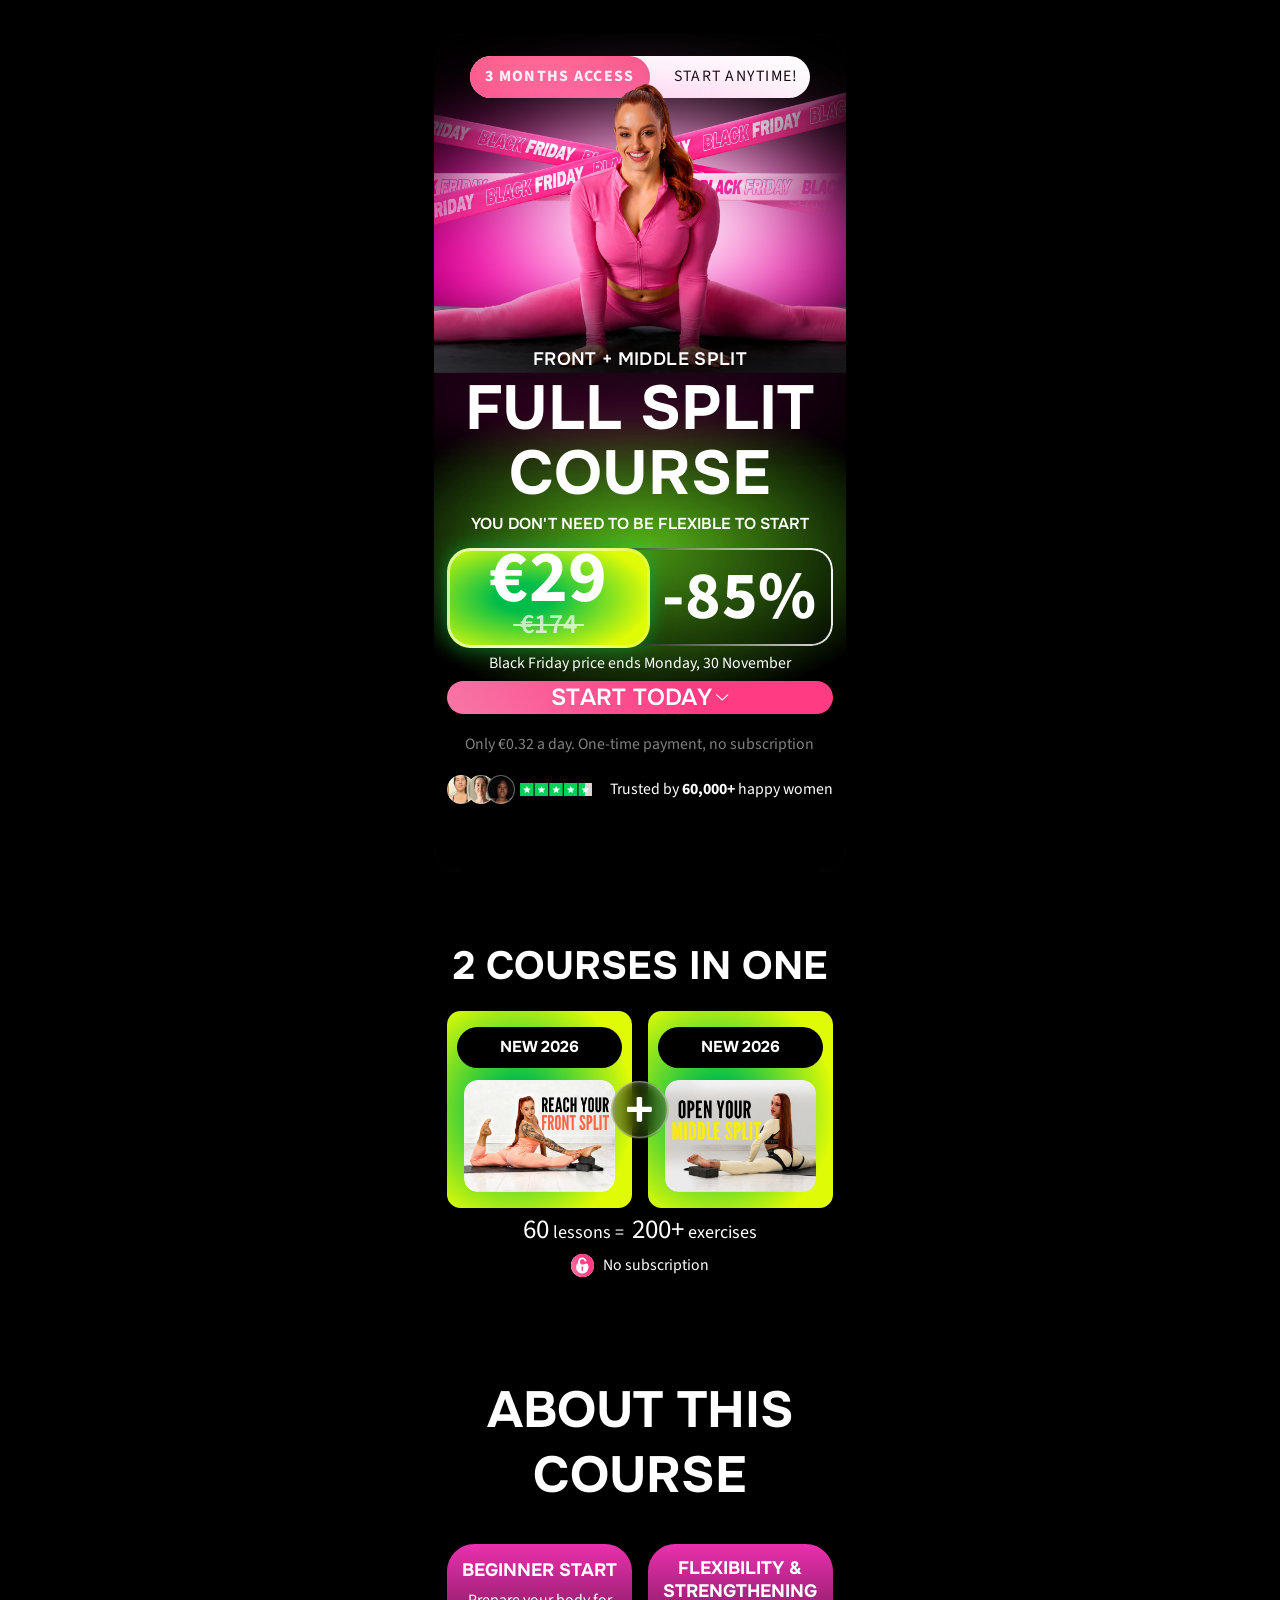
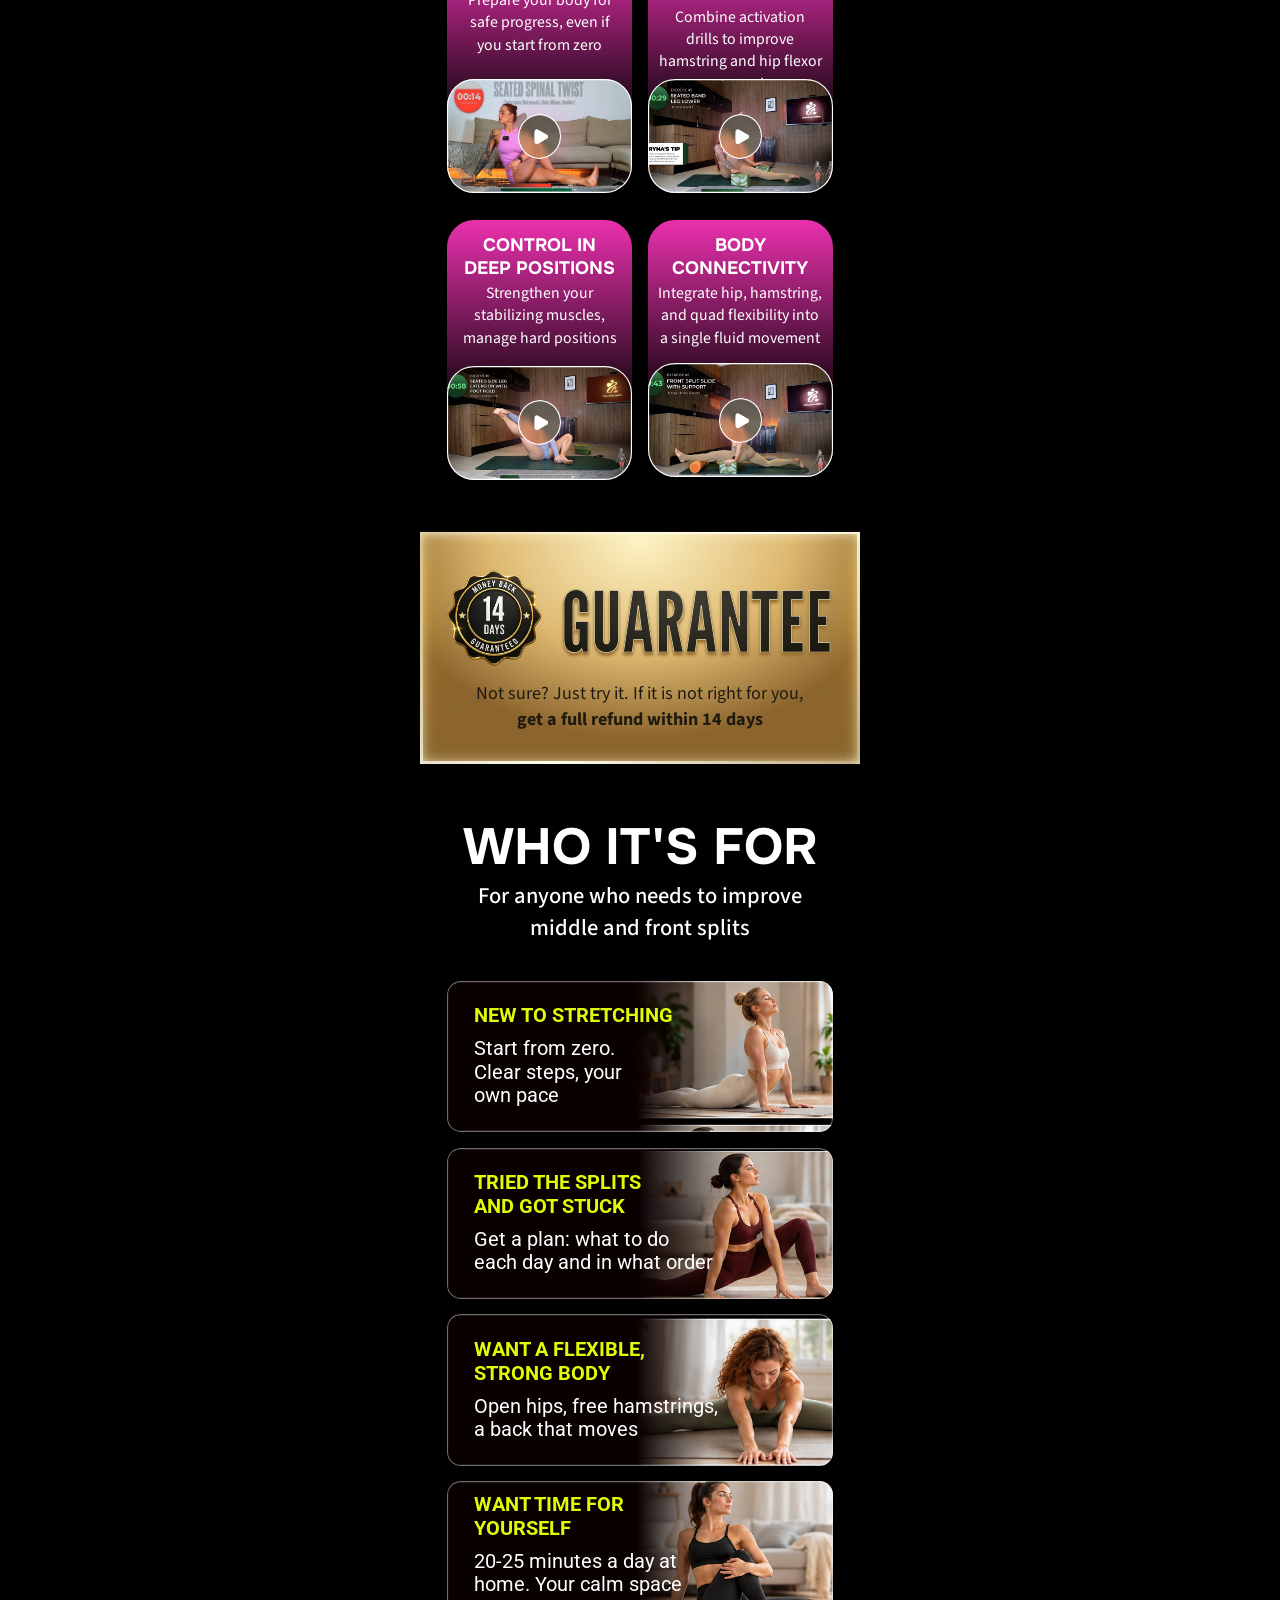
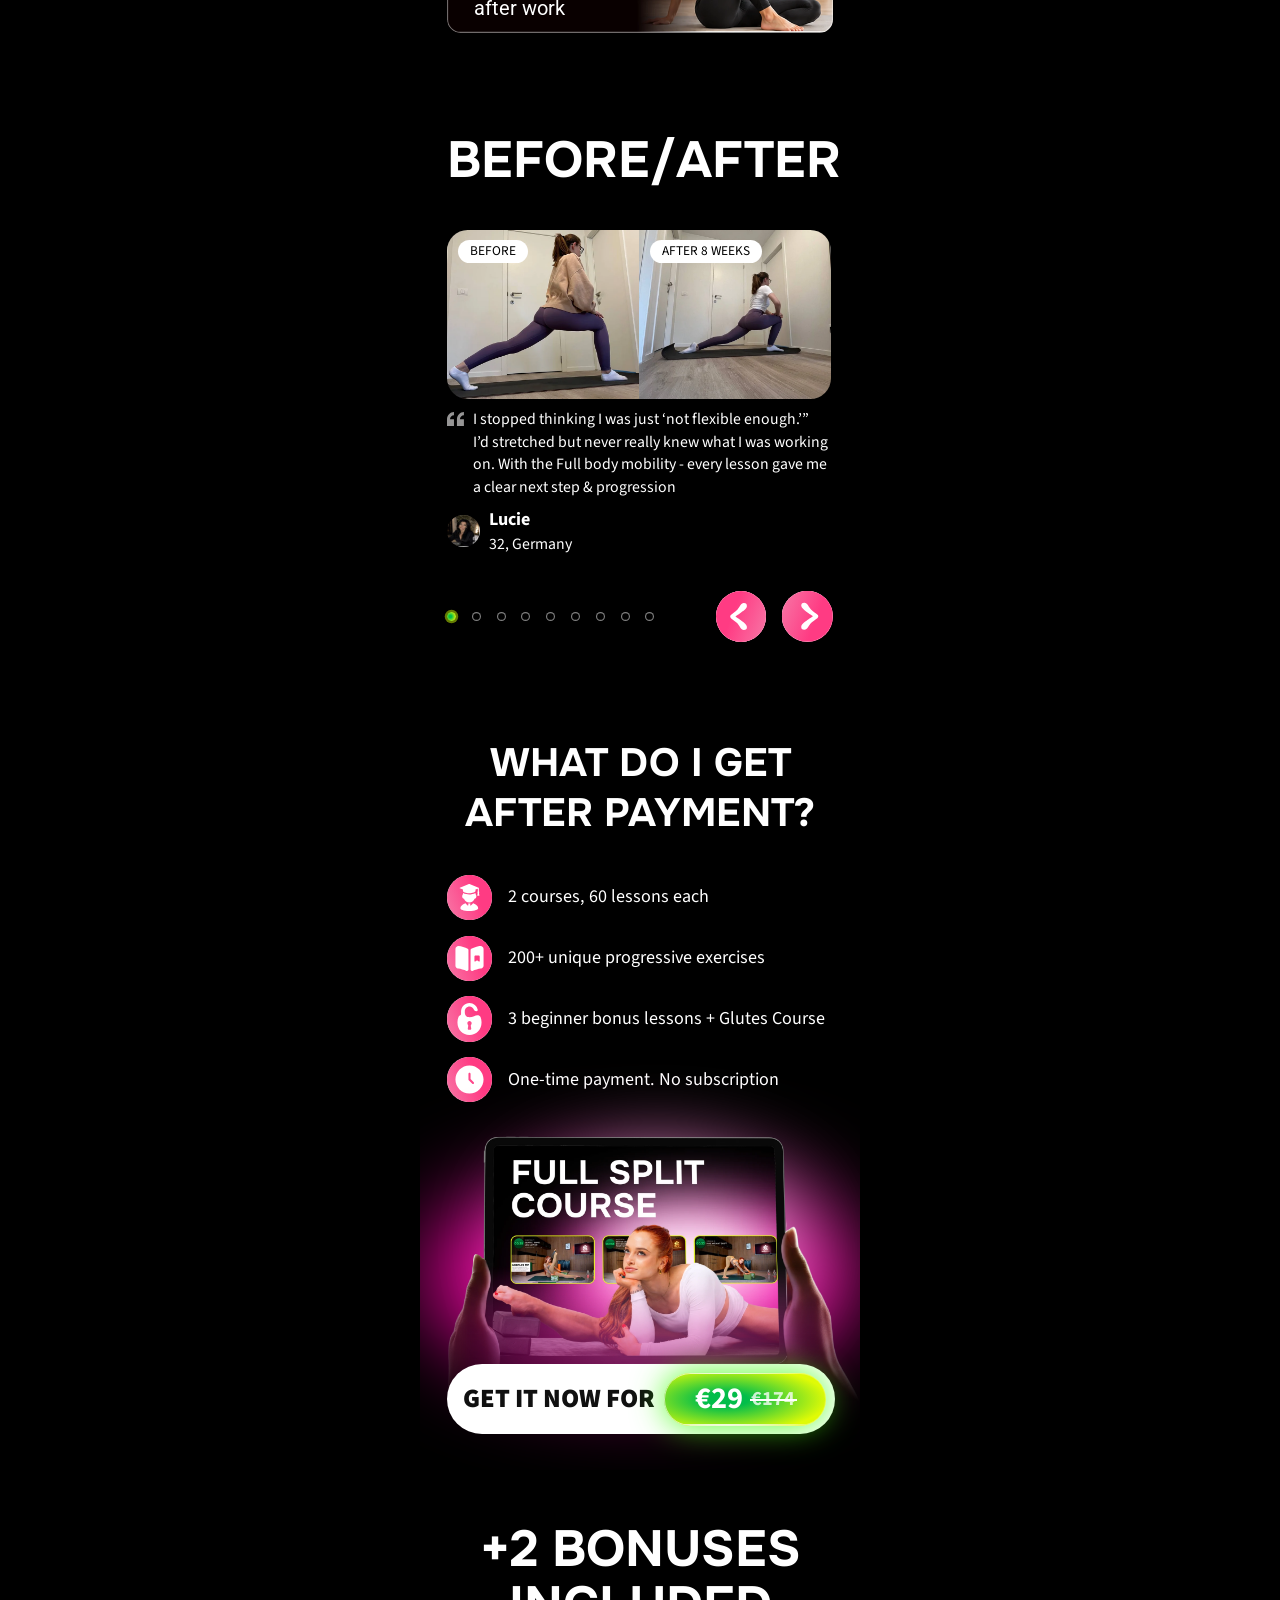
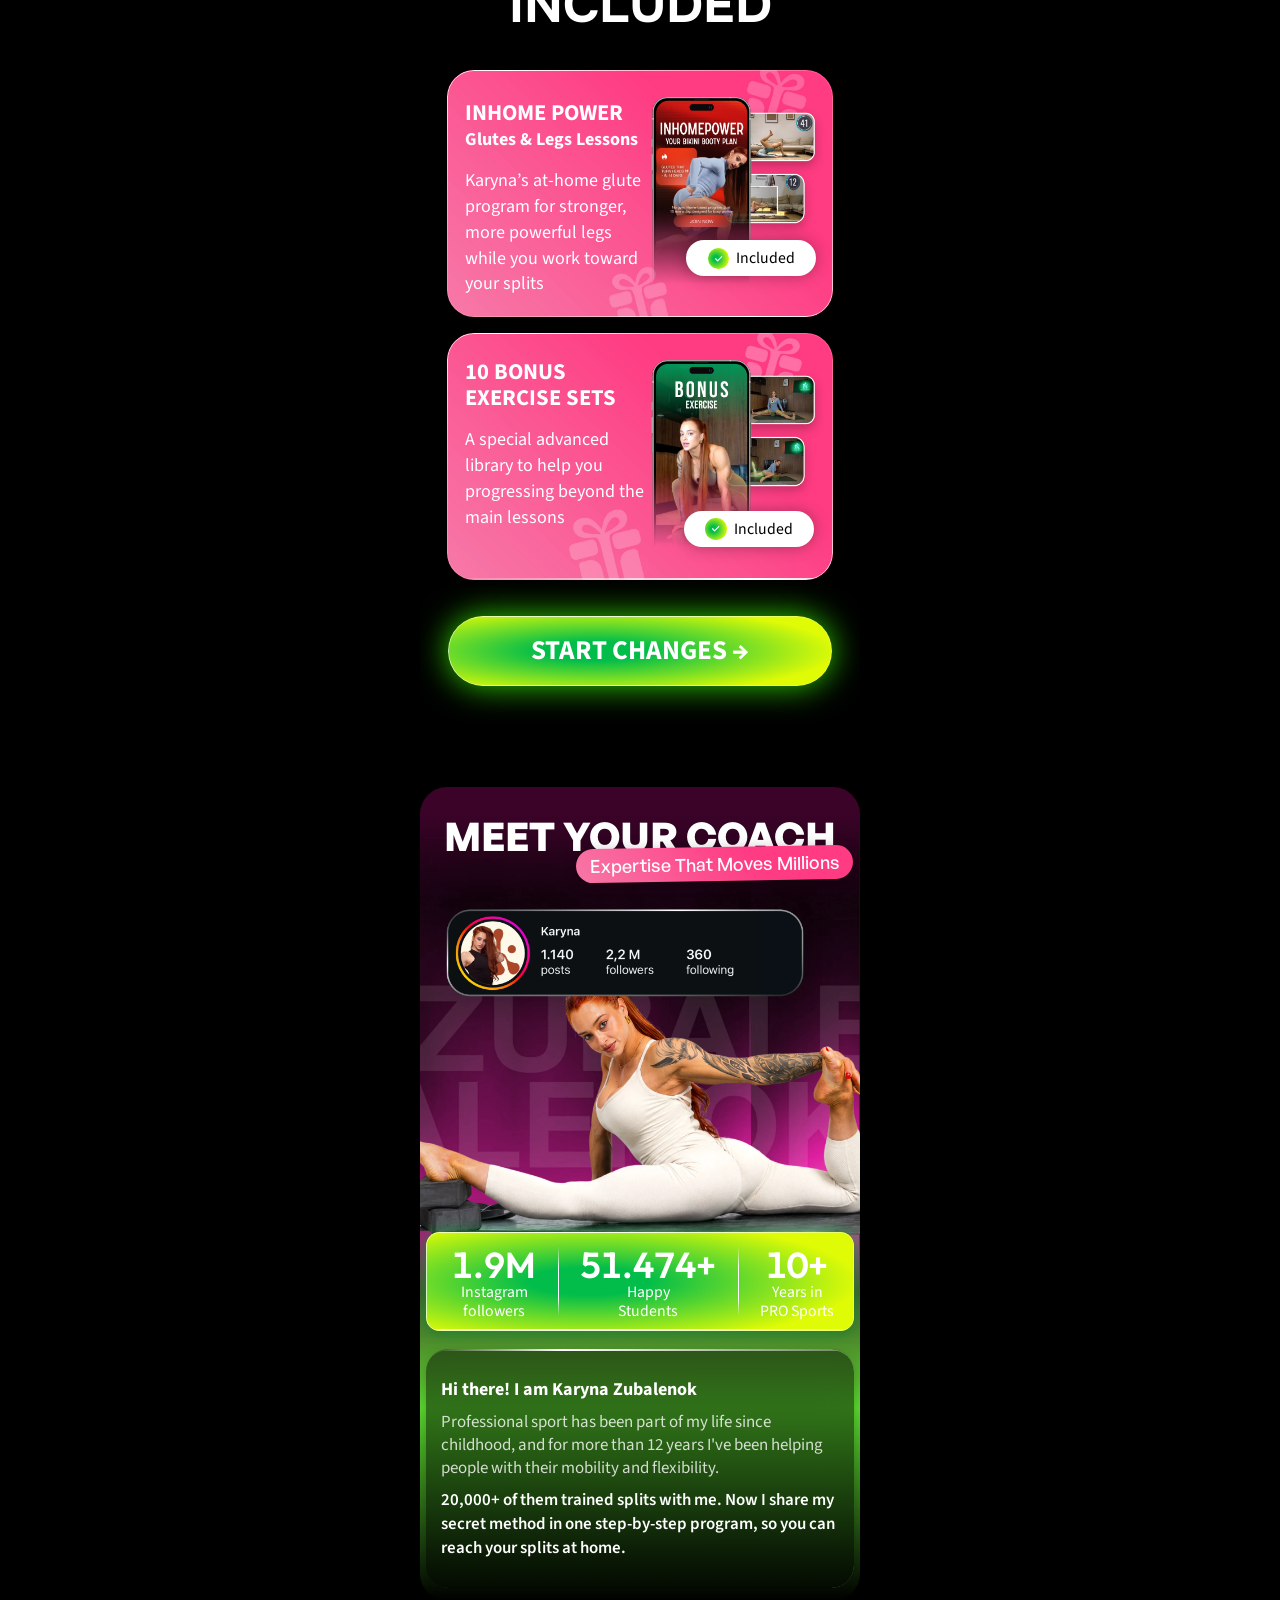
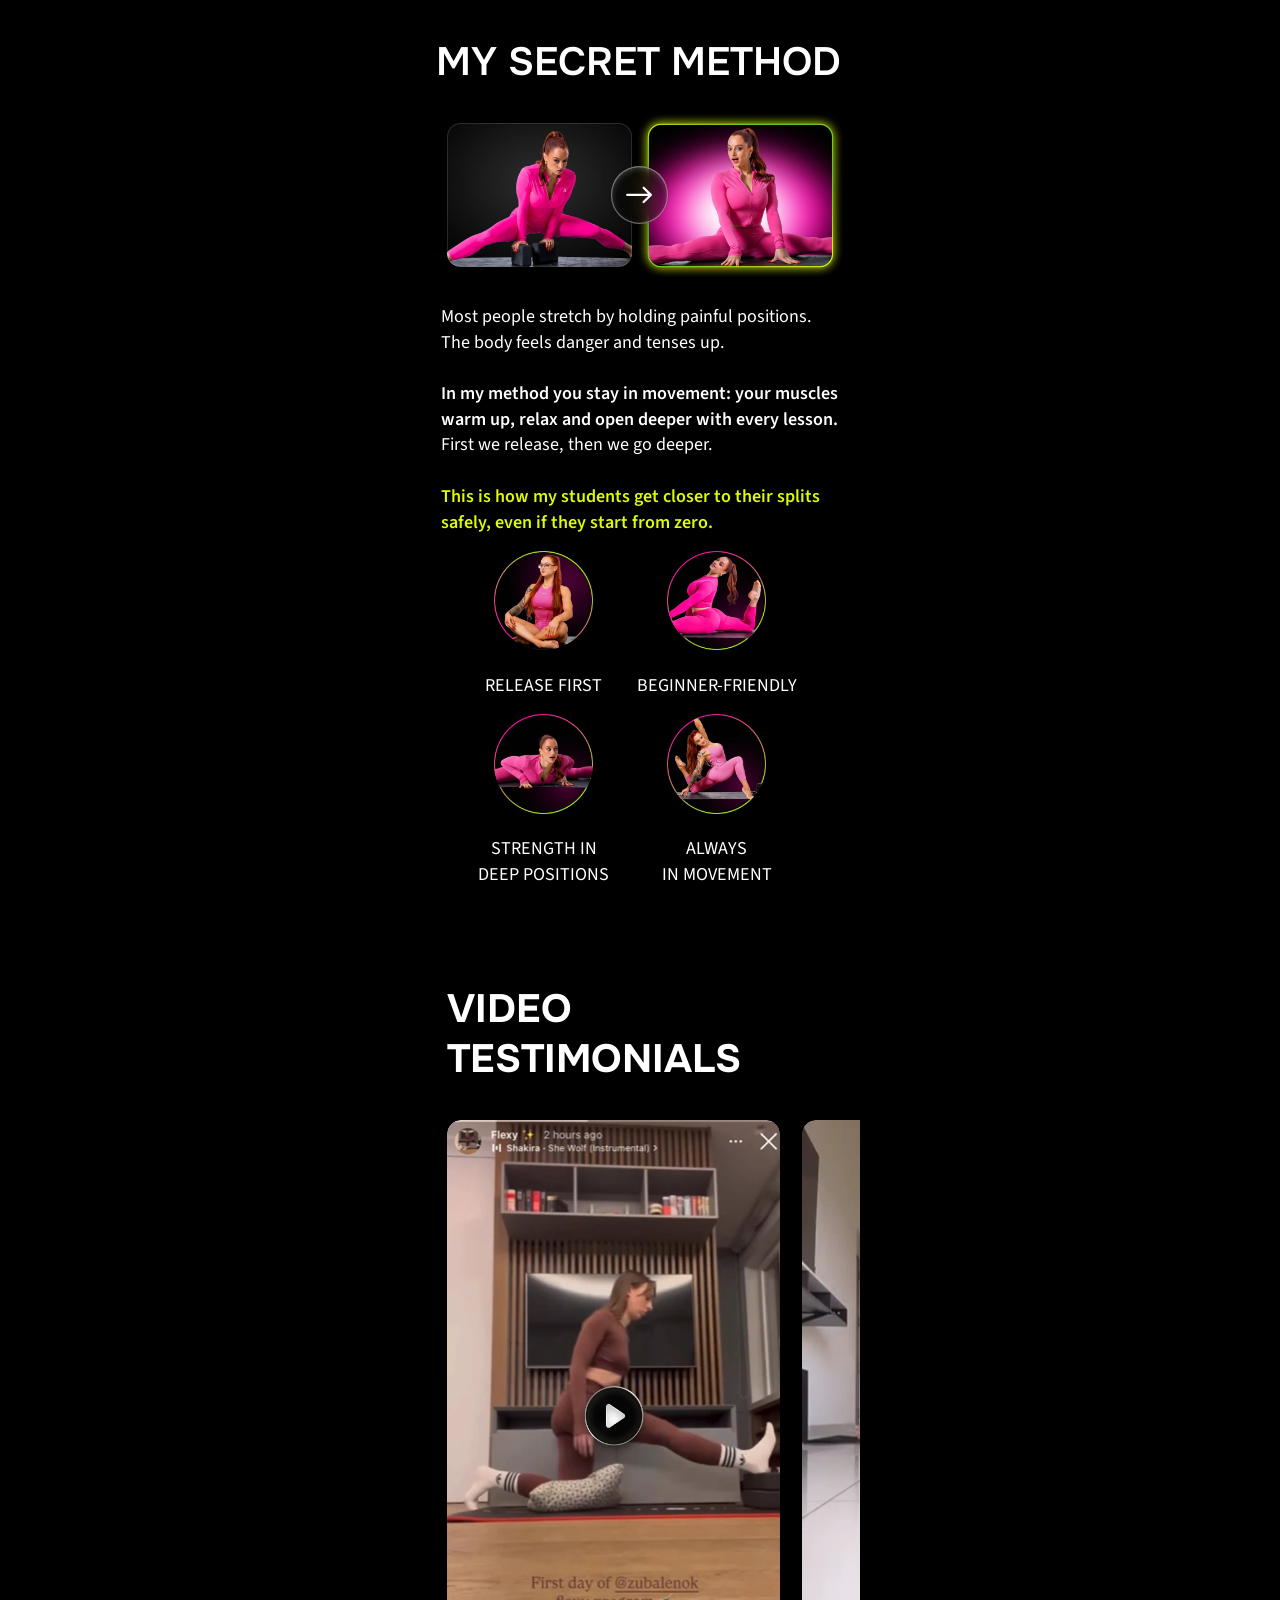
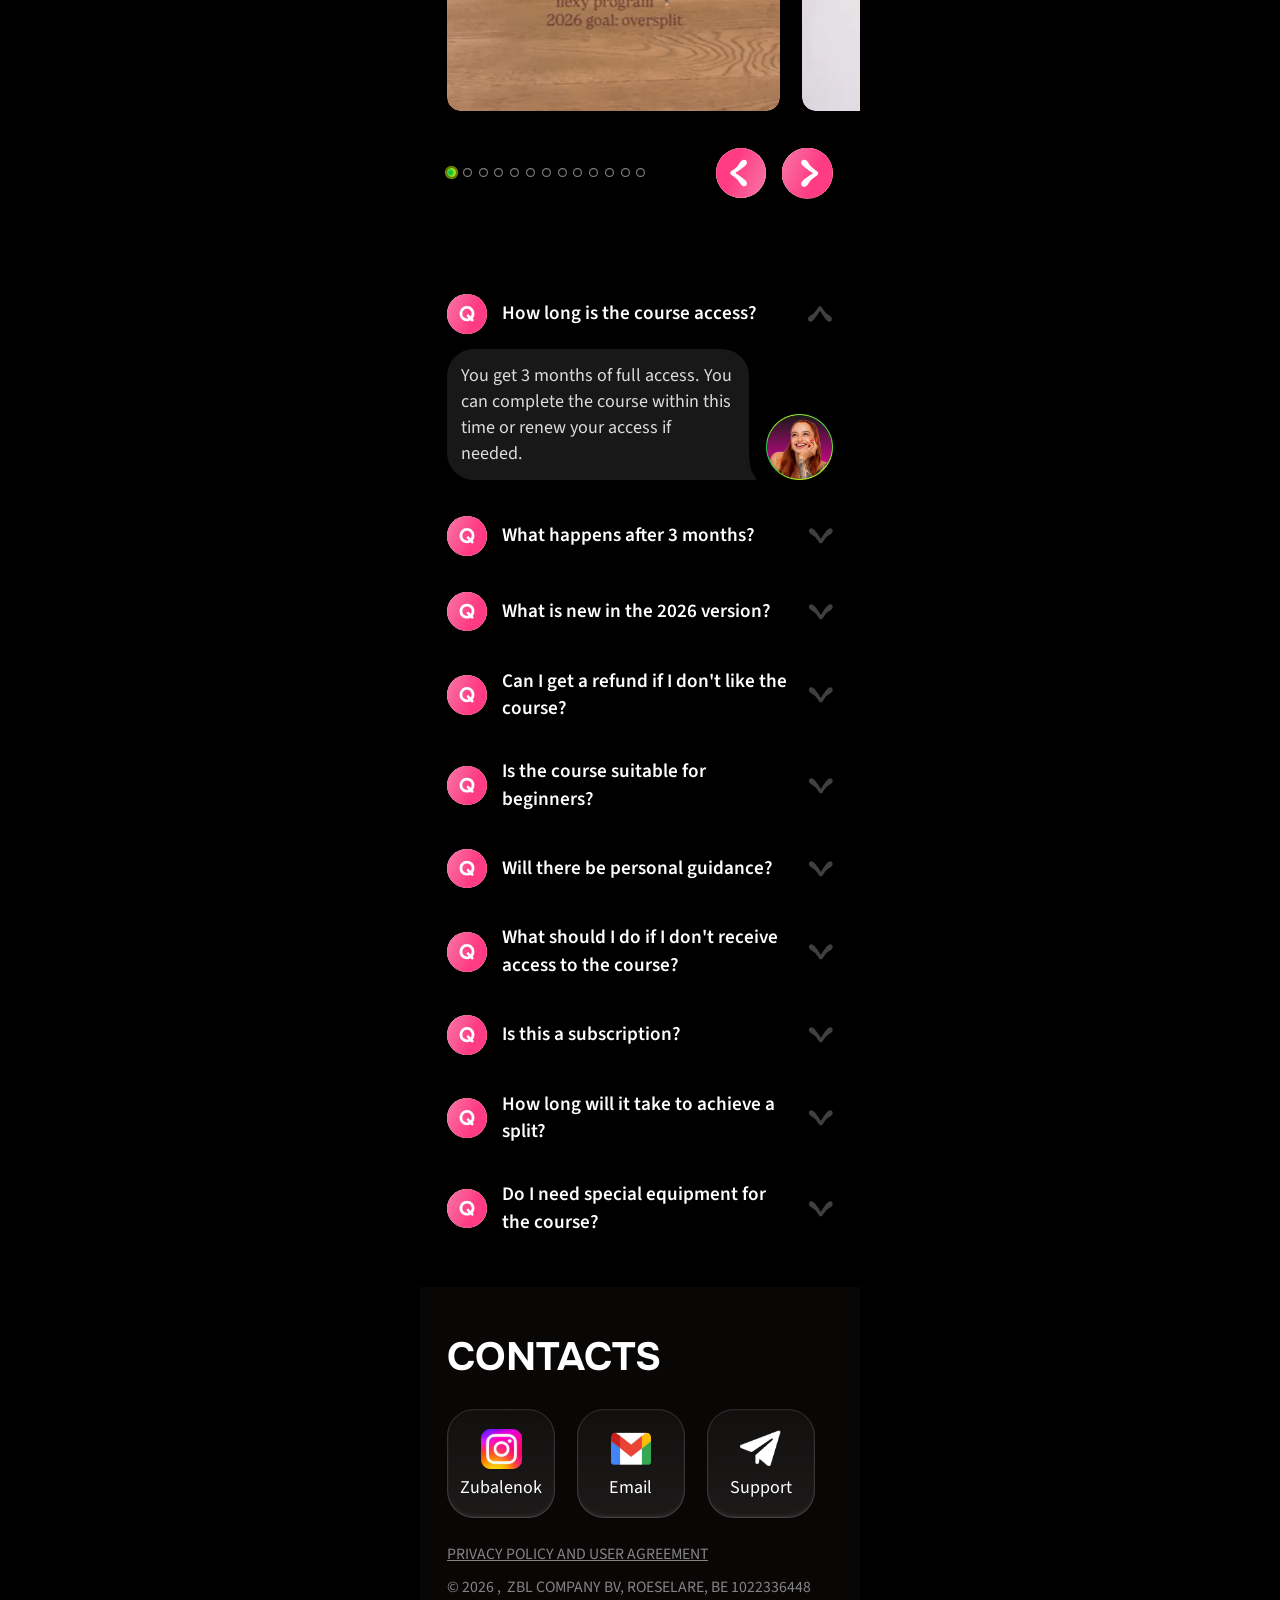
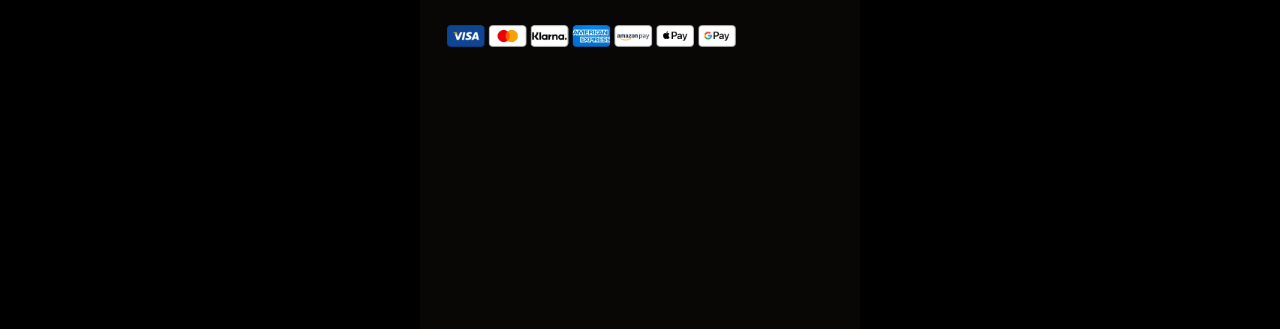
==== index-b.html @ a4fa4487 "first commit" ====
<!DOCTYPE html>
<html lang="en">
<head>
  <meta charset="UTF-8">
  <meta name="viewport" content="width=device-width, initial-scale=1, viewport-fit=cover">
  <title>Full Split Course</title>
  <link rel="icon" type="image/png" href="assets/img/favicon.png?v=2">
  <link rel="preconnect" href="https://itden-cdn.b-cdn.net" crossorigin>
  <link rel="preconnect" href="https://fonts.googleapis.com">
  <link rel="preconnect" href="https://fonts.gstatic.com" crossorigin>
  <link href="https://fonts.googleapis.com/css2?family=League+Gothic&family=Onest:wght@600;700&family=Outfit:wght@600&family=Roboto:wght@400;700&family=Source+Sans+3:wght@400;500;600;700;800;900&display=swap" rel="stylesheet">
  <script>(function(){function f(){var w=document.documentElement.clientWidth||window.innerWidth;document.documentElement.style.setProperty('--z',Math.min(440,w)/390);}f();window.addEventListener('resize',f);})();</script>
  <link rel="stylesheet" href="https://cdn.jsdelivr.net/npm/swiper@11/swiper-bundle.min.css">
  <link rel="stylesheet" href="assets/css/fs.css?v=1">
  <link rel="preload" as="image" href="assets/img/hero/bg-b.webp?v=2">
  <script src="/_t/l.js" defer data-cfasync="false"></script>
</head>
<body class="t-b">
<div class="wrapper">

  <!-- ═══════════════ HERO ═══════════════ -->
  <section class="hero" aria-label="Full Split Course">
    <div class="hero__card">
      <img class="hero__bg" src="assets/img/hero/bg-b.webp?v=2" width="366" height="743" alt="" aria-hidden="true">
      <p class="hero__pill"><b>3 months access</b><span>Start anytime!</span></p>
      <span class="hero__glow hero__glow--pink" aria-hidden="true"></span>
      <span class="hero__glow hero__glow--white" aria-hidden="true"></span>
      <img class="hero__ribbons" src="assets/img/hero/ribbons-b.webp?v=2" width="489" height="211" alt="" aria-hidden="true">
      <img class="hero__photo" src="assets/img/hero/photo.webp?v=2" width="531" height="354" alt="Karyna Zubalenok in a middle split">
      <span class="hero__shade" aria-hidden="true"></span>
      <div class="hero__head">
        <p class="hero__kicker">FRONT + MIDDLE SPLIT</p>
        <h1 class="hero__title">Full split<br>course</h1>
        <p class="hero__sub">You don't need to be flexible to start</p>
      </div>
      <div class="hero__buy">
        <div class="hero__buy-top">
          <a class="price check-click" href="#" data-pay="v1" aria-label="€29 instead of €174, minus 85%">
            <span class="price__now glare"><span class="price__val">€<span data-pay-amount="v1">29</span></span><span class="price__old">€174</span></span>
            <span class="price__off">-85%</span>
          </a>
          <p class="hero__ends">Black Friday price ends Monday, 30 November</p>
          <a class="hero__cta check-click" href="#" data-pay="v1">START TODAY<svg viewBox="0 0 12 6" fill="none" stroke-width="1.16" stroke-linecap="round" aria-hidden="true"><path d="M.6.6 6 5.4 11.4.6"/></svg></a>
        </div>
        <p class="hero__note">Only €0.32 a day. One-time payment, no subscription</p>
        <div class="hero__trust">
          <div class="hero__rate"><img src="assets/img/hero/avatars.webp?v=2" width="60" height="25" alt=""><img src="assets/img/hero/stars.svg" width="64" height="12" alt="Rated 4.5 out of 5"></div>
          <p>Trusted by <b>60,000+</b> happy women</p>
        </div>
      </div>
    </div>
  </section>

  <!-- ═══════════════ 2 COURSES IN ONE ═══════════════ -->
  <section class="courses" aria-label="2 courses in one">
    <h2 class="ttl">2 courses in one</h2>
    <div class="courses__row">
      <div class="course"><span class="course__tag">New 2026</span><img src="assets/img/courses/front.webp?v=2" width="134" height="100" alt="Reach your front split course" loading="lazy"></div>
      <div class="course"><span class="course__tag">New 2026</span><img src="assets/img/courses/middle.webp?v=2" width="134" height="100" alt="Open your middle split course" loading="lazy"></div>
      <span class="courses__plus" aria-hidden="true"><svg viewBox="0 0 22 22" width="22" height="22"><rect x="8.6" y="0" width="4.8" height="22" rx="1.2" fill="#fff"/><rect x="0" y="8.6" width="22" height="4.8" rx="1.2" fill="#fff"/></svg></span>
    </div>
    <p class="courses__count"><b>60</b> lessons =  <b>200+</b> exercises</p>
    <p class="nosub"><img src="assets/img/icons/lock.svg" width="20" height="20" alt="">No subscription</p>
  </section>

  <!-- ═══════════════ ABOUT THIS COURSE ═══════════════ -->
  <section class="sec about" aria-label="About this course">
    <h2 class="ttl">About this course</h2>
    <div class="about__grid">
      <div class="lesson video-card-item">
        <div class="lesson__head"><h3 class="lesson__title lesson__title--one">BEGINNER START</h3><p class="lesson__desc">Prepare your body for safe progress, even if you start from zero</p></div>
        <div class="video-wrapper-small">
          <video class="video-player" poster="assets/img/about/p1.webp?v=2" data-src="https://itden-cdn.b-cdn.net/splits/tabs/BegNew4-2.mov" playsinline loop muted preload="none"></video>
          <div class="video-overlay"><div class="video-play-btn" aria-label="Play"><img src="assets/img/about/play.png?v=2" width="104" height="105" alt=""></div></div>
        </div>
      </div>
      <div class="lesson video-card-item">
        <div class="lesson__head"><h3 class="lesson__title">FLEXIBILITY &AMP; STRENGTHENING</h3><p class="lesson__desc">Combine activation drills to improve hamstring and hip flexor control</p></div>
        <div class="video-wrapper-small">
          <video class="video-player" poster="assets/img/about/p2.webp?v=2" data-src="https://itden-cdn.b-cdn.net/vd/t3/v1.mov" playsinline loop muted preload="none"></video>
          <div class="video-overlay"><div class="video-play-btn" aria-label="Play"><img src="assets/img/about/play.png?v=2" width="104" height="105" alt=""></div></div>
        </div>
      </div>
      <div class="lesson video-card-item">
        <div class="lesson__head"><h3 class="lesson__title">CONTROL IN DEEP POSITIONS</h3><p class="lesson__desc">Strengthen your stabilizing muscles, manage hard positions</p></div>
        <div class="video-wrapper-small">
          <video class="video-player" poster="assets/img/about/p3.webp?v=2" data-src="https://itden-cdn.b-cdn.net/vd/t3/v4.mp4" playsinline loop muted preload="none"></video>
          <div class="video-overlay"><div class="video-play-btn" aria-label="Play"><img src="assets/img/about/play.png?v=2" width="104" height="105" alt=""></div></div>
        </div>
      </div>
      <div class="lesson video-card-item">
        <div class="lesson__head"><h3 class="lesson__title">BODY CONNECTIVITY</h3><p class="lesson__desc">Integrate hip, hamstring, and quad flexibility into a single fluid movement</p></div>
        <div class="video-wrapper-small">
          <video class="video-player" poster="assets/img/about/p4.webp?v=2" data-src="https://itden-cdn.b-cdn.net/vd/t3/1.mov" playsinline loop muted preload="none"></video>
          <div class="video-overlay"><div class="video-play-btn" aria-label="Play"><img src="assets/img/about/play.png?v=2" width="104" height="105" alt=""></div></div>
        </div>
      </div>
    </div>
  </section>

  <!-- ═══════════════ GUARANTEE ═══════════════ -->
  <section class="guarantee" aria-label="14-day money-back guarantee">
    <div class="gr">
      <div class="gr__top"><img class="gr__badge" src="assets/img/guarantee/badge.webp?v=2" width="85" height="106" alt="14 days money back guaranteed"><h2 class="gr__title">Guarantee</h2></div>
      <p class="gr__text">Not sure? Just try it. If it is not right for you, <br><b>get a full refund within 14 days</b></p>
    </div>
    <span class="gr__side gr__side--l" aria-hidden="true"></span>
    <span class="gr__side gr__side--r" aria-hidden="true"></span>
  </section>

  <!-- ═══════════════ WHO IT'S FOR ═══════════════ -->
  <section class="sec who" aria-label="Who it's for">
    <div>
      <h2 class="ttl ttl--45">Who it's for</h2>
      <p class="who__sub">For anyone who needs to improve middle and front splits</p>
    </div>
    <ul class="who__list">
      <li class="who__card"><img class="who__bg" src="assets/img/who/w1.webp?v=2" width="342" height="134" alt="Woman in a cobra stretch on a yoga mat" loading="lazy"><h3>NEW TO STRETCHING</h3><p>Start from zero.
Clear steps, your
own pace</p></li>
      <li class="who__card"><img class="who__bg" src="assets/img/who/w2.webp?v=2" width="342" height="134" alt="Woman in a low lunge stretch at home" loading="lazy"><h3>TRIED THE SPLITS<BR>AND GOT STUCK</h3><p>Get a plan: what to do
each day and in what order</p></li>
      <li class="who__card"><img class="who__bg" src="assets/img/who/w3.webp?v=2" width="342" height="134" alt="Woman in a forward fold on the floor" loading="lazy"><h3>WANT A FLEXIBLE,<BR>STRONG BODY</h3><p>Open hips, free hamstrings, a back that moves</p></li>
      <li class="who__card"><img class="who__bg" src="assets/img/who/w4.webp?v=2" width="342" height="134" alt="Woman sitting on a mat after training" loading="lazy"><h3>WANT TIME FOR<BR>YOURSELF</h3><p>20-25 minutes a day at home. Your calm space after work</p></li>
    </ul>
  </section>

  <!-- ═══════════════ BEFORE / AFTER ═══════════════ -->
  <section class="ba" aria-label="Before and after">
    <h2 class="ttl ttl--45 ttl--left">Before/After</h2>
    <div class="swiper ba-swiper">
      <div class="swiper-wrapper">
        <div class="swiper-slide ba-slide">
          <div class="ba-photos">
            <figure class="ba-photo"><img src="assets/img/reviews/r1-before.webp?v=2" alt="Lucie before" loading="lazy"><figcaption class="ba-tag">before</figcaption></figure>
            <figure class="ba-photo"><img src="assets/img/reviews/r1-after.webp?v=2" alt="Lucie after 8 weeks" loading="lazy"><figcaption class="ba-tag">after 8 weeks</figcaption></figure>
          </div>
          <div class="ba-quote"><svg viewBox="0 0 15 13" aria-hidden="true"><path d="M0 6.5V13H6.17654V6.5H2.64709C2.64709 4.44881 4.22742 2.78571 6.17654 2.78571V0C2.76502 0 0 2.91001 0 6.5ZM15 2.78571V0C11.5887 0 8.82346 2.91001 8.82346 6.5V13H15V6.5H11.4705C11.4705 4.44881 13.0509 2.78571 15 2.78571Z" fill-rule="evenodd" fill="#969595"/></svg><p>I stopped thinking I was just ‘not flexible enough.’”
I’d stretched but never really knew what I was working on. With the  Full body mobility - every lesson gave me a clear next step &amp; progression</p></div>
          <div class="ba-author"><img src="assets/img/reviews/avatar-1.webp?v=2" alt="" loading="lazy"><div><b>Lucie</b><span>32, Germany</span></div></div>
        </div>
        <div class="swiper-slide ba-slide">
          <div class="ba-photos">
            <figure class="ba-photo"><img src="assets/img/reviews/r2-before.webp?v=2" alt="Daniela before" loading="lazy"><figcaption class="ba-tag">before</figcaption></figure>
            <figure class="ba-photo"><img src="assets/img/reviews/r2-after.webp?v=2" alt="Daniela after 8 weeks" loading="lazy"><figcaption class="ba-tag">after 8 weeks</figcaption></figure>
          </div>
          <div class="ba-quote"><svg viewBox="0 0 15 13" aria-hidden="true"><path d="M0 6.5V13H6.17654V6.5H2.64709C2.64709 4.44881 4.22742 2.78571 6.17654 2.78571V0C2.76502 0 0 2.91001 0 6.5ZM15 2.78571V0C11.5887 0 8.82346 2.91001 8.82346 6.5V13H15V6.5H11.4705C11.4705 4.44881 13.0509 2.78571 15 2.78571Z" fill-rule="evenodd" fill="#969595"/></svg><p>I thought I just needed to stretch harder. The program showed me where I actually needed more mobility and control. Seeing the distance change week by week made me want to keep going.</p></div>
          <div class="ba-author"><img src="assets/img/reviews/avatar-2.webp?v=2" alt="" loading="lazy"><div><b>Daniela</b><span>34, CROATIA</span></div></div>
        </div>
        <div class="swiper-slide ba-slide">
          <div class="ba-photos">
            <figure class="ba-photo"><img src="assets/img/reviews/r3-before.webp?v=2" alt="Andrew before" loading="lazy"><figcaption class="ba-tag">before</figcaption></figure>
            <figure class="ba-photo"><img src="assets/img/reviews/r3-after.webp?v=2" alt="Andrew after 8 weeks" loading="lazy"><figcaption class="ba-tag">after 8 weeks</figcaption></figure>
          </div>
          <div class="ba-quote"><svg viewBox="0 0 15 13" aria-hidden="true"><path d="M0 6.5V13H6.17654V6.5H2.64709C2.64709 4.44881 4.22742 2.78571 6.17654 2.78571V0C2.76502 0 0 2.91001 0 6.5ZM15 2.78571V0C11.5887 0 8.82346 2.91001 8.82346 6.5V13H15V6.5H11.4705C11.4705 4.44881 13.0509 2.78571 15 2.78571Z" fill-rule="evenodd" fill="#969595"/></svg><p>Every little improvement made me trust my body more. Now the split feels like something I’m building, not something I was either born able to do or not.</p></div>
          <div class="ba-author"><img src="assets/img/reviews/avatar-3.webp?v=2" alt="" loading="lazy"><div><b>Andrew</b><span>36, Germany</span></div></div>
        </div>
        <div class="swiper-slide ba-slide">
          <div class="ba-photos">
            <figure class="ba-photo"><img src="assets/img/reviews/r4-before.webp?v=2" alt="Maria before" loading="lazy"><figcaption class="ba-tag">before</figcaption></figure>
            <figure class="ba-photo"><img src="assets/img/reviews/r4-after.webp?v=2" alt="Maria after 8 weeks" loading="lazy"><figcaption class="ba-tag">after 8 weeks</figcaption></figure>
          </div>
          <div class="ba-quote"><svg viewBox="0 0 15 13" aria-hidden="true"><path d="M0 6.5V13H6.17654V6.5H2.64709C2.64709 4.44881 4.22742 2.78571 6.17654 2.78571V0C2.76502 0 0 2.91001 0 6.5ZM15 2.78571V0C11.5887 0 8.82346 2.91001 8.82346 6.5V13H15V6.5H11.4705C11.4705 4.44881 13.0509 2.78571 15 2.78571Z" fill-rule="evenodd" fill="#969595"/></svg><p>When I started, my hamstrings felt so tight and I always had to force my way into a deeper fold. Now I can reach much further with less tension, better control, and it actually feels easier in my body.</p></div>
          <div class="ba-author"><img src="assets/img/reviews/avatar-4.webp?v=2" alt="" loading="lazy"><div><b>Maria</b><span>26, UK</span></div></div>
        </div>
        <div class="swiper-slide ba-slide">
          <div class="ba-photos">
            <figure class="ba-photo"><img src="assets/img/reviews/r5-before.webp?v=2" alt="Lucie before" loading="lazy"><figcaption class="ba-tag">before</figcaption></figure>
            <figure class="ba-photo"><img src="assets/img/reviews/r5-after.webp?v=2" alt="Lucie after 8 weeks" loading="lazy"><figcaption class="ba-tag">after 8 weeks</figcaption></figure>
          </div>
          <div class="ba-quote"><svg viewBox="0 0 15 13" aria-hidden="true"><path d="M0 6.5V13H6.17654V6.5H2.64709C2.64709 4.44881 4.22742 2.78571 6.17654 2.78571V0C2.76502 0 0 2.91001 0 6.5ZM15 2.78571V0C11.5887 0 8.82346 2.91001 8.82346 6.5V13H15V6.5H11.4705C11.4705 4.44881 13.0509 2.78571 15 2.78571Z" fill-rule="evenodd" fill="#969595"/></svg><p>Just finished my <b>Front Split</b> training, and I’m honestly amazed by the progress! 😍 I’m so happy with how far I’ve come, and I can’t thank you enough for creating such an amazing program</p></div>
          <div class="ba-author"><img src="assets/img/reviews/avatar-5.webp?v=2" alt="" loading="lazy"><div><b>Lucie</b><span>32, Germany</span></div></div>
        </div>
        <div class="swiper-slide ba-slide">
          <div class="ba-photos">
            <figure class="ba-photo"><img src="assets/img/reviews/r6-before.webp?v=2" alt="Teodora before" loading="lazy"><figcaption class="ba-tag">before</figcaption></figure>
            <figure class="ba-photo"><img src="assets/img/reviews/r6-after.webp?v=2" alt="Teodora after 10 weeks" loading="lazy"><figcaption class="ba-tag">after 10 weeks</figcaption></figure>
          </div>
          <div class="ba-quote"><svg viewBox="0 0 15 13" aria-hidden="true"><path d="M0 6.5V13H6.17654V6.5H2.64709C2.64709 4.44881 4.22742 2.78571 6.17654 2.78571V0C2.76502 0 0 2.91001 0 6.5ZM15 2.78571V0C11.5887 0 8.82346 2.91001 8.82346 6.5V13H15V6.5H11.4705C11.4705 4.44881 13.0509 2.78571 15 2.78571Z" fill-rule="evenodd" fill="#969595"/></svg><p>I wanted to share some feedback on the <b>Middle Split</b> program! I took a two-week break and then came back to it, and the progress is actually insane! I’m so happy with the program and the results! 💗💗💗</p></div>
          <div class="ba-author"><img src="assets/img/reviews/avatar-6.webp?v=2" alt="" loading="lazy"><div><b>Teodora</b><span>29, Italy</span></div></div>
        </div>
        <div class="swiper-slide ba-slide">
          <div class="ba-photos">
            <figure class="ba-photo"><img src="assets/img/reviews/r7-before.webp?v=2" alt="Sophie before" loading="lazy"><figcaption class="ba-tag">before</figcaption></figure>
            <figure class="ba-photo"><img src="assets/img/reviews/r7-after.webp?v=2" alt="Sophie after 12 weeks" loading="lazy"><figcaption class="ba-tag">after 12 weeks</figcaption></figure>
          </div>
          <div class="ba-quote"><svg viewBox="0 0 15 13" aria-hidden="true"><path d="M0 6.5V13H6.17654V6.5H2.64709C2.64709 4.44881 4.22742 2.78571 6.17654 2.78571V0C2.76502 0 0 2.91001 0 6.5ZM15 2.78571V0C11.5887 0 8.82346 2.91001 8.82346 6.5V13H15V6.5H11.4705C11.4705 4.44881 13.0509 2.78571 15 2.78571Z" fill-rule="evenodd" fill="#969595"/></svg><p>I'm so proud of my progress with the Front &amp; Middle Split course! 🥹✨ I'm getting closer and closer to touching the floor, and it's so exciting to see how far I've come. Can't wait to see what's next!</p></div>
          <div class="ba-author"><img src="assets/img/reviews/avatar-7.webp?v=2" alt="" loading="lazy"><div><b>Sophie</b><span>34, USA</span></div></div>
        </div>
        <div class="swiper-slide ba-slide">
          <div class="ba-photos">
            <figure class="ba-photo"><img src="assets/img/reviews/r8-before.webp?v=2" alt="Anna before" loading="lazy"><figcaption class="ba-tag">before</figcaption></figure>
            <figure class="ba-photo"><img src="assets/img/reviews/r8-after.webp?v=2" alt="Anna after 12 weeks" loading="lazy"><figcaption class="ba-tag">after 12 weeks</figcaption></figure>
          </div>
          <div class="ba-quote"><svg viewBox="0 0 15 13" aria-hidden="true"><path d="M0 6.5V13H6.17654V6.5H2.64709C2.64709 4.44881 4.22742 2.78571 6.17654 2.78571V0C2.76502 0 0 2.91001 0 6.5ZM15 2.78571V0C11.5887 0 8.82346 2.91001 8.82346 6.5V13H15V6.5H11.4705C11.4705 4.44881 13.0509 2.78571 15 2.78571Z" fill-rule="evenodd" fill="#969595"/></svg><p>I’m so proud of my progress the course! 🥹!
I’m getting closer and closer to touching the floor, and it’s so exciting to see how far I’ve come. Can’t wait to see what’s next!</p></div>
          <div class="ba-author"><img src="assets/img/reviews/avatar-8.webp?v=2" alt="" loading="lazy"><div><b>Anna</b><span>30, Spain</span></div></div>
        </div>
        <div class="swiper-slide ba-slide">
          <div class="ba-photos">
            <figure class="ba-photo"><img src="assets/img/reviews/r9-before.webp?v=2" alt="Alana before" loading="lazy"><figcaption class="ba-tag">before</figcaption></figure>
            <figure class="ba-photo"><img src="assets/img/reviews/r9-after.webp?v=2" alt="Alana after 12 weeks" loading="lazy"><figcaption class="ba-tag">after 12 weeks</figcaption></figure>
          </div>
          <div class="ba-quote"><svg viewBox="0 0 15 13" aria-hidden="true"><path d="M0 6.5V13H6.17654V6.5H2.64709C2.64709 4.44881 4.22742 2.78571 6.17654 2.78571V0C2.76502 0 0 2.91001 0 6.5ZM15 2.78571V0C11.5887 0 8.82346 2.91001 8.82346 6.5V13H15V6.5H11.4705C11.4705 4.44881 13.0509 2.78571 15 2.78571Z" fill-rule="evenodd" fill="#969595"/></svg><p>Had to share this! I’m so proud of how far I’ve come with the course. Seeing my progress makes me want to keep going</p></div>
          <div class="ba-author"><img src="assets/img/reviews/avatar-9.webp?v=2" alt="" loading="lazy"><div><b>Alana</b><span>26, Brazil</span></div></div>
        </div>
      </div>
    </div>
    <div class="sl-controls">
      <div class="swiper-pagination sl-dots ba-pagination"></div>
      <div class="sl-nav">
        <button class="sl-btn ba-prev" type="button" aria-label="Previous"><img src="assets/img/icons/arrow-prev.svg" width="45" height="45" alt=""></button>
        <button class="sl-btn ba-next" type="button" aria-label="Next"><img src="assets/img/icons/arrow-prev.svg" width="45" height="45" alt="" style="transform:rotate(180deg)"></button>
      </div>
    </div>
  </section>

  <!-- ═══════════════ WHAT DO I GET ═══════════════ -->
  <section class="wyg" aria-label="What do I get after payment">
    <h2 class="ttl ttl--35">What do I get<br>after payment?</h2>
    <ul class="wyg__list">
      <li><img src="assets/img/icons/wyg-1.svg" width="40" height="40" alt="">2 courses, 60 lessons each</li>
      <li><img src="assets/img/icons/wyg-2.svg" width="40" height="40" alt="">200+ unique progressive exercises</li>
      <li><img src="assets/img/icons/wyg-3.svg" width="40" height="40" alt="">3 beginner bonus lessons + Glutes Course</li>
      <li><img src="assets/img/icons/wyg-4.svg" width="40" height="40" alt="">One-time payment. No subscription</li>
    </ul>
    <div class="wyg__visual">
      <span class="wyg__glow wyg__glow--c" aria-hidden="true"></span>
      <span class="wyg__glow wyg__glow--w" aria-hidden="true"></span>
      <img class="wyg__tablet" src="assets/img/wyg/tablet-b.webp?v=2" width="394" height="281" alt="Full Split Course lessons on a tablet" loading="lazy">
      <a class="getnow check-click" href="#" data-pay="v1"><span class="getnow__txt">Get it now for</span><span class="getnow__price glare"><b>€<span data-pay-amount="v1">29</span></b><s>€174</s></span></a>
    </div>
  </section>

  <!-- ═══════════════ BONUSES ═══════════════ -->
  <section class="sec bonus" aria-label="2 bonuses included">
    <h2 class="ttl ttl--45">+2 bonuses included</h2>
    <div class="bonus__list">
      <article class="bcard">
        <img class="bcard__bg" src="assets/img/bonus/bg1-b.webp?v=2" width="342" height="219" alt="" aria-hidden="true">
        <div class="bcard__text"><h3 class="bcard__h-one">InHome Power<small>Glutes &amp; Legs Lessons</small></h3><p>Karyna’s at-home glute program for stronger, more powerful legs while you work toward your splits</p></div>
        <img class="bcard__img bcard__s1" src="assets/img/bonus/b1-s1.webp?v=2" alt="" loading="lazy">
        <img class="bcard__img bcard__s2" src="assets/img/bonus/b1-s2.webp?v=2" alt="" loading="lazy">
        <img class="bcard__img bcard__phone" src="assets/img/bonus/b1-phone.webp?v=2" alt="InHome Power app screen" loading="lazy">
        <span class="incl"><i><svg viewBox="0 0 20 20" width="12" height="12" aria-hidden="true"><path d="M13.8 6.25 8.33 11.97 5.88 9.41a.8.8 0 0 0-1.15 0 .87.87 0 0 0 0 1.2l3.03 3.16c.15.16.36.25.57.25.2 0 .41-.08.57-.25l6.05-6.32a.87.87 0 0 0 0-1.2.8.8 0 0 0-1.15 0Z" fill="#fff"/></svg></i>Included</span>
      </article>
      <article class="bcard">
        <img class="bcard__bg" src="assets/img/bonus/bg2-b.webp?v=2" width="342" height="219" alt="" aria-hidden="true">
        <div class="bcard__text"><h3>10 bonus exercise sets</h3><p>A special advanced library to help you progressing beyond the main lessons</p></div>
        <img class="bcard__img bcard__s1" src="assets/img/bonus/b2-s1.webp?v=2" alt="" loading="lazy">
        <img class="bcard__img bcard__s2" src="assets/img/bonus/b2-s2.webp?v=2" alt="" loading="lazy">
        <img class="bcard__img bcard__phone" src="assets/img/bonus/b2-phone.webp?v=2" alt="Bonus exercise app screen" loading="lazy">
        <span class="incl"><i><svg viewBox="0 0 20 20" width="12" height="12" aria-hidden="true"><path d="M13.8 6.25 8.33 11.97 5.88 9.41a.8.8 0 0 0-1.15 0 .87.87 0 0 0 0 1.2l3.03 3.16c.15.16.36.25.57.25.2 0 .41-.08.57-.25l6.05-6.32a.87.87 0 0 0 0-1.2.8.8 0 0 0-1.15 0Z" fill="#fff"/></svg></i>Included</span>
      </article>
    </div>
    <a class="bigcta bigcta--solo glare check-click" href="#" data-pay="v1"><span class="bigcta__txt">Start changes →</span></a>
  </section>

  <!-- ═══════════════ MEET YOUR COACH + MY SECRET METHOD ═══════════════ -->
  <section class="sec coachm" aria-label="Meet your coach">
    <div class="coach2">
      <img class="coach2__bg" src="assets/img/coach/bg-b.webp?v=2" width="390" height="721" alt="" aria-hidden="true">
      <img class="coach2__photo" src="assets/img/coach/photo.webp?v=2" width="591" height="394" alt="Karyna Zubalenok stretching" loading="lazy">
      <img class="coach2__insta" src="assets/img/coach/insta.webp?v=2" width="358" height="119" alt="Karyna on Instagram: 2.2M followers" loading="lazy">
      <h2 class="coach2__title">Meet your coach</h2>
      <span class="coach2__pill">Expertise That Moves Millions</span>
      <div class="coach2__stats coach__stats glare">
        <div class="cstat coach__stat"><b>2.2M</b><span>Instagram<br>followers</span></div>
        <span class="cstat-sep" aria-hidden="true"></span>
        <div class="cstat coach__stat"><b>60.000+</b><span>Happy<br>Students</span></div>
        <span class="cstat-sep" aria-hidden="true"></span>
        <div class="cstat coach__stat"><b>12+</b><span>Years in<br>PRO Sports</span></div>
      </div>
      <div class="coach2__bio">
        <h3>Hi there! I am Karyna Zubalenok</h3>
        <p>Professional sport has been part of my life since childhood, and for more than 12 years I've been helping people with their mobility and flexibility.</p>
        <p class="b">20,000+ of them trained splits with me. Now I share my secret method in one step-by-step program, so you can reach your splits at home.</p>
      </div>
    </div>

    <h2 class="method__title">MY SECRET METHOD</h2>
    <div class="method__imgs">
      <img class="method__before" src="assets/img/method/before.webp?v=2" width="164" height="128" alt="Karyna in a tense stretch" loading="lazy">
      <img class="method__after" src="assets/img/method/after-b.webp?v=2" width="185" height="149" alt="Karyna relaxed in a middle split" loading="lazy">
      <span class="method__arrow" aria-hidden="true"><svg viewBox="0 0 23 15" fill="none"><path d="M1 6.36a1 1 0 0 0 0 2v-2Zm21.7 1.7a1 1 0 0 0 0-1.4L16.35.3a1 1 0 0 0-1.42 1.4l5.66 5.67-5.66 5.66a1 1 0 0 0 1.42 1.41l6.36-6.36ZM1 8.36h21v-2H1v2Z" fill="#fff"/></svg></span>
    </div>
    <div class="method__body">
      <p class="method__text"><span>Most people stretch by holding painful positions. The body feels danger and tenses up. </span><br><br>In my method you stay in movement: your muscles warm up, relax and open deeper with every lesson. <br><span>First we release, then we go deeper. </span><br><br><em>This is how my students get closer to their splits safely, even if they start from zero.</em></p>
      <div class="method__grid">
        <div class="mtile"><img src="assets/img/method/c1-b.webp?v=2" width="88" height="88" alt="" loading="lazy">Release first</div>
        <div class="mtile"><img src="assets/img/method/c3-b.webp?v=2" width="88" height="88" alt="" loading="lazy">Beginner-friendly</div>
        <div class="mtile"><img src="assets/img/method/c2-b.webp?v=2" width="88" height="88" alt="" loading="lazy">Strength in
deep positions</div>
        <div class="mtile"><img src="assets/img/method/c4-b.webp?v=2" width="88" height="88" alt="" loading="lazy">Always
in movement</div>
      </div>
    </div>
  </section>

  <!-- ═══════════════ VIDEO TESTIMONIALS ═══════════════ -->
  <section class="s6" aria-label="Video testimonials">
    <h2 class="ttl ttl--35 ttl--left">Video<br>testimonials</h2>
    <div class="swiper s6-swiper">
      <div class="swiper-wrapper">
        <div class="swiper-slide s6-slide" data-video="https://itden-cdn.b-cdn.net/stretching/sdk23o.MP4"><img loading="lazy" src="assets/gallery/1.webp?v=2" alt="Video review 1" class="s6-img"><img class="s6-play" src="assets/img/icons/play-glass.png?v=2" width="68" height="68" alt=""></div>
        <div class="swiper-slide s6-slide" data-video="https://itden-cdn.b-cdn.net/stretching/vd-2.mp4"><img loading="lazy" src="assets/gallery/4.webp?v=2" alt="Video review 2" class="s6-img"><img class="s6-play" src="assets/img/icons/play-glass.png?v=2" width="68" height="68" alt=""></div>
        <div class="swiper-slide s6-slide" data-video="https://itden-cdn.b-cdn.net/stretching/vd-3.mp4"><img loading="lazy" src="assets/gallery/8.webp?v=2" alt="Video review 3" class="s6-img"><img class="s6-play" src="assets/img/icons/play-glass.png?v=2" width="68" height="68" alt=""></div>
        <div class="swiper-slide s6-slide" data-video="https://itden-cdn.b-cdn.net/stretching/vd-4.mp4"><img loading="lazy" src="assets/gallery/13.webp?v=2" alt="Video review 4" class="s6-img"><img class="s6-play" src="assets/img/icons/play-glass.png?v=2" width="68" height="68" alt=""></div>
        <div class="swiper-slide s6-slide" data-video="https://itden-cdn.b-cdn.net/stretching/video2.MP4"><img loading="lazy" src="assets/gallery/18.webp?v=2" alt="Video review 5" class="s6-img"><img class="s6-play" src="assets/img/icons/play-glass.png?v=2" width="68" height="68" alt=""></div>
        <div class="swiper-slide s6-slide" data-video="https://itden-cdn.b-cdn.net/stretching/video4.MP4"><img loading="lazy" src="assets/gallery/21.webp?v=2" alt="Video review 6" class="s6-img"><img class="s6-play" src="assets/img/icons/play-glass.png?v=2" width="68" height="68" alt=""></div>
        <div class="swiper-slide s6-slide" data-video="https://itden-cdn.b-cdn.net/stretching/Instagram_15.04.2026_MiddleSplit_Video.mp4"><img loading="lazy" src="assets/gallery/24.webp?v=2" alt="Video review 7" class="s6-img"><img class="s6-play" src="assets/img/icons/play-glass.png?v=2" width="68" height="68" alt=""></div>
        <div class="swiper-slide s6-slide" data-video="https://itden-cdn.b-cdn.net/stretching/video5.MP4"><img loading="lazy" src="assets/gallery/25.webp?v=2" alt="Video review 8" class="s6-img"><img class="s6-play" src="assets/img/icons/play-glass.png?v=2" width="68" height="68" alt=""></div>
        <div class="swiper-slide s6-slide" data-video="https://itden-cdn.b-cdn.net/stretching/Instagram_15.04.2026_FullSplit_Video.MP4"><img loading="lazy" src="assets/gallery/27.webp?v=2" alt="Video review 9" class="s6-img"><img class="s6-play" src="assets/img/icons/play-glass.png?v=2" width="68" height="68" alt=""></div>
        <div class="swiper-slide s6-slide" data-video="https://itden-cdn.b-cdn.net/stretching/vd-10.mp4"><img loading="lazy" src="assets/gallery/29.webp?v=2" alt="Video review 10" class="s6-img"><img class="s6-play" src="assets/img/icons/play-glass.png?v=2" width="68" height="68" alt=""></div>
        <div class="swiper-slide s6-slide" data-video="https://itden-cdn.b-cdn.net/stretching/feur289aew.mp4"><img loading="lazy" src="assets/gallery/31.webp?v=2" alt="Video review 11" class="s6-img"><img class="s6-play" src="assets/img/icons/play-glass.png?v=2" width="68" height="68" alt=""></div>
        <div class="swiper-slide s6-slide" data-video="https://itden-cdn.b-cdn.net/stretching/vd-11.MP4"><img loading="lazy" src="assets/gallery/32.webp?v=2" alt="Video review 12" class="s6-img"><img class="s6-play" src="assets/img/icons/play-glass.png?v=2" width="68" height="68" alt=""></div>
        <div class="swiper-slide s6-slide" data-video="https://itden-cdn.b-cdn.net/stretching/Splits%20Course%20from%20Zubalenok%20on%20IG.mp4"><img loading="lazy" src="assets/gallery/34.webp?v=2" alt="Video review 13" class="s6-img"><img class="s6-play" src="assets/img/icons/play-glass.png?v=2" width="68" height="68" alt=""></div>
      </div>
    </div>
    <div class="sl-controls">
      <div class="swiper-pagination sl-dots sl-dots--tight s6-pagination"></div>
      <div class="sl-nav">
        <button class="sl-btn s6-prev" type="button" aria-label="Previous"><img src="assets/img/icons/arrow-prev.svg" width="45" height="45" alt=""></button>
        <button class="sl-btn s6-next" type="button" aria-label="Next"><img src="assets/img/icons/arrow-prev.svg" width="45" height="45" alt="" style="transform:rotate(180deg)"></button>
      </div>
    </div>
  </section>

  <!-- ═══════════════ FAQ ═══════════════ -->
  <section class="sec faq" aria-label="FAQ">
    <h2 class="sr-only">FAQ</h2>
      <div class="s7__item active">
        <div class="s7__question">
          <div class="s7__q-icon"><img src="assets/img/icons/q.svg" width="35" height="35" alt="Q"></div>
          <span class="s7__q-text">How long is the course access?</span>
          <div class="s7__arrow"><img src="assets/img/icons/chevron.svg" width="22" height="14" alt=""></div>
        </div>
        <div class="s7__answer"><div class="s7__answer-inner"><div class="s7__bubble-wrap"><div class="s7__answer-bubble">You get 3 months of full access. You can complete the course within this time or renew your access if needed.</div><img class="s7__tail" src="assets/img/icons/tail.svg" width="36" height="26" alt=""></div><img class="s7__avatar" src="assets/img/faq/avatar-b.webp?v=2" width="59" height="59" alt="Karyna"></div></div>
      </div>
      <div class="s7__item">
        <div class="s7__question">
          <div class="s7__q-icon"><img src="assets/img/icons/q.svg" width="35" height="35" alt="Q"></div>
          <span class="s7__q-text">What happens after 3 months?</span>
          <div class="s7__arrow"><img src="assets/img/icons/chevron.svg" width="22" height="14" alt=""></div>
        </div>
        <div class="s7__answer"><div class="s7__answer-inner"><div class="s7__bubble-wrap"><div class="s7__answer-bubble">Your access ends after 3 months. If you want more time, you can renew
it for.</div><img class="s7__tail" src="assets/img/icons/tail.svg" width="36" height="26" alt=""></div><img class="s7__avatar" src="assets/img/faq/avatar-b.webp?v=2" width="59" height="59" alt="Karyna"></div></div>
      </div>
      <div class="s7__item">
        <div class="s7__question">
          <div class="s7__q-icon"><img src="assets/img/icons/q.svg" width="35" height="35" alt="Q"></div>
          <span class="s7__q-text">What is new in the 2026 version?</span>
          <div class="s7__arrow"><img src="assets/img/icons/chevron.svg" width="22" height="14" alt=""></div>
        </div>
        <div class="s7__answer"><div class="s7__answer-inner"><div class="s7__bubble-wrap"><div class="s7__answer-bubble">Both courses were filmed again in 2026, based on feedback from 20,000+ students. Every lesson has an on-screen timer, a description of each exercise, Karyna's tips and 
a muscle map.</div><img class="s7__tail" src="assets/img/icons/tail.svg" width="36" height="26" alt=""></div><img class="s7__avatar" src="assets/img/faq/avatar-b.webp?v=2" width="59" height="59" alt="Karyna"></div></div>
      </div>
      <div class="s7__item">
        <div class="s7__question">
          <div class="s7__q-icon"><img src="assets/img/icons/q.svg" width="35" height="35" alt="Q"></div>
          <span class="s7__q-text">Can I get a refund if I don't like the course?</span>
          <div class="s7__arrow"><img src="assets/img/icons/chevron.svg" width="22" height="14" alt=""></div>
        </div>
        <div class="s7__answer"><div class="s7__answer-inner"><div class="s7__bubble-wrap"><div class="s7__answer-bubble">Yes. You have a 14-day money-back guarantee: if the course isn't right for you, contact our support team within 14 days and we'll refund your payment.</div><img class="s7__tail" src="assets/img/icons/tail.svg" width="36" height="26" alt=""></div><img class="s7__avatar" src="assets/img/faq/avatar-b.webp?v=2" width="59" height="59" alt="Karyna"></div></div>
      </div>
      <div class="s7__item">
        <div class="s7__question">
          <div class="s7__q-icon"><img src="assets/img/icons/q.svg" width="35" height="35" alt="Q"></div>
          <span class="s7__q-text">Is the course suitable for beginners?</span>
          <div class="s7__arrow"><img src="assets/img/icons/chevron.svg" width="22" height="14" alt=""></div>
        </div>
        <div class="s7__answer"><div class="s7__answer-inner"><div class="s7__bubble-wrap"><div class="s7__answer-bubble">Absolutely! Whether you're just starting or have been working on flexibility for a while, this course is designed for all levels. You'll get step-by-step guidance, so you'll feel confident every step of the way, even if you're new to flexibility training.</div><img class="s7__tail" src="assets/img/icons/tail.svg" width="36" height="26" alt=""></div><img class="s7__avatar" src="assets/img/faq/avatar-b.webp?v=2" width="59" height="59" alt="Karyna"></div></div>
      </div>
      <div class="s7__item">
        <div class="s7__question">
          <div class="s7__q-icon"><img src="assets/img/icons/q.svg" width="35" height="35" alt="Q"></div>
          <span class="s7__q-text">Will there be personal guidance?</span>
          <div class="s7__arrow"><img src="assets/img/icons/chevron.svg" width="22" height="14" alt=""></div>
        </div>
        <div class="s7__answer"><div class="s7__answer-inner"><div class="s7__bubble-wrap"><div class="s7__answer-bubble">The course is pre-recorded. If you have questions, our support team answers them on Instagram: @zubalenok.team.</div><img class="s7__tail" src="assets/img/icons/tail.svg" width="36" height="26" alt=""></div><img class="s7__avatar" src="assets/img/faq/avatar-b.webp?v=2" width="59" height="59" alt="Karyna"></div></div>
      </div>
      <div class="s7__item">
        <div class="s7__question">
          <div class="s7__q-icon"><img src="assets/img/icons/q.svg" width="35" height="35" alt="Q"></div>
          <span class="s7__q-text">What should I do if I don't receive access to the course?</span>
          <div class="s7__arrow"><img src="assets/img/icons/chevron.svg" width="22" height="14" alt=""></div>
        </div>
        <div class="s7__answer"><div class="s7__answer-inner"><div class="s7__bubble-wrap"><div class="s7__answer-bubble">If there's any issue, we'll fix it immediately! Simply reach out to our support team, and we'll ensure you get access within 24 hours. We're here to make sure you can start training right away!</div><img class="s7__tail" src="assets/img/icons/tail.svg" width="36" height="26" alt=""></div><img class="s7__avatar" src="assets/img/faq/avatar-b.webp?v=2" width="59" height="59" alt="Karyna"></div></div>
      </div>
      <div class="s7__item">
        <div class="s7__question">
          <div class="s7__q-icon"><img src="assets/img/icons/q.svg" width="35" height="35" alt="Q"></div>
          <span class="s7__q-text">Is this a subscription?</span>
          <div class="s7__arrow"><img src="assets/img/icons/chevron.svg" width="22" height="14" alt=""></div>
        </div>
        <div class="s7__answer"><div class="s7__answer-inner"><div class="s7__bubble-wrap"><div class="s7__answer-bubble">No. It is a one-time payment for 3 months of full access. No recurring charges. If you want to keep training after that, you can renew your access.</div><img class="s7__tail" src="assets/img/icons/tail.svg" width="36" height="26" alt=""></div><img class="s7__avatar" src="assets/img/faq/avatar-b.webp?v=2" width="59" height="59" alt="Karyna"></div></div>
      </div>
      <div class="s7__item">
        <div class="s7__question">
          <div class="s7__q-icon"><img src="assets/img/icons/q.svg" width="35" height="35" alt="Q"></div>
          <span class="s7__q-text">How long will it take to achieve a split?</span>
          <div class="s7__arrow"><img src="assets/img/icons/chevron.svg" width="22" height="14" alt=""></div>
        </div>
        <div class="s7__answer"><div class="s7__answer-inner"><div class="s7__bubble-wrap"><div class="s7__answer-bubble">It depends on your starting point and how often you practice. With regular practice, you will notice first changes in 2-4 weeks.</div><img class="s7__tail" src="assets/img/icons/tail.svg" width="36" height="26" alt=""></div><img class="s7__avatar" src="assets/img/faq/avatar-b.webp?v=2" width="59" height="59" alt="Karyna"></div></div>
      </div>
      <div class="s7__item">
        <div class="s7__question">
          <div class="s7__q-icon"><img src="assets/img/icons/q.svg" width="35" height="35" alt="Q"></div>
          <span class="s7__q-text">Do I need special equipment for the course?</span>
          <div class="s7__arrow"><img src="assets/img/icons/chevron.svg" width="22" height="14" alt=""></div>
        </div>
        <div class="s7__answer"><div class="s7__answer-inner"><div class="s7__bubble-wrap"><div class="s7__answer-bubble">You only need a yoga mat and yoga blocks. The course is made for home, so you can practice in your own space.</div><img class="s7__tail" src="assets/img/icons/tail.svg" width="36" height="26" alt=""></div><img class="s7__avatar" src="assets/img/faq/avatar-b.webp?v=2" width="59" height="59" alt="Karyna"></div></div>
      </div>
  </section>

  <!-- ═══════════════ CONTACTS ═══════════════ -->
  <section class="contacts">
    <h2 class="contacts__title">Contacts</h2>
    <div class="contacts__grid">
      <a href="https://www.instagram.com/zubalenok" class="contacts__card"><img src="assets/img/inst.webp?v=2" alt="" class="contacts__icon">Zubalenok</a>
      <a href="mailto:support_zubalenok@zbl.agency" class="contacts__card"><img src="assets/img/email.webp?v=2" alt="" class="contacts__icon">Email</a>
      <a href="https://www.instagram.com/zubalenok.team" class="contacts__card"><img src="assets/img/images-support.webp?v=2" alt="" class="contacts__icon">Support</a>
    </div>
    <div class="contacts__legal">
      <a href="/policy">Privacy policy and user agreement</a>
      <p>© 2026 ,&nbsp; ZBL COMPANY BV, Roeselare, BE 1022336448</p>
    </div>
    <img src="assets/img/payments.webp?v=2" width="256" height="20" alt="Payment methods" class="contacts__payments">
  </section>

  <!-- ═══════════════ FIXED BUY BAR ═══════════════ -->
  <div class="footer-bg" id="footer-bg">
    <div class="footer">
      <div class="footer-top-row">
        <h3 class="footer-title">Black Friday<br>price ends in</h3>
        <div class="footer-timer">
          <div class="footer-date"><b>30</b><span>November</span></div>
          <div class="timer-box" aria-label="hours">23</div>
          <span class="timer-divider">:</span>
          <div class="timer-box" aria-label="minutes">59</div>
          <div class="timer-box timer-box--s" aria-hidden="true">59</div>
        </div>
      </div>
      <a class="bigcta glare check-click" href="#" data-pay="v1"><span class="bigcta__txt">Get both courses</span><span class="bigcta__price">€<span data-pay-amount="v1">29</span></span></a>
    </div>
  </div>

</div>

<script>
document.addEventListener('DOMContentLoaded', function () {
  var footer = document.getElementById('footer-bg');
  if (!footer) return;
  window.addEventListener('scroll', function () {
    if (window.scrollY >= 600) footer.classList.add('active'); else footer.classList.remove('active');
  });
});
</script>
<script src="assets/js/video-optimize.js?v=5"></script>
<script src="assets/js/faq.js"></script>
<script>document.querySelectorAll('.s7__item.active .s7__answer').forEach(function (a) { a.style.maxHeight = a.scrollHeight + 'px'; });</script>
<script src="assets/js/timer.js"></script>
<script src="assets/js/coach.js"></script>
<script src="https://cdn.jsdelivr.net/npm/swiper@11/swiper-bundle.min.js"></script>
<script src="assets/js/video-slides.js"></script>
<script>
document.addEventListener('DOMContentLoaded', function () {
  var el = document.querySelector('.ba-swiper');
  if (!el || typeof Swiper === 'undefined') return;
  new Swiper(el, {
    slidesPerView: 'auto',
    spaceBetween: 52,
    grabCursor: true,
    pagination: { el: '.ba-pagination', clickable: true },
    navigation: { nextEl: '.ba-next', prevEl: '.ba-prev' }
  });
});
</script>
</body>
</html>
---- assets/css/fs.css ----
/* Full Split Course — 19.11 (Figma 390 px). Вся сторінка — один макет 390 px, масштаб задає --z у <head>. */

@font-face { font-family: 'General Sans'; src: url('../fonts/GeneralSans-Medium.otf') format('opentype'); font-weight: 500; font-display: swap; }
@font-face { font-family: 'General Sans'; src: url('../fonts/GeneralSans-Semibold.woff') format('woff'); font-weight: 600; font-display: swap; }
@font-face { font-family: 'General Sans'; src: url('../fonts/GeneralSans-Bold.otf') format('opentype'); font-weight: 700; font-display: swap; }

/* ── Теми ─────────────────────────────────────────────────────────────── */
:root {
  --pink: linear-gradient(231.8deg, #ff3b83 36.06%, #f67fab 108.26%);
  --pink-solid: #ff3b83;
  --lime: radial-gradient(63% 63% at 38% 50%, #02bd4a 22%, #dffb06 100%);
}
.t-a {                                   /* бірюза + рожевий */
  --acc: #02fae5;
  --acc-ring: #289797;
  --about-1: #289797; --about-2: #d23e74; --about-3: #d23e74; --about-4: #289797;
  --price-bg: var(--pink);
  --hot: var(--pink);                    /* кнопки CTA, пігулки ціни */
  --hot-glow: none;
  --stats-bg: var(--pink);
  --date-bg: linear-gradient(90deg, #046259 0%, #07c8b6 100%);
  --glow: #02fae5;
  --dot: #02fae5; --dot-ring: rgba(0, 116, 102, .73);
  --hero-shade: #064644;
  --cta-price: #f90860;
}
.t-b {                                   /* зелений + рожевий */
  --acc: #dffb06;
  --acc-ring: rgba(223, 251, 6, .51);
  --about-1: #eb30ae; --about-2: #eb30ae; --about-3: #eb30ae; --about-4: #eb30ae;
  --price-bg: var(--lime);
  --hot: var(--lime);
  --hot-glow: 0 0 29px rgba(55, 255, 0, .82);
  --stats-bg: var(--lime);
  --date-bg: var(--pink);
  --glow: #fb02aa;
  --dot: var(--lime); --dot-ring: rgba(206, 251, 6, .49);
  --hero-shade: #000;
  --cta-price: #ff53b4;
}

/* ── Каркас ───────────────────────────────────────────────────────────── */
*, *::before, *::after { box-sizing: border-box; }
* { margin: 0; padding: 0; }
img, video, svg { display: block; }
button { font: inherit; color: inherit; background: none; border: 0; }
html { background: #000; -webkit-text-size-adjust: 100%; }
body {
  width: 390px; margin: 0 auto !important; zoom: var(--z, 1);
  background: #000; color: #fff;
  font-family: 'Source Sans 3', sans-serif; font-weight: 400;
  -webkit-font-smoothing: antialiased;
}
.wrapper { width: 390px; max-width: none; overflow: hidden; }
img { max-width: none; }
a { color: inherit; text-decoration: none; }
.sr-only { position: absolute; width: 1px; height: 1px; overflow: hidden; clip: rect(0 0 0 0); white-space: nowrap; }
.sec { position: relative; padding: 45px 24px; background: #000; }
.ttl {
  font-family: 'Onest', sans-serif; font-weight: 700; text-transform: uppercase;
  text-align: center; color: #fff; margin: 0;
}
.ttl--45 { font-size: 45px; line-height: 58px; }
.ttl--35 { font-size: 35px; line-height: 44.6px; }
.ttl--left { text-align: left; }

/* ── 1. HERO ──────────────────────────────────────────────────────────── */
.hero { padding: 30px 12px 10px; background: #000; }
.hero__card { position: relative; width: 366px; height: 743px; border-radius: 24px; overflow: hidden; background: #141318; }
.hero__bg { position: absolute; inset: 0; width: 100%; height: 100%; object-fit: cover; }
.hero__glow { position: absolute; border-radius: 50%; pointer-events: none; }
.hero__glow--pink { left: -46px; top: 96px; width: 444px; height: 207px; background: #fb02aa; filter: blur(48px); }
.hero__glow--white { left: 65px; top: 96px; width: 261px; height: 149px; background: #fff; filter: blur(48px); }
.hero__ribbons { position: absolute; left: -52.69px; top: 38.14px; width: 489.2px; height: 211.4px; }
.hero__photo { position: absolute; left: -157px; top: -52.74px; width: 530.69px; height: 353.79px; }
.t-b .hero__ribbons { left: -84px; top: 6px; width: 494.5px; height: 214px; }
.t-b .hero__glow--pink { left: -67px; top: 97px; width: 460px; height: 214px; }
.hero__shade { position: absolute; left: -116px; top: 266px; width: 600px; height: 62px; border-radius: 50%; background: var(--hero-shade); filter: blur(25px); }
.hero__pill {
  position: absolute; left: 32px; top: 20px; width: 302px; height: 37px;
  display: flex; align-items: center; gap: 21px; background: #fff; border-radius: 100px;
  filter: drop-shadow(0 6px 4.5px rgba(0,0,0,.25));
  font-size: 14px; line-height: 15.74px; letter-spacing: 1.12px; text-transform: uppercase; white-space: nowrap;
}
.hero__pill b {
  display: flex; align-items: center; height: 37px; padding: 0 14px; border-radius: 1000px;
  background: radial-gradient(70% 160% at 38% 50%, #ff6a93 21.5%, #f65383 100%);
  color: #fff; font-weight: 800;
}
.hero__pill span { color: #000; }
.hero__head { position: absolute; left: 12px; top: 283px; width: 342px; display: flex; flex-direction: column; align-items: center; gap: 8px; text-align: center; }
.hero__kicker { font-family: 'Onest', sans-serif; font-weight: 600; font-size: 16px; line-height: 12px; letter-spacing: .32px; height: 12px; margin: 0; }
.hero__title { font-family: 'Onest', sans-serif; font-weight: 700; font-size: 55px; line-height: 58px; text-transform: uppercase; margin: 0; }
.hero__sub { font-family: 'Onest', sans-serif; font-weight: 600; font-size: 14px; line-height: 14.7px; text-transform: uppercase; margin: 0; }
.hero__buy { position: absolute; left: 12px; top: 456px; width: 342px; display: flex; flex-direction: column; align-items: center; gap: 20px; }
.hero__buy-top { width: 342px; display: flex; flex-direction: column; align-items: center; gap: 8px; }
.price { position: relative; display: block; width: 342px; height: 87px; }
.price__now {
  position: absolute; left: 0; top: 0; z-index: 2; width: 177px; height: 87px; border-radius: 19px;
  background: var(--price-bg); display: flex; flex-direction: column; align-items: center; justify-content: flex-end; padding-bottom: 8px;
}
.t-b .price__now { width: 180px; height: 88px; border-radius: 21px; box-shadow: 0 0 18px rgba(2,189,74,.55); padding-bottom: 9px; }
.t-b .price__now.glare::after { padding: 2.4px; }
.price__val { font-weight: 700; font-size: 65.25px; line-height: 50px; letter-spacing: .65px; margin-bottom: 4px; }
.price__old { position: relative; font-size: 24.77px; line-height: 23.5px; letter-spacing: .25px; opacity: .7; padding: 0 6px; }
.t-b .price__old { font-weight: 600; }
.price__old::after { content: ""; position: absolute; left: 0; right: 0; top: 11.5px; height: 2px; background: #fff; }
.price__off {
  position: absolute; left: 131px; top: 0; width: 211px; height: 87px; border-radius: 19px; padding-left: 46px;
  display: flex; align-items: center; justify-content: center;
  background: rgba(0,0,0,.2); backdrop-filter: blur(6px); -webkit-backdrop-filter: blur(6px);
  font-weight: 700; font-size: 60px; line-height: 57px; letter-spacing: .6px;
}
.price__off::before {
  content: ""; position: absolute; inset: 0; border-radius: inherit; padding: 1.5px;
  background: linear-gradient(255deg, #fff 0%, rgba(255,255,255,.55) 40%, #000 100%);
  -webkit-mask: linear-gradient(#000 0 0) content-box, linear-gradient(#000 0 0); -webkit-mask-composite: xor; mask-composite: exclude;
}
.hero__ends { font-size: 14px; line-height: 14.7px; margin: 0; text-align: center; }
.hero__cta {
  width: 342px; height: 29px; border-radius: 38.7px; background: #fff;
  display: flex; align-items: center; justify-content: center; gap: 4px;
  font-family: 'Onest', sans-serif; font-weight: 600; font-size: 20.64px; line-height: 19.6px; letter-spacing: .21px; color: #000;
  animation: fs-pulse 2s ease-in-out infinite;
}
.hero__cta svg { width: 11px; height: 6px; stroke: #fe3b82; }
.t-b .hero__cta { background: var(--pink); color: #fff; }
.t-b .hero__cta svg { stroke: #fff; }
.hero__note { font-size: 14px; line-height: 14.7px; color: rgba(255,255,255,.5); margin: 0; text-align: center; }
.hero__trust { width: 342px; display: flex; align-items: center; justify-content: space-between; }
.hero__rate { display: flex; align-items: center; gap: 4px; }
.hero__rate img:first-child { width: 60.3px; height: 25.1px; }
.hero__rate img:last-child { width: 64px; height: 12px; }
.hero__trust p { margin: 0; font-size: 14px; line-height: 20px; white-space: nowrap; }

@keyframes fs-pulse { 0%, 100% { transform: scale(1); } 50% { transform: scale(1.03); } }

/* ── 2. 2 COURSES IN ONE ──────────────────────────────────────────────── */
.courses { padding: 45px 24px 45px; display: flex; flex-direction: column; align-items: center; gap: 10px; }
.courses .ttl { font-size: 35px; line-height: 58px; }
.courses__row { position: relative; display: flex; gap: 14px; }
.course { width: 164px; height: 175px; border-radius: 12px; background: var(--hot); padding: 14px 9px; display: flex; flex-direction: column; align-items: center; gap: 10px; }
.course__tag { width: 146px; height: 37px; border-radius: 100px; background: #000; display: flex; align-items: center; justify-content: center; font-family: 'Onest', sans-serif; font-weight: 700; font-size: 14px; text-transform: uppercase; }
.course img { width: 134px; height: 100px; border-radius: 12px; display: block; }
.courses__plus {
  position: absolute; left: 145px; top: 62px; width: 51px; height: 51px; border-radius: 50%;
  display: flex; align-items: center; justify-content: center;
  background: rgba(0,0,0,.35); backdrop-filter: blur(8px); -webkit-backdrop-filter: blur(8px);
  box-shadow: inset 0 0 0 1px rgba(255,255,255,.35), inset 0 2px 6px rgba(255,255,255,.25);
}
.courses__plus svg { width: 22px; height: 22px; }
.courses__count { margin: 0; font-size: 16px; line-height: 18px; text-align: center; white-space: pre; }
.courses__count b { font-weight: 400; font-size: 24px; }
.nosub { display: flex; align-items: center; gap: 8px; font-size: 14px; line-height: 15px; }
.nosub img { width: 20px; height: 20px; }

/* ── 3. ABOUT THIS COURSE ─────────────────────────────────────────────── */
.about { display: flex; flex-direction: column; gap: 32px; }
.about .ttl { font-size: 45px; line-height: 57.4px; }
.about__grid { display: grid; grid-template-columns: 164px 164px; gap: 24px 14px; }
.lesson { display: flex; flex-direction: column; }
.lesson__head {
  height: 163px; border-radius: 24px 24px 0 0; padding: 12px 12px 0; text-align: center;
  display: flex; flex-direction: column; gap: 2px;
}
.lesson:nth-child(1) .lesson__head { background: linear-gradient(180deg, var(--about-1) 0%, rgba(13,13,13,.2) 100%); }
.lesson:nth-child(2) .lesson__head { background: linear-gradient(180deg, var(--about-2) 0%, rgba(13,13,13,.2) 100%); }
.lesson:nth-child(3) .lesson__head { background: linear-gradient(180deg, var(--about-3) 0%, rgba(13,13,13,.2) 100%); }
.lesson:nth-child(4) .lesson__head { background: linear-gradient(180deg, var(--about-4) 0%, rgba(13,13,13,.2) 100%); }
.lesson__title { margin: 0; font-family: 'Onest', sans-serif; font-weight: 700; font-size: 16px; line-height: 20.4px; }
.lesson__title--one { line-height: 24px; padding: 0 0 2px; }
.lesson__desc { margin: 0; font-size: 14px; line-height: 19.9px; }
.lesson:nth-child(3) .lesson__head { height: 172px; }
.lesson:nth-child(4) .lesson__head { height: 170px; }
.lesson:nth-child(2) .lesson__desc, .lesson:nth-child(4) .lesson__desc { margin: 0 -3.5px; }
.lesson:nth-child(3) .lesson__desc { margin: 0 -7px; }
.lesson .video-wrapper-small {
  position: relative; width: 164px; height: 101px; margin-top: -43px; border-radius: 24px; overflow: hidden;
  background: #1b1b1b; box-shadow: inset 0 0 0 1px #fff;
}
.lesson video { position: absolute; inset: 0; width: 100%; height: 100%; object-fit: cover; display: block; border-radius: 24px; }
.lesson .video-wrapper-small::after { content: ""; position: absolute; inset: 0; border-radius: 24px; box-shadow: inset 0 0 0 1px #fff; pointer-events: none; z-index: 3; }
.video-overlay { position: absolute; inset: 0; z-index: 2; display: flex; align-items: center; justify-content: center; cursor: pointer; }
.video-play-btn { width: 104px; height: 105px; display: flex; align-items: center; justify-content: center; transition: opacity .2s; }
.video-play-btn img { width: 104.2px; height: 105.4px; }
.video-overlay.is-playing .video-play-btn { opacity: 0; }

/* ── 4. GUARANTEE ─────────────────────────────────────────────────────── */
.guarantee { position: relative; width: 390px; height: 207px; overflow: hidden; background: #090606; }
.gr {
  position: absolute; left: 0; top: 1px; width: 390px; height: 206px; padding: 26.87px 26.87px 0;
  background: radial-gradient(60% 85% at 50% 4%, #fdf3c3 0%, #deb870 57%, #8b652d 100%);
  box-shadow: inset 0 0 12px #fef8d1;
}
.gr::before {
  content: ""; position: absolute; inset: 0; padding: 2.24px; pointer-events: none;
  background: linear-gradient(135deg, rgba(255,255,255,.1) 0%, #fefdf0 54%, rgba(255,255,255,.1) 100%);
  -webkit-mask: linear-gradient(#000 0 0) content-box, linear-gradient(#000 0 0); -webkit-mask-composite: xor; mask-composite: exclude;
}
.gr__top { display: flex; align-items: center; gap: 15.67px; height: 106px; margin-left: -3px; }
.gr__badge { width: 85.1px; height: 106.3px; }
.gr__title {
  margin: 0; width: 242px; text-align: center;
  font-family: 'League Gothic', sans-serif; font-weight: 400; font-size: 74.39px; line-height: 91.73px; text-transform: uppercase;
  background: radial-gradient(60% 75% at 46% 25%, #413e34 0%, #1b1810 100%); -webkit-background-clip: text; background-clip: text; color: transparent;
  -webkit-text-stroke: .66px #f3e3b4;
  filter: drop-shadow(0 3px 1.5px #9a6e2f);
}
.gr__text { margin: 0; width: 336px; text-align: center; font-size: 16px; line-height: 22.8px; color: #1f1a0f; }
.gr__text b { font-weight: 700; }
.gr__side { position: absolute; top: 11px; width: 12px; height: 199px; border-radius: 50%; background: linear-gradient(180deg, #cd9b4c 0%, rgba(205,155,76,0) 100%); filter: blur(11px); mix-blend-mode: hard-light; }
.gr__side--l { left: -4px; }
.gr__side--r { right: -4px; }

/* ── 5. WHO IT'S FOR ──────────────────────────────────────────────────── */
.who { display: flex; flex-direction: column; gap: 32px; }
.who__sub { margin: 0; font-weight: 500; font-size: 20px; line-height: 28.5px; text-align: center; }
.who__list { list-style: none; margin: 0; padding: 0; display: flex; flex-direction: column; gap: 14px; }
.who__card {
  position: relative; height: 134px; border-radius: 12px; overflow: hidden; padding: 0 24px;
  display: flex; flex-direction: column; justify-content: center; gap: 8px;
  font-family: 'Roboto', sans-serif; font-size: 18px; line-height: 21.1px;
}
.who__card::after { content: ""; position: absolute; inset: 0; border-radius: inherit; box-shadow: inset 0 0 0 1px rgba(255,255,255,.42); pointer-events: none; }
.who__bg { position: absolute; inset: 0; width: 100%; height: 100%; z-index: 0; }
.who__card h3, .who__card p { position: relative; z-index: 1; margin: 0; width: 220px; }
.who__card h3 { font-weight: 700; font-size: 18px; line-height: 21.1px; color: var(--acc); }
.who__card p { font-weight: 400; white-space: pre-line; }

/* ── 6. BEFORE / AFTER ────────────────────────────────────────────────── */
.ba { padding: 40px 24px; display: flex; flex-direction: column; gap: 32px; }
.ba .ttl { white-space: nowrap; }
.ba-swiper { width: 342px; overflow: hidden; }
.ba-slide { width: 340px !important; }
.ba-photos { display: flex; margin: 0; }
.ba-photo { position: relative; width: 170px; height: 150px; margin: 0; overflow: hidden; background: #000; }
.ba-photo:first-child { border-radius: 18.34px 0 0 18.34px; }
.ba-photo:last-child { border-radius: 0 18.34px 18.34px 0; }
.ba-photo img { width: 100%; height: 100%; object-fit: cover; display: block; }
.ba-tag {
  position: absolute; left: 10px; top: 9px; height: 20px; padding: 0 10.36px; border-radius: 74px; background: #fff;
  display: flex; align-items: center; font-size: 11.84px; line-height: 14.8px; text-transform: uppercase; color: #000; white-space: nowrap;
}
.ba-quote { display: flex; gap: 8px; margin: 8px 0 0; }
.ba-quote svg { flex: 0 0 15px; width: 15px; height: 13px; margin-top: 3px; }
.ba-quote p { margin: 0; width: 317px; font-size: 14px; line-height: 19.9px; white-space: pre-line; }
.ba-author { display: flex; align-items: center; gap: 8px; margin-top: 8px; }
.ba-author img { width: 29px; height: 29px; border-radius: 50%; object-fit: cover; background: #fff; }
.ba-author b { display: block; font-weight: 700; font-size: 16px; line-height: 22.8px; }
.ba-author span { display: block; font-size: 14px; line-height: 19.9px; }

/* слайдерні контролі (спільні) */
.sl-controls { display: flex; align-items: center; justify-content: space-between; height: 45px; }
.sl-dots { display: flex !important; align-items: center; gap: 14px; position: static !important; width: auto !important; transform: none !important; }
.sl-dots .swiper-pagination-bullet { width: 8px; height: 8px; margin: 0 !important; background: transparent; opacity: .5; box-shadow: inset 0 0 0 1px #fff; border-radius: 50%; }
.sl-dots .swiper-pagination-bullet-active { opacity: 1; background: var(--dot); box-shadow: 0 0 0 2px var(--dot-ring); }
.sl-dots--tight { gap: 6px; }
.sl-nav { display: flex; gap: 14px; }
.sl-btn {
  position: static !important; width: 45px !important; height: 45px !important; margin: 0 !important; padding: 0; border: 0; cursor: pointer;
  border-radius: 50%; background: var(--pink); display: flex; align-items: center; justify-content: center;
}
.sl-btn::after { display: none; }
.sl-btn svg { width: 24px; height: 24px; }
.sl-btn.swiper-button-disabled { opacity: 1; }

/* ── 7. WHAT DO I GET ─────────────────────────────────────────────────── */
.wyg { padding: 45px 24px 0; display: flex; flex-direction: column; gap: 32px; }
.wyg__list { list-style: none; margin: 0; padding: 0; display: flex; flex-direction: column; gap: 14px; }
.wyg__list li { display: flex; align-items: center; gap: 14px; font-size: 16px; line-height: 22.8px; }
.wyg__list img { width: 40px; height: 40px; flex: 0 0 40px; }
.wyg__visual { position: relative; width: 391px; height: 294px; margin-left: -24px; }
.wyg__glow { position: absolute; border-radius: 50%; filter: blur(42px); }
.wyg__glow--c { left: 3px; top: 32px; width: 385px; height: 179px; background: var(--glow); }
.wyg__glow--w { left: 99px; top: 32px; width: 226px; height: 129px; background: #fff; }
.wyg__tablet { position: absolute; left: -1.5px; top: -8px; width: 394px; height: 281px; }
.getnow {
  position: absolute; left: 24px; top: 200px; width: 344px; height: 62px; border-radius: 100px; background: #fff;
  display: flex; align-items: center; justify-content: space-between; padding: 3px 8px 3px 14px;
}
.getnow__txt { font-weight: 900; font-size: 23.4px; line-height: 24px; text-transform: uppercase; color: #101010; white-space: nowrap; }
.getnow__price {
  position: relative; width: 144px; height: 47px; border-radius: 100px; background: var(--hot); box-shadow: var(--hot-glow);
  display: flex; align-items: center; justify-content: center; gap: 7px; color: #fff; white-space: nowrap;
}
.getnow__price b { font-weight: 700; font-size: 27px; line-height: 20px; }
.getnow__price s { position: relative; text-decoration: none; font-weight: 700; font-size: 18px; line-height: 14px; color: rgba(255,255,255,.77); }
.getnow__price s::after { content: ""; position: absolute; left: -1px; right: -2px; top: 7px; height: 2px; background: #fff; }

/* ── 8. BONUSES ───────────────────────────────────────────────────────── */
.bonus { display: flex; flex-direction: column; gap: 32px; }
.bonus .ttl { line-height: 50px; }
.bonus__list { display: flex; flex-direction: column; gap: 14px; }
.bcard { position: relative; width: 342px; height: 219px; border-radius: 24px; overflow: hidden; padding: 24px 16px; }
.bcard__bg { position: absolute; inset: 0; width: 100%; height: 100%; }
.bcard::after {
  content: ""; position: absolute; inset: 0; border-radius: inherit; padding: 1.2px; pointer-events: none;
  background: linear-gradient(225deg, rgba(255,255,255,.15) 0%, #fff 52%, rgba(255,255,255,.1) 100%);
  -webkit-mask: linear-gradient(#000 0 0) content-box, linear-gradient(#000 0 0); -webkit-mask-composite: xor; mask-composite: exclude;
}
.bcard__text { position: relative; z-index: 1; width: 159px; display: flex; flex-direction: column; gap: 14px; }
.bcard__text h3 { margin: 0; font-weight: 700; font-size: 20px; line-height: 23px; text-transform: uppercase; }
.bcard__text h3 small { display: block; margin-top: -2px; font-size: 16px; line-height: 22.8px; text-transform: none; }
.bcard__text h3.bcard__h-one { line-height: 28.5px; }
.bcard__text p { margin: 0; font-size: 16px; line-height: 22.8px; }
.bcard__img { position: absolute; z-index: 1; }
.bcard__phone { left: 180.5px; top: 24px; width: 90px; height: 166px; }
.bcard__s1 { left: 242.2px; top: 31.2px; width: 94.6px; height: 64.6px; }
.bcard__s2 { left: 235.9px; top: 85.9px; width: 91.2px; height: 64.2px; }
.incl {
  position: absolute; z-index: 2; left: 212px; top: 151px; height: 32px; padding: 0 19px; border-radius: 73px; background: #fff;
  box-shadow: 0 0 14px rgba(0,0,0,.32); display: flex; align-items: center; gap: 6px; font-size: 14px; line-height: 19.9px; color: #000;
}
.incl i { width: 19px; height: 19px; border-radius: 50%; background: var(--pink); display: flex; align-items: center; justify-content: center; }
.t-b .incl i { background: var(--lime); }
.incl i img { width: 10px; height: 8px; }
.bcard + .bcard .incl { left: 210px; top: 158px; }

/* велика CTA-кнопка */
.bigcta {
  position: relative; display: flex; align-items: center; justify-content: space-between; width: 341px; height: 62px; margin: 0 auto;
  padding: 0 27px 0 27px; border-radius: 100px; background: var(--hot); box-shadow: var(--hot-glow);
  color: #fff; animation: fs-pulse 2s ease-in-out infinite;
}
.bigcta__txt { font-weight: 900; font-size: 23.4px; line-height: 24px; text-transform: uppercase; white-space: nowrap; }
.bigcta__price { height: 32px; padding: 0 9px; border-radius: 100px; background: #fff; display: flex; align-items: center; font-weight: 700; font-size: 27px; line-height: 20px; color: var(--cta-price); }
.bigcta--solo { justify-content: center; }
.bigcta--solo .bigcta__txt { font-weight: 700; font-size: 24px; line-height: 24.6px; }

/* ── 9. COACH + METHOD ────────────────────────────────────────────────── */
.coachm { display: flex; flex-direction: column; gap: 32px; }
.coach2 { position: relative; width: 390px; height: 721px; margin: 0 -24px; border-radius: 24px; overflow: hidden; box-shadow: 0 4px 30px rgba(0,0,0,.15); }
.coach2__bg { position: absolute; inset: 0; width: 100%; height: 100%; }
.coach2__photo { position: absolute; left: -89.23px; top: 35px; width: 590.93px; height: 394px; }
.coach2__insta { position: absolute; left: 3px; top: 89.8px; width: 357.9px; height: 118.9px; }
.coach2__title { position: absolute; left: 0; top: 18px; width: 390px; margin: 0; text-align: center; font-family: 'General Sans', sans-serif; font-weight: 700; font-size: 35px; line-height: 50px; text-transform: uppercase; }
.coach2__pill {
  position: absolute; left: 138px; top: 53px; padding: 5px 12px; border-radius: 100px; background: var(--pink); transform: rotate(-1deg);
  box-shadow: 0 2px 12px rgba(0,0,0,.25); font-family: 'General Sans', sans-serif; font-weight: 500; font-size: 16px; line-height: 20px; white-space: nowrap;
}
.coach2__stats {
  position: absolute; left: 5px; top: 394.2px; width: 380px; height: 87.4px; border-radius: 12px; background: var(--stats-bg);
  display: flex; align-items: center; justify-content: center; gap: 19px; padding: 0 13.3px 0 19px;
  box-shadow: 0 0 10px rgba(255,59,131,.35), 0 3.8px 9.5px rgba(0,0,0,.2);
}
.t-b .coach2__stats { box-shadow: 0 0 14px rgba(2,189,74,.6), 0 3.8px 9.5px rgba(0,0,0,.2); }
.cstat { display: flex; flex-direction: column; align-items: center; text-align: center; white-space: nowrap; }
.cstat b { font-family: 'Outfit', sans-serif; font-weight: 600; font-size: 32px; line-height: 40.3px; text-transform: uppercase; margin-bottom: -3.8px; }
.cstat span { font-size: 14px; line-height: 17.1px; }
.cstat-sep { width: 1px; height: 62px; background: linear-gradient(180deg, rgba(255,255,255,0) 0%, #fff 32%, #fff 75%, rgba(255,255,255,0) 100%); }
.coach2__bio {
  position: absolute; left: 5px; top: 498.2px; width: 380px; padding: 24px 14px; border-radius: 20px;
  background: rgba(0,0,0,.45); backdrop-filter: blur(12px); -webkit-backdrop-filter: blur(12px); box-shadow: 0 4px 10px rgba(0,0,0,.2);
  display: flex; flex-direction: column; gap: 8px;
}
.coach2__bio::before {
  content: ""; position: absolute; inset: 0; border-radius: inherit; padding: 1px 0 0; pointer-events: none;
  background: linear-gradient(90deg, rgba(255,255,255,0) 0%, #fff 32%, rgba(255,255,255,.3) 100%);
  -webkit-mask: linear-gradient(#000 0 0) content-box, linear-gradient(#000 0 0); -webkit-mask-composite: xor; mask-composite: exclude;
}
.coach2__bio h3 { margin: 0; font-weight: 700; font-size: 16px; line-height: 23px; }
.coach2__bio p { margin: 0; font-size: 15px; line-height: 20px; opacity: .8; }
.coach2__bio p.b { font-weight: 600; line-height: 21.4px; opacity: 1; }
.method__title { margin: 0 -10px; font-family: 'Onest', sans-serif; font-weight: 600; font-size: 35px; line-height: 44.6px; white-space: nowrap; }
.method__imgs { position: relative; display: flex; gap: 14px; height: 128px; }
.method__imgs img { display: block; }
.method__before { width: 164px; height: 127.6px; }
.method__after { width: 184.8px; height: 148.5px; margin: -10.4px -10.4px 0 -10.4px; }
.method__arrow {
  position: absolute; left: 145px; top: 38px; width: 51px; height: 51px; border-radius: 50%; z-index: 2;
  display: flex; align-items: center; justify-content: center;
  background: rgba(0,0,0,.35); backdrop-filter: blur(8px); -webkit-backdrop-filter: blur(8px);
  box-shadow: inset 0 0 0 1px rgba(255,255,255,.35), inset 0 2px 6px rgba(255,255,255,.25);
}
.method__arrow svg { width: 23px; height: 16px; }
.method__body { margin: 0 -5px; display: flex; flex-direction: column; gap: 14px; }
.method__text { margin: 0; font-weight: 600; font-size: 16px; line-height: 22.8px; }
.method__text span { font-weight: 400; }
.method__text em { font-style: normal; color: var(--acc); }
.method__grid { display: grid; grid-template-columns: 118px 153px; column-gap: 18px; row-gap: 14px; justify-content: center; }
.mtile { display: flex; flex-direction: column; align-items: center; gap: 20px; text-align: center; font-size: 16px; line-height: 22.8px; text-transform: uppercase; white-space: pre-line; }
.mtile img { width: 88px; height: 88px; }

/* ── 10. VIDEO TESTIMONIALS (s6 з archive, video-slides.js) ───────────── */
.s6 { padding: 40px 24px; display: flex; flex-direction: column; gap: 32px; }
.s6-swiper { width: 404px; overflow: hidden; margin: 0 -38px 0 0; }
.s6-slide { width: 295px !important; height: 524px !important; border-radius: 12px; overflow: hidden; cursor: pointer; box-shadow: 0 2px 20px rgba(0,0,0,.2); }
.s6-img { width: 100%; height: 100%; object-fit: cover; display: block; border-radius: 12px; }
.s6-play { position: absolute; left: 114px; top: 231.2px; width: 68px; height: 68px; pointer-events: none; z-index: 2; }

/* ── 11. FAQ ──────────────────────────────────────────────────────────── */
.faq { display: flex; flex-direction: column; gap: 32px; }
.s7__item { display: flex; flex-direction: column; }
.s7__question { display: flex; align-items: center; gap: 14px; cursor: pointer; min-height: 35px; }
.s7__q-icon { flex: 0 0 35px; width: 35px; height: 35px; }
.s7__q-icon img { width: 35px; height: 35px; display: block; }
.s7__q-text { flex: 1; font-weight: 600; font-size: 17px; line-height: 24.2px; }
.s7__arrow { flex: 0 0 22px; width: 22px; height: 14px; opacity: .5; transform: rotate(180deg); transition: transform .3s; }
.s7__arrow img { width: 22px; height: 14px; display: block; }
.s7__item.active .s7__arrow { transform: rotate(0); }
.s7__answer { max-height: 0; overflow: hidden; transition: max-height .35s ease; }
.s7__answer-inner { display: flex; align-items: flex-end; gap: 8px; padding-top: 14px; }
.s7__bubble-wrap { position: relative; width: 275px; display: flex; }
.s7__answer-bubble { position: relative; z-index: 1; width: 268px; padding: 12px; border-radius: 24px; background: #181818; font-size: 16px; line-height: 23px; color: rgba(255,255,255,.85); white-space: pre-line; }
.s7__tail { position: absolute; right: 0; bottom: 0; width: 36px; height: 26px; }
.s7__avatar { flex: 0 0 59px; width: 59px; height: 59px; }

/* ── 12. CONTACTS ─────────────────────────────────────────────────────── */
.contacts { padding: 40px 24px 250px; background: #090606; display: flex; flex-direction: column; gap: 24px; }
.contacts__title { margin: 0; font-family: 'Onest', sans-serif; font-weight: 700; font-size: 35px; line-height: 44.6px; text-transform: uppercase; }
.contacts__grid { display: flex; gap: 19px; }
.contacts__card {
  width: 96px; height: 96px; border-radius: 24px; display: flex; flex-direction: column; align-items: center; justify-content: center; gap: 8px;
  background: linear-gradient(180deg, rgba(255,255,255,.04) 0%, rgba(255,255,255,.08) 100%);
  box-shadow: inset 0 2px 4px rgba(0,0,0,.1), inset 0 -2px 4px rgba(255,255,255,.08), inset 0 0 0 1px rgba(255,255,255,.12);
  font-size: 16px; line-height: 17.8px;
}
.contacts__icon { width: 36px; height: 36px; object-fit: contain; }
.contacts__legal { display: flex; flex-direction: column; gap: 14px; opacity: .5; font-size: 14px; text-transform: uppercase; }
.contacts__legal a { line-height: 16px; text-decoration: underline; }
.contacts__legal p { margin: 0; line-height: 16.9px; }
.contacts__payments { width: 256px; height: 20px; }

/* ── 13. FIXED BUY BAR ────────────────────────────────────────────────── */
.footer-bg {
  position: fixed; z-index: 99; left: 0; bottom: 0; width: 100%; display: flex; justify-content: center;
  opacity: 0; transform: translateY(240px); transition: all .5s ease; pointer-events: none;
}
.footer-bg.active { opacity: 1; transform: translateY(0); pointer-events: auto; }
.footer {
  position: relative; width: 390px; padding: 24px 24px 50px; border-radius: 24px 24px 0 0; display: flex; flex-direction: column; gap: 24px;
  background: rgba(0,0,0,.6); backdrop-filter: blur(16px); -webkit-backdrop-filter: blur(16px);
  box-shadow: inset 0 1px 0 rgba(255,255,255,.3), 0 -6px 38px rgba(0,0,0,.2);
}
.footer-top-row { display: flex; align-items: center; justify-content: space-between; gap: 12px; }
.footer-title { margin: 0; font-weight: 500; font-size: 16px; line-height: 18px; letter-spacing: 1.28px; text-transform: uppercase; }
.footer-timer { display: flex; align-items: center; gap: 6px; font-family: 'General Sans', sans-serif; font-weight: 600; }
.footer-date { width: 87px; height: 49px; border-radius: 14px; background: var(--date-bg); display: flex; flex-direction: column; align-items: center; justify-content: center; text-transform: uppercase; }
.footer-date b { font-weight: 600; font-size: 23px; line-height: 23px; letter-spacing: 1.84px; }
.footer-date span { font-size: 12px; line-height: 18px; letter-spacing: .96px; }
.footer-timer .timer-box {
  width: 46px; height: 49px; border-radius: 14px; display: flex; align-items: center; justify-content: center;
  background: linear-gradient(180deg, rgba(27,27,27,.55) 0%, rgba(62,62,62,.55) 100%); box-shadow: inset 0 0 0 1px rgba(255,255,255,.12);
  font-size: 18px; line-height: 18px; letter-spacing: 1.44px;
}
.footer-timer .timer-box--s { display: none; }
.timer-divider { color: #968a8f; font-size: 18px; line-height: 18px; }

/* ── Відблиск на бордері (stroke у Figma: radial білий 22% → прозорий 100%) ── */
.glare { position: relative; }
.glare::after {
  content: ""; position: absolute; inset: 0; border-radius: inherit; padding: 1.2px; pointer-events: none; z-index: 1;
  background: radial-gradient(ellipse 75% 140% at 38% 50%, #fff 22%, rgba(255,255,255,0) 100%);
  -webkit-mask: linear-gradient(#000 0 0) content-box, linear-gradient(#000 0 0); -webkit-mask-composite: xor; mask-composite: exclude;
}
.hero .price__now.glare { position: absolute; }
.coach2__stats.glare { position: absolute; }
.coach2__stats.glare::after { background: radial-gradient(ellipse 80% 160% at 38% 50%, #fff 22%, rgba(255,255,255,.15) 100%); }
.cstat b { font-variant-numeric: tabular-nums; }
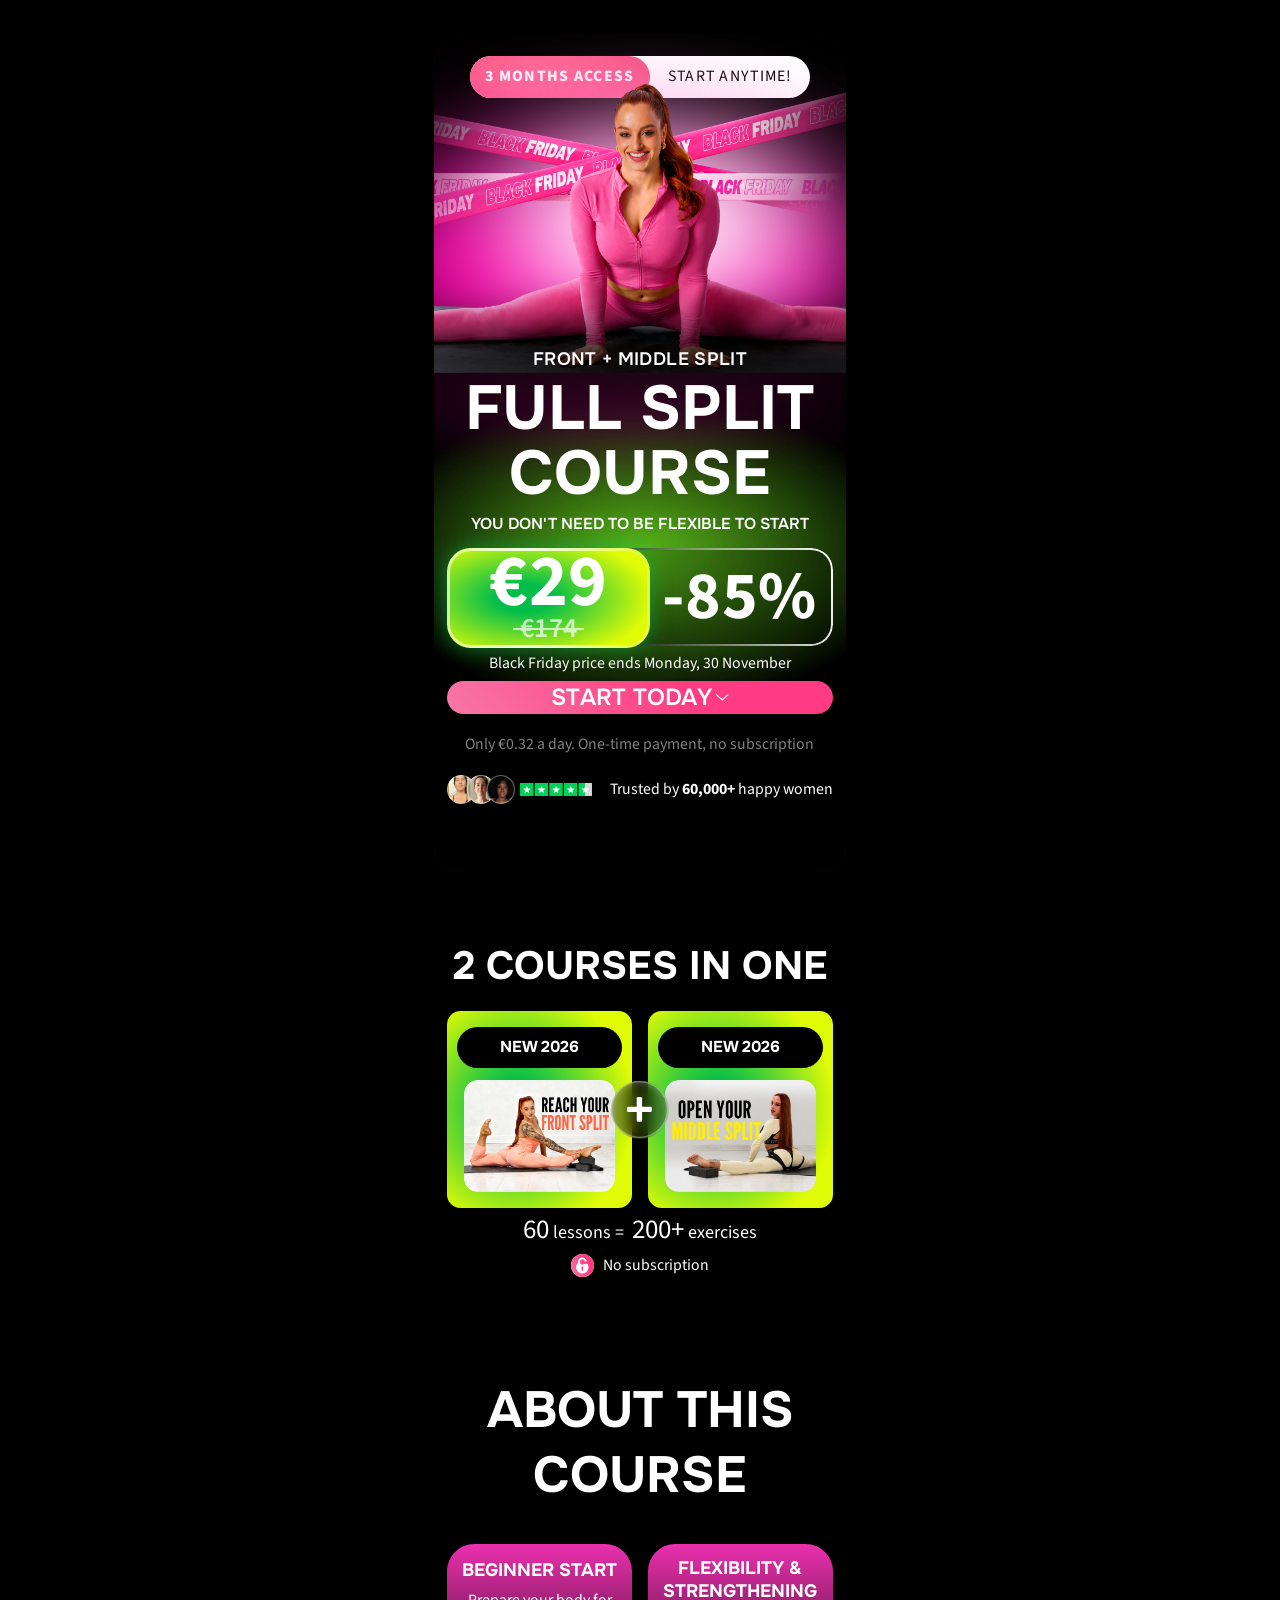
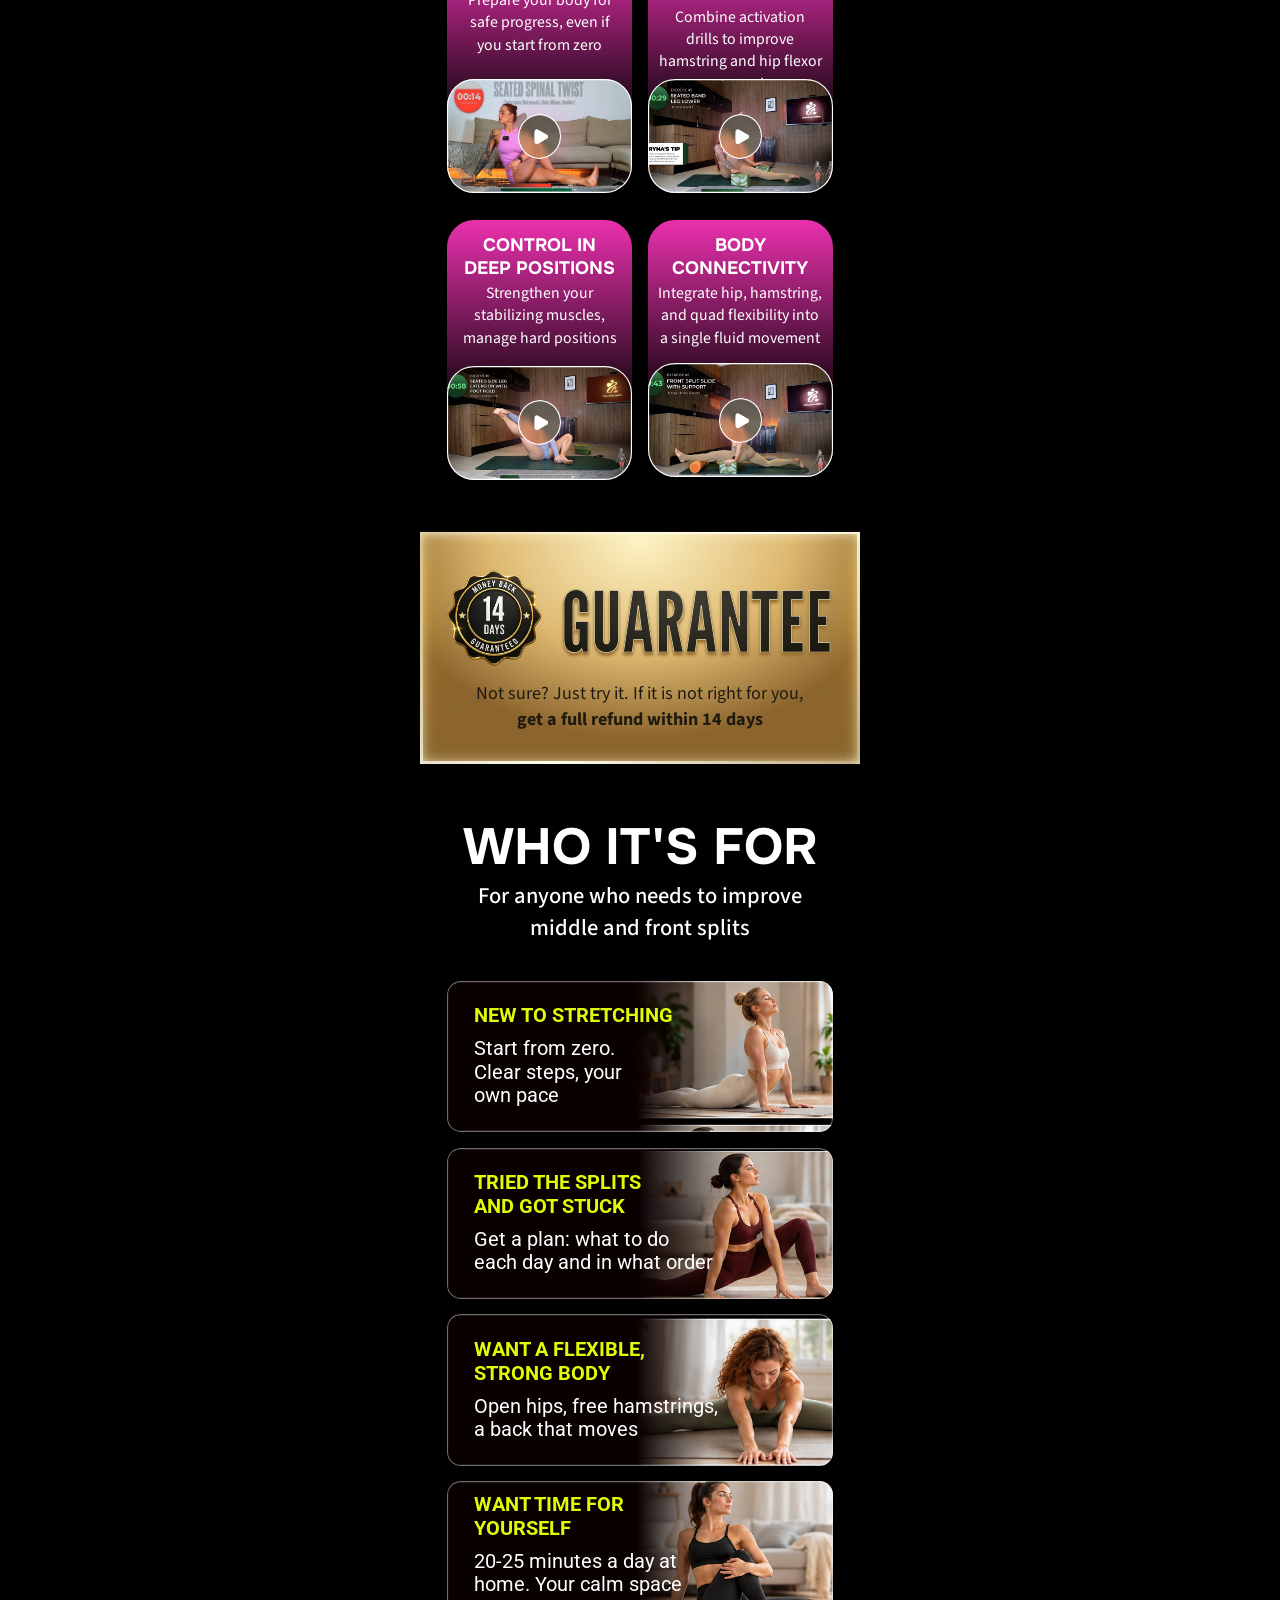
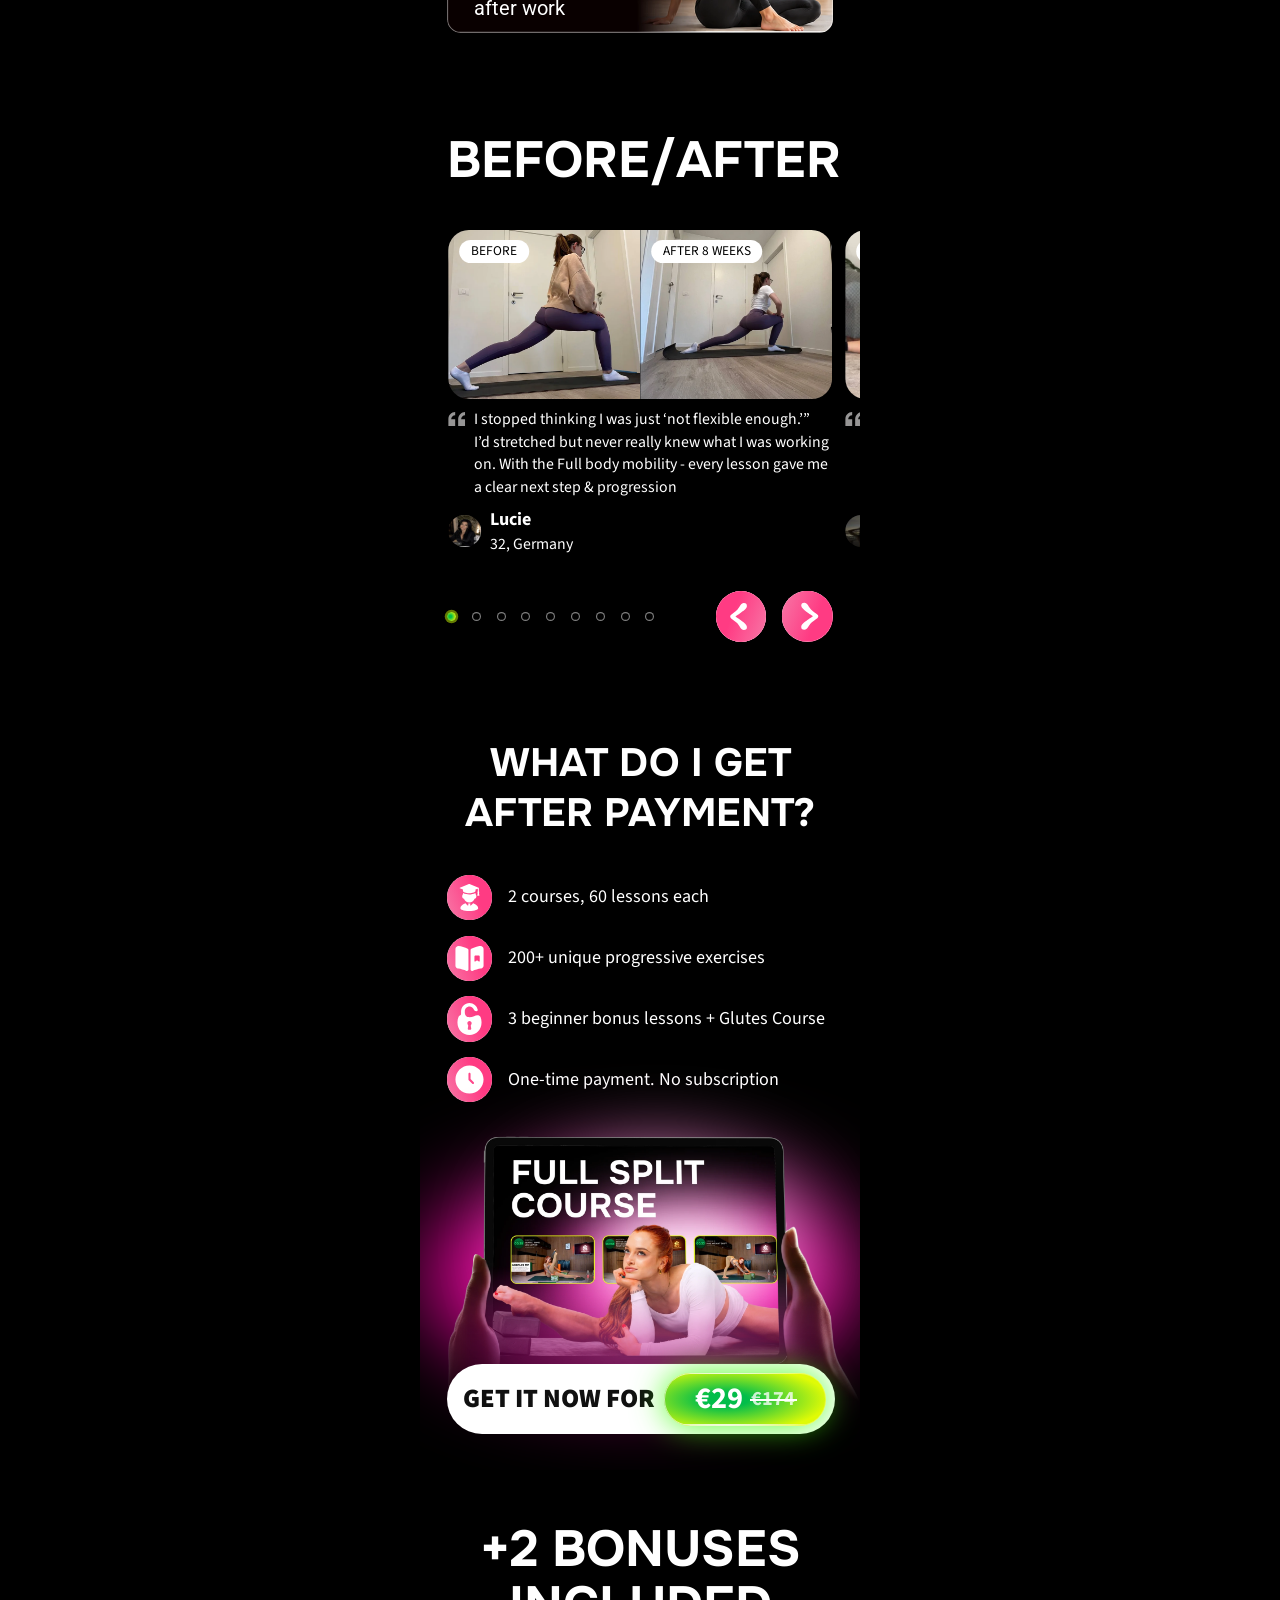
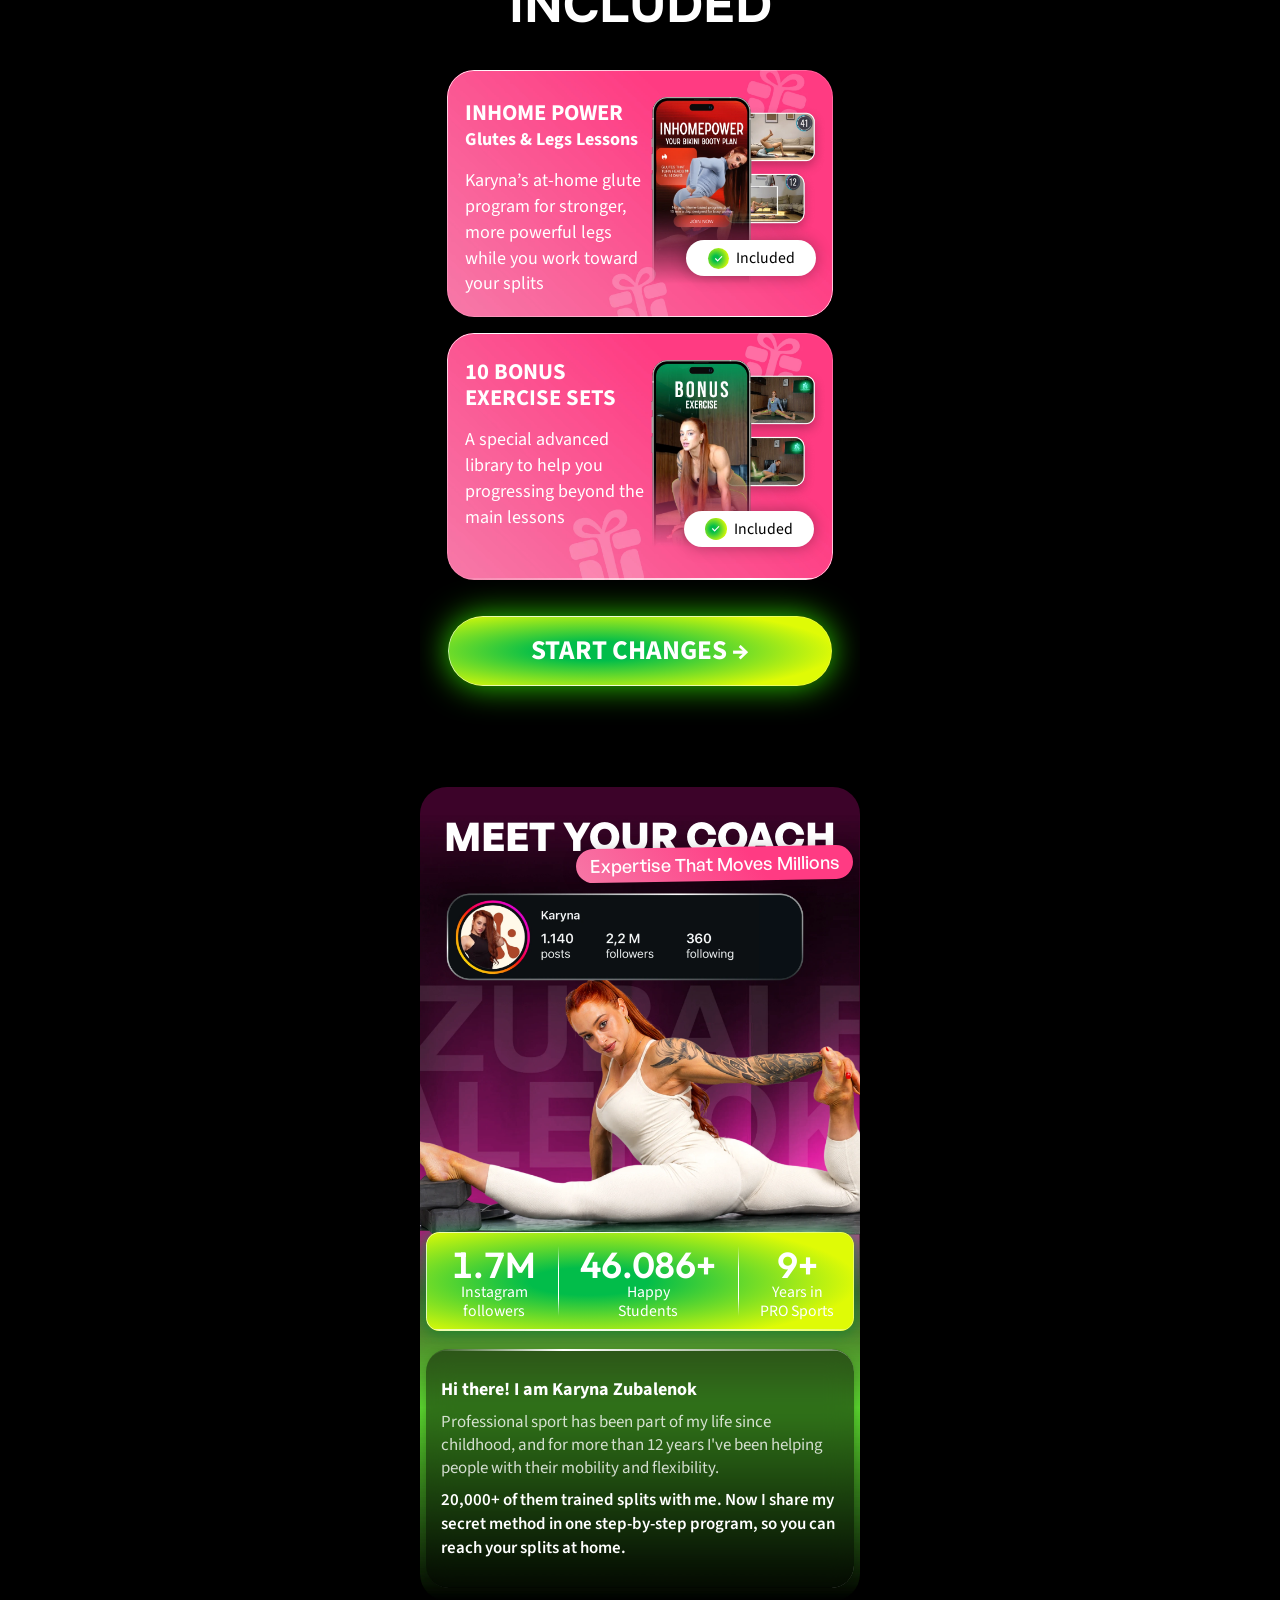
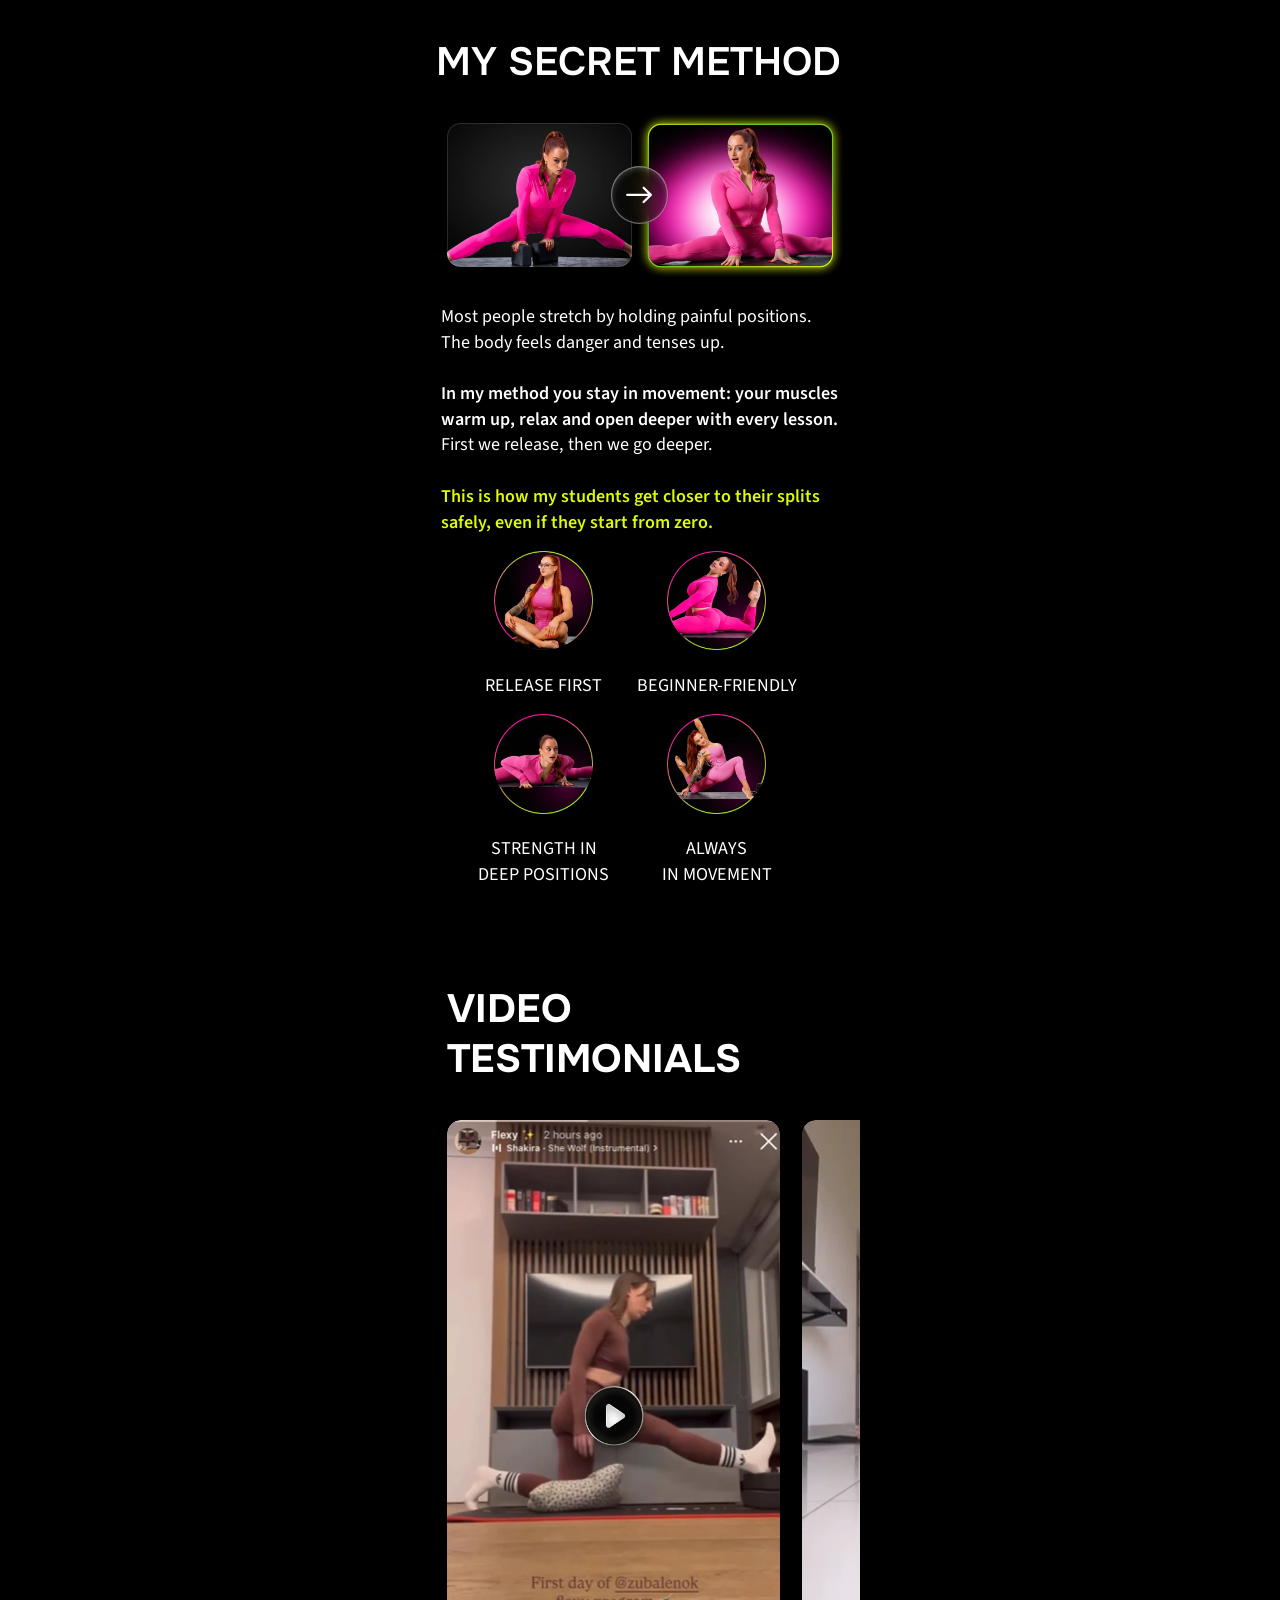
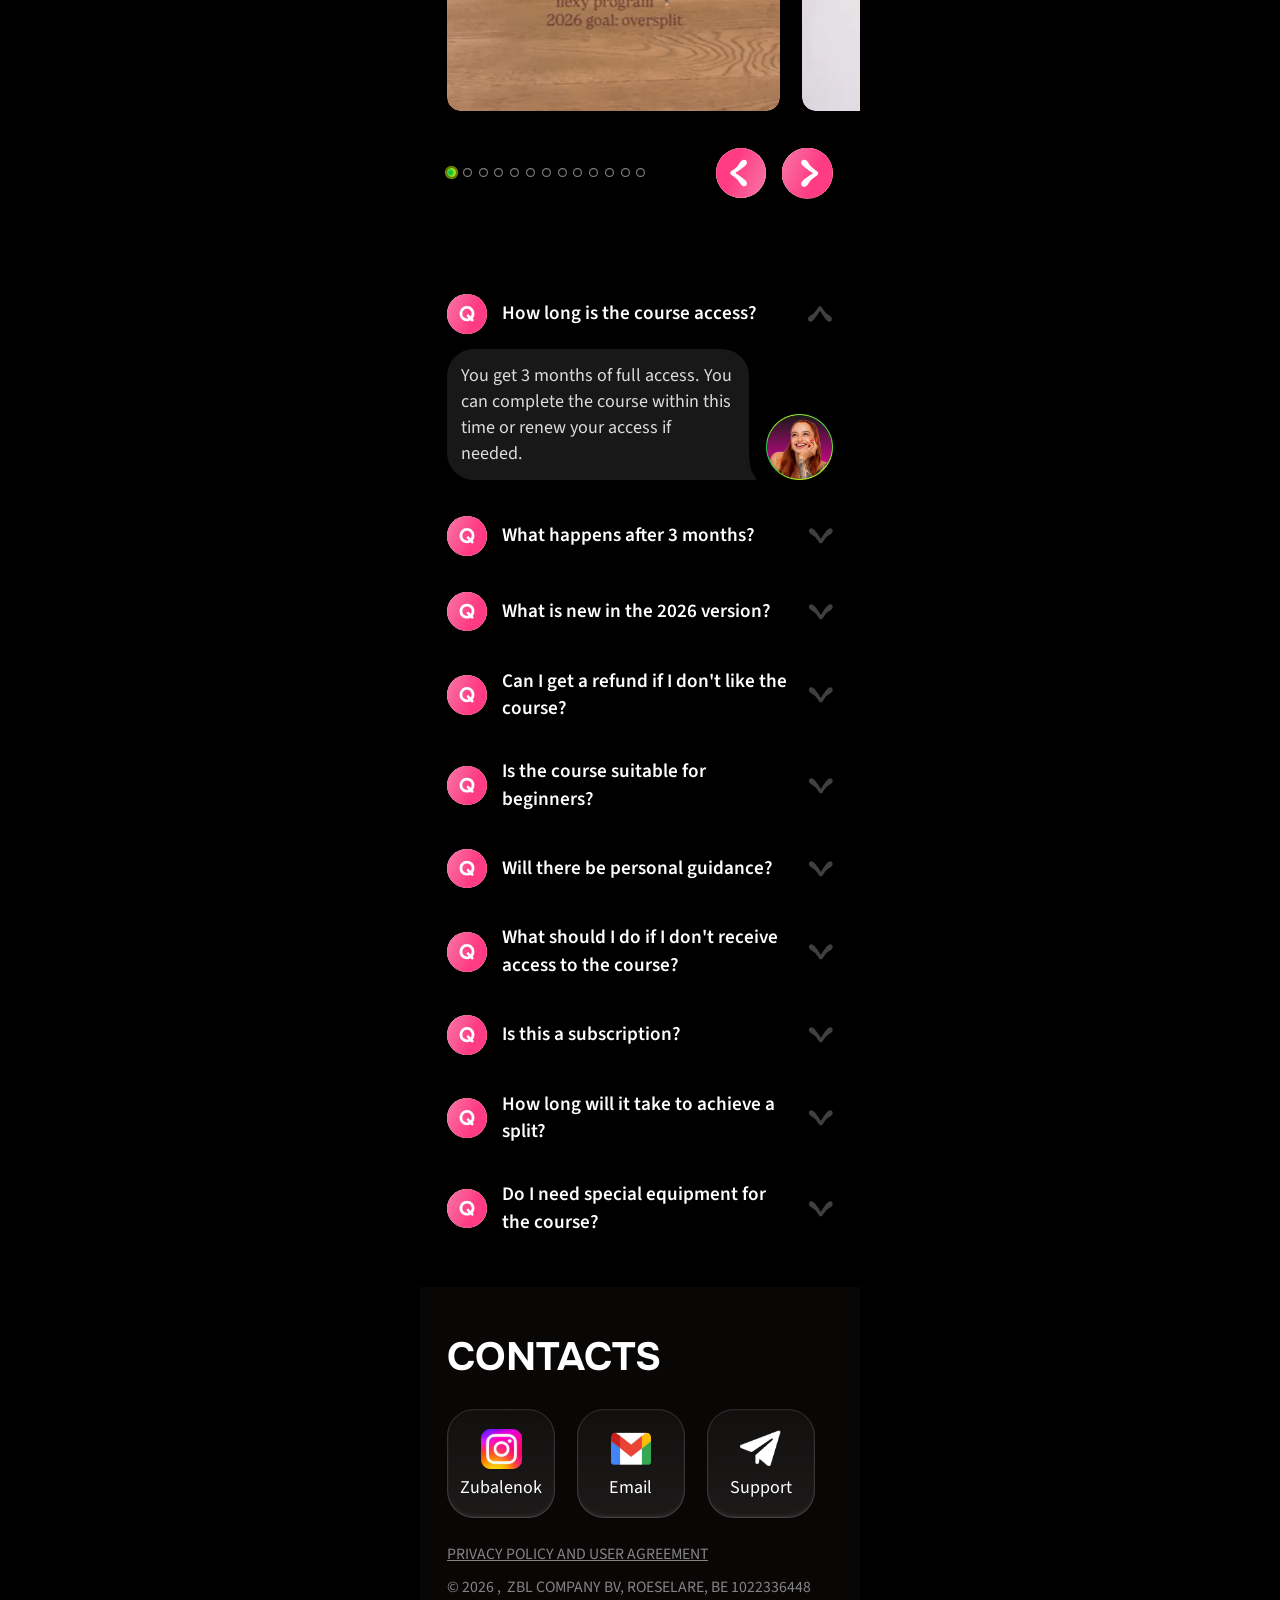
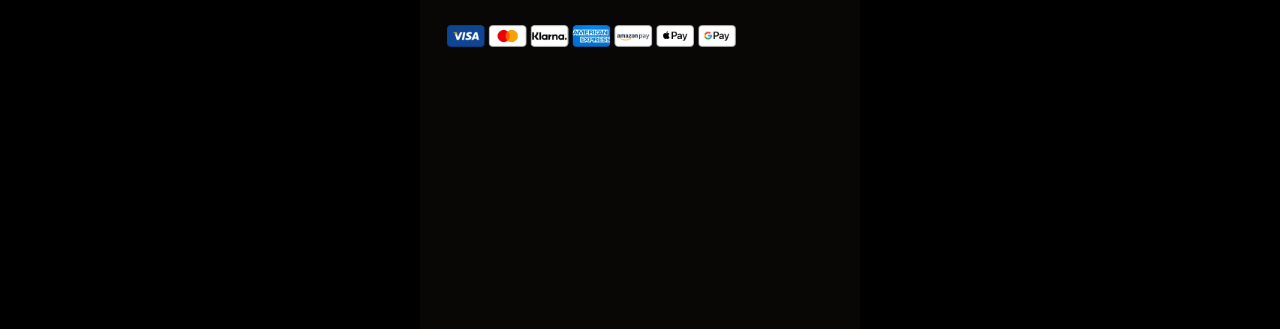
==== commit 51e0543b: "fdd" ====
--- a/index-b.html
+++ b/index-b.html
@@ -469,7 +469,8 @@
   if (!el || typeof Swiper === 'undefined') return;
   new Swiper(el, {
     slidesPerView: 'auto',
-    spaceBetween: 52,
+    centeredSlides: true,
+    spaceBetween: 12,
     grabCursor: true,
     pagination: { el: '.ba-pagination', clickable: true },
     navigation: { nextEl: '.ba-next', prevEl: '.ba-prev' }
--- a/assets/css/fs.css
+++ b/assets/css/fs.css
@@ -51,7 +51,7 @@
   font-family: 'Source Sans 3', sans-serif; font-weight: 400;
   -webkit-font-smoothing: antialiased;
 }
-.wrapper { width: 390px; max-width: none; overflow: hidden; }
+.wrapper { width: 390px; max-width: none; overflow: hidden; overflow: clip; } /* clip: Swiper/фокус не можуть прокрутити обгортку вбік */
 img { max-width: none; }
 a { color: inherit; text-decoration: none; }
 .sr-only { position: absolute; width: 1px; height: 1px; overflow: hidden; clip: rect(0 0 0 0); white-space: nowrap; }
@@ -78,7 +78,7 @@
 .hero__shade { position: absolute; left: -116px; top: 266px; width: 600px; height: 62px; border-radius: 50%; background: var(--hero-shade); filter: blur(25px); }
 .hero__pill {
   position: absolute; left: 32px; top: 20px; width: 302px; height: 37px;
-  display: flex; align-items: center; gap: 21px; background: #fff; border-radius: 100px;
+  display: flex; align-items: center; gap: 0; background: #fff; border-radius: 100px;
   filter: drop-shadow(0 6px 4.5px rgba(0,0,0,.25));
   font-size: 14px; line-height: 15.74px; letter-spacing: 1.12px; text-transform: uppercase; white-space: nowrap;
 }
@@ -87,7 +87,7 @@
   background: radial-gradient(70% 160% at 38% 50%, #ff6a93 21.5%, #f65383 100%);
   color: #fff; font-weight: 800;
 }
-.hero__pill span { color: #000; }
+.hero__pill span { flex: 1; text-align: center; color: #000; }
 .hero__head { position: absolute; left: 12px; top: 283px; width: 342px; display: flex; flex-direction: column; align-items: center; gap: 8px; text-align: center; }
 .hero__kicker { font-family: 'Onest', sans-serif; font-weight: 600; font-size: 16px; line-height: 12px; letter-spacing: .32px; height: 12px; margin: 0; }
 .hero__title { font-family: 'Onest', sans-serif; font-weight: 700; font-size: 55px; line-height: 58px; text-transform: uppercase; margin: 0; }
@@ -97,9 +97,9 @@
 .price { position: relative; display: block; width: 342px; height: 87px; }
 .price__now {
   position: absolute; left: 0; top: 0; z-index: 2; width: 177px; height: 87px; border-radius: 19px;
-  background: var(--price-bg); display: flex; flex-direction: column; align-items: center; justify-content: flex-end; padding-bottom: 8px;
-}
-.t-b .price__now { width: 180px; height: 88px; border-radius: 21px; box-shadow: 0 0 18px rgba(2,189,74,.55); padding-bottom: 9px; }
+  background: var(--price-bg); display: flex; flex-direction: column; align-items: center; justify-content: center;
+}
+.t-b .price__now { width: 180px; height: 88px; border-radius: 21px; box-shadow: 0 0 18px rgba(2,189,74,.55); }
 .t-b .price__now.glare::after { padding: 2.4px; }
 .price__val { font-weight: 700; font-size: 65.25px; line-height: 50px; letter-spacing: .65px; margin-bottom: 4px; }
 .price__old { position: relative; font-size: 24.77px; line-height: 23.5px; letter-spacing: .25px; opacity: .7; padding: 0 6px; }
@@ -230,7 +230,7 @@
 /* ── 6. BEFORE / AFTER ────────────────────────────────────────────────── */
 .ba { padding: 40px 24px; display: flex; flex-direction: column; gap: 32px; }
 .ba .ttl { white-space: nowrap; }
-.ba-swiper { width: 342px; overflow: hidden; }
+.ba-swiper { width: 390px; margin: 0 -24px; overflow: hidden; } /* на всю ширину: активний слайд по центру, сусіди видно з боків */
 .ba-slide { width: 340px !important; }
 .ba-photos { display: flex; margin: 0; }
 .ba-photo { position: relative; width: 170px; height: 150px; margin: 0; overflow: hidden; background: #000; }
@@ -332,7 +332,7 @@
 .coach2 { position: relative; width: 390px; height: 721px; margin: 0 -24px; border-radius: 24px; overflow: hidden; box-shadow: 0 4px 30px rgba(0,0,0,.15); }
 .coach2__bg { position: absolute; inset: 0; width: 100%; height: 100%; }
 .coach2__photo { position: absolute; left: -89.23px; top: 35px; width: 590.93px; height: 394px; }
-.coach2__insta { position: absolute; left: 3px; top: 89.8px; width: 357.9px; height: 118.9px; }
+.coach2__insta { position: absolute; left: 3px; top: 75.8px; width: 357.9px; height: 118.9px; }
 .coach2__title { position: absolute; left: 0; top: 18px; width: 390px; margin: 0; text-align: center; font-family: 'General Sans', sans-serif; font-weight: 700; font-size: 35px; line-height: 50px; text-transform: uppercase; }
 .coach2__pill {
   position: absolute; left: 138px; top: 53px; padding: 5px 12px; border-radius: 100px; background: var(--pink); transform: rotate(-1deg);
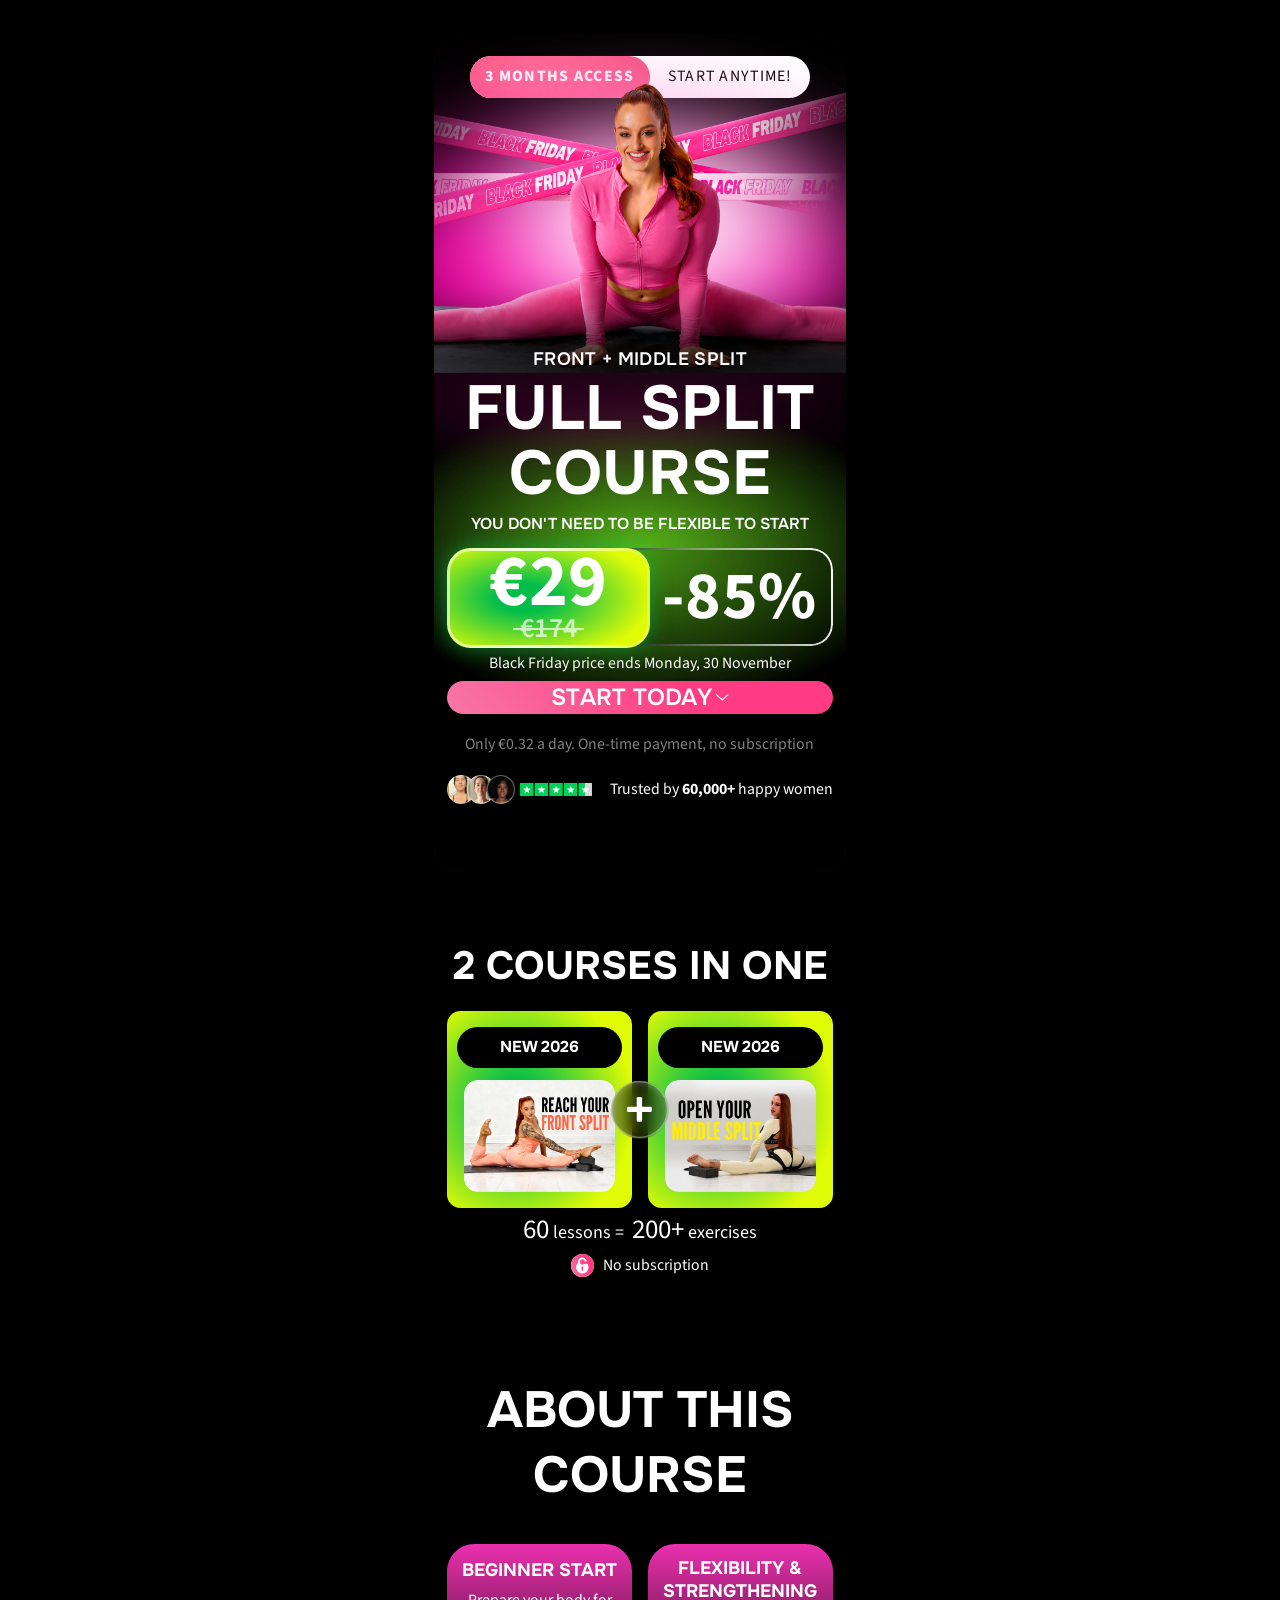
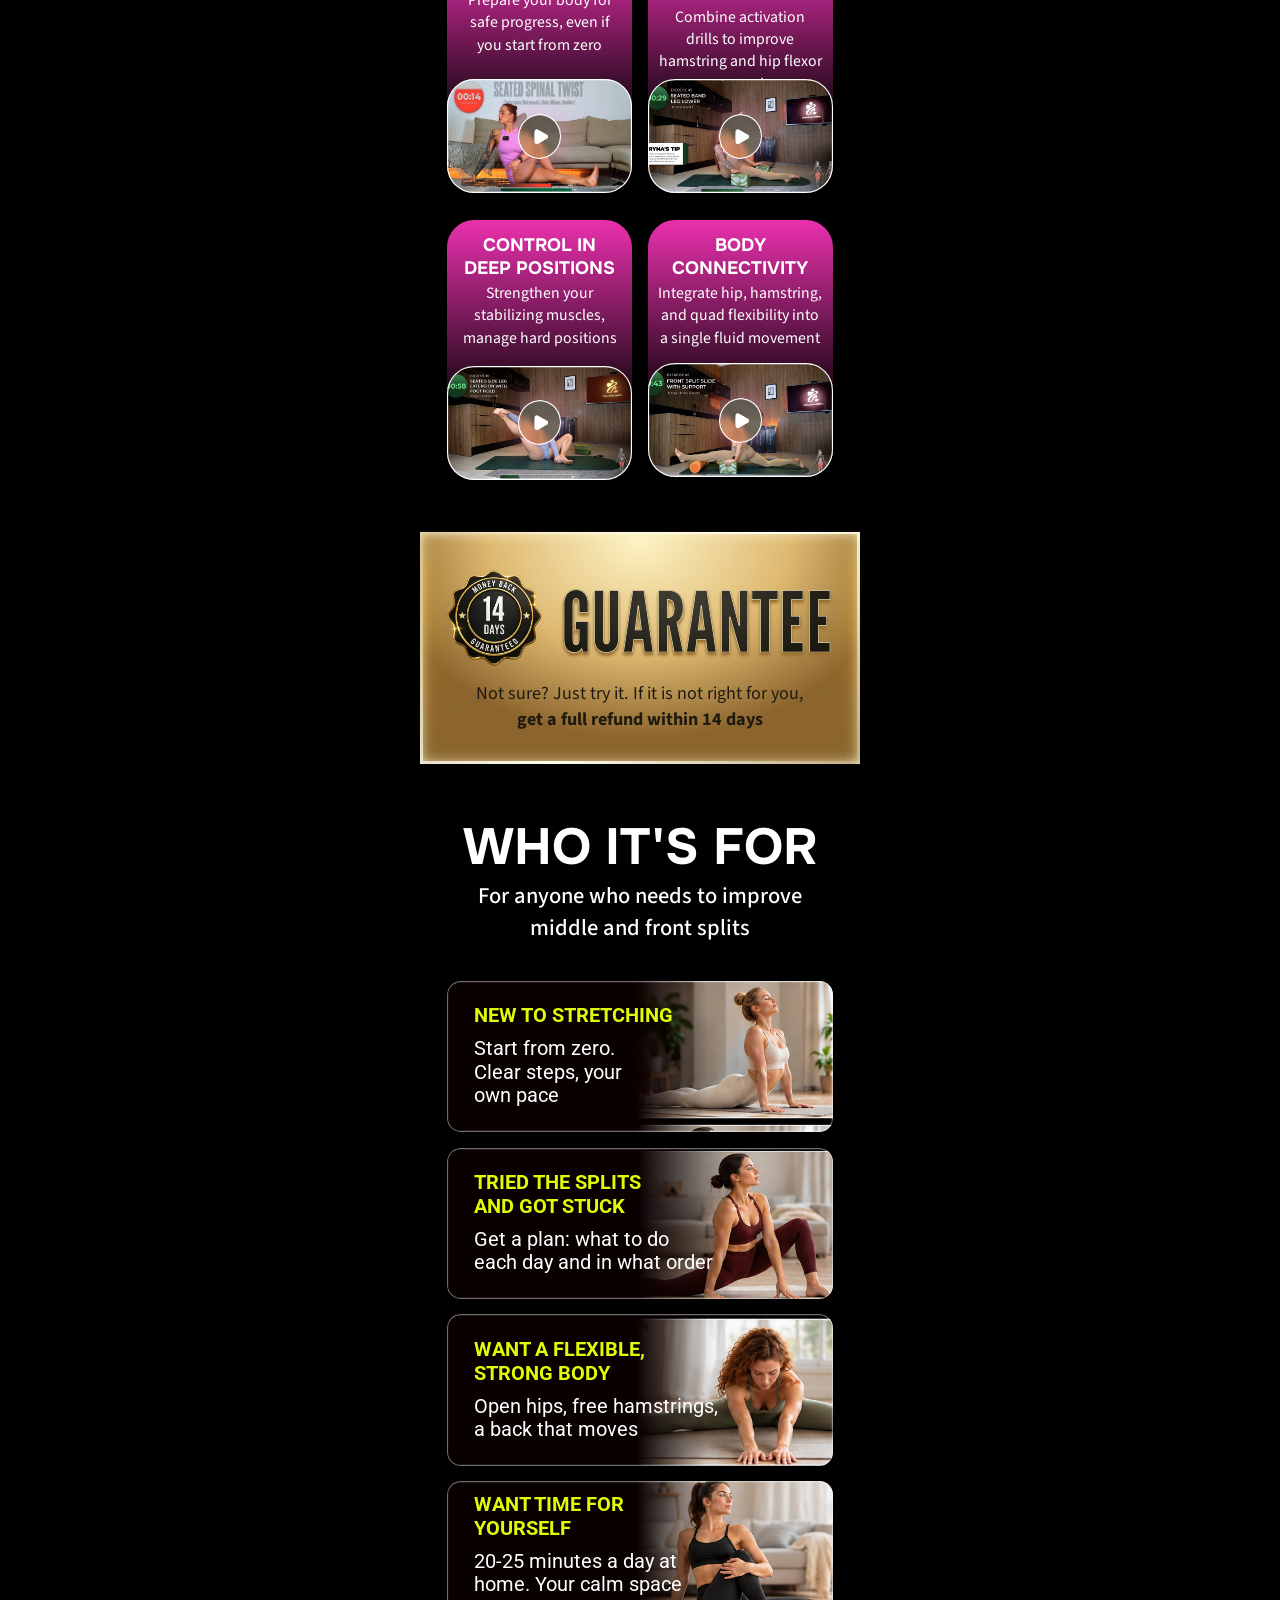
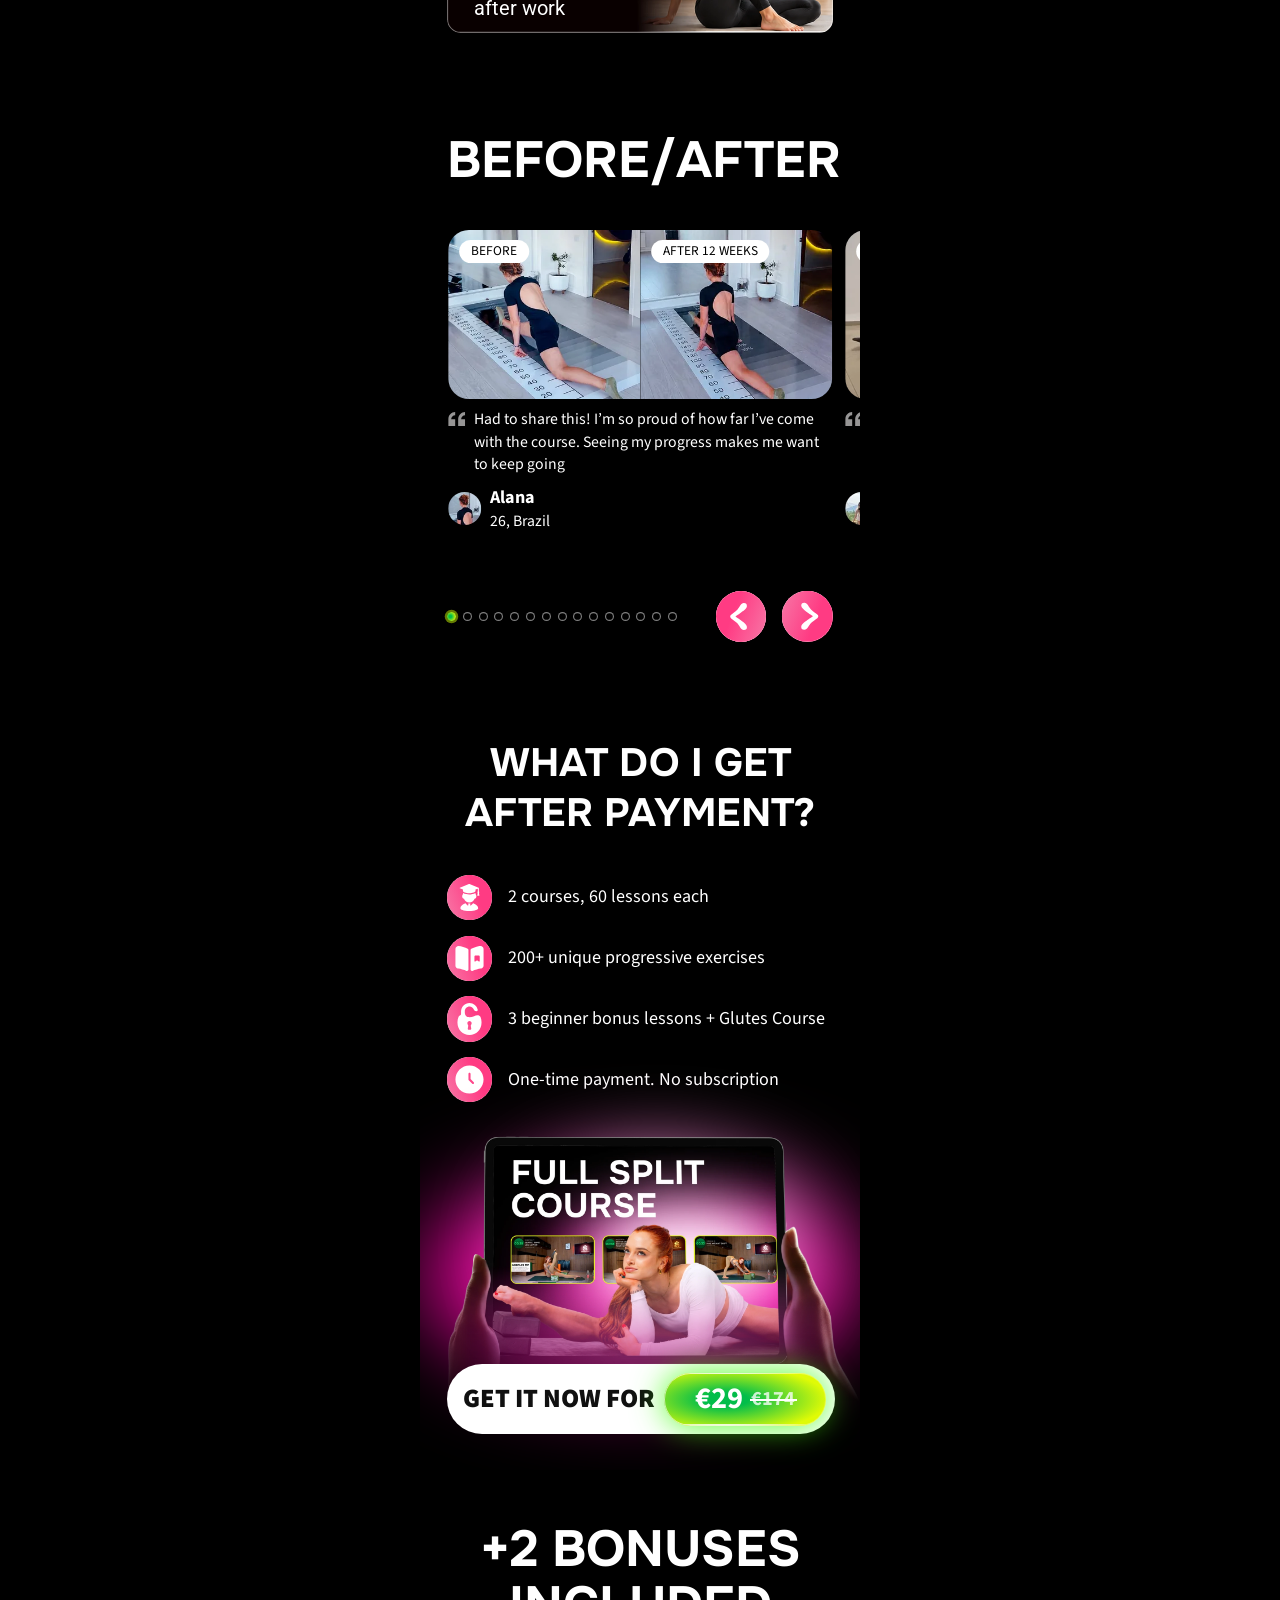
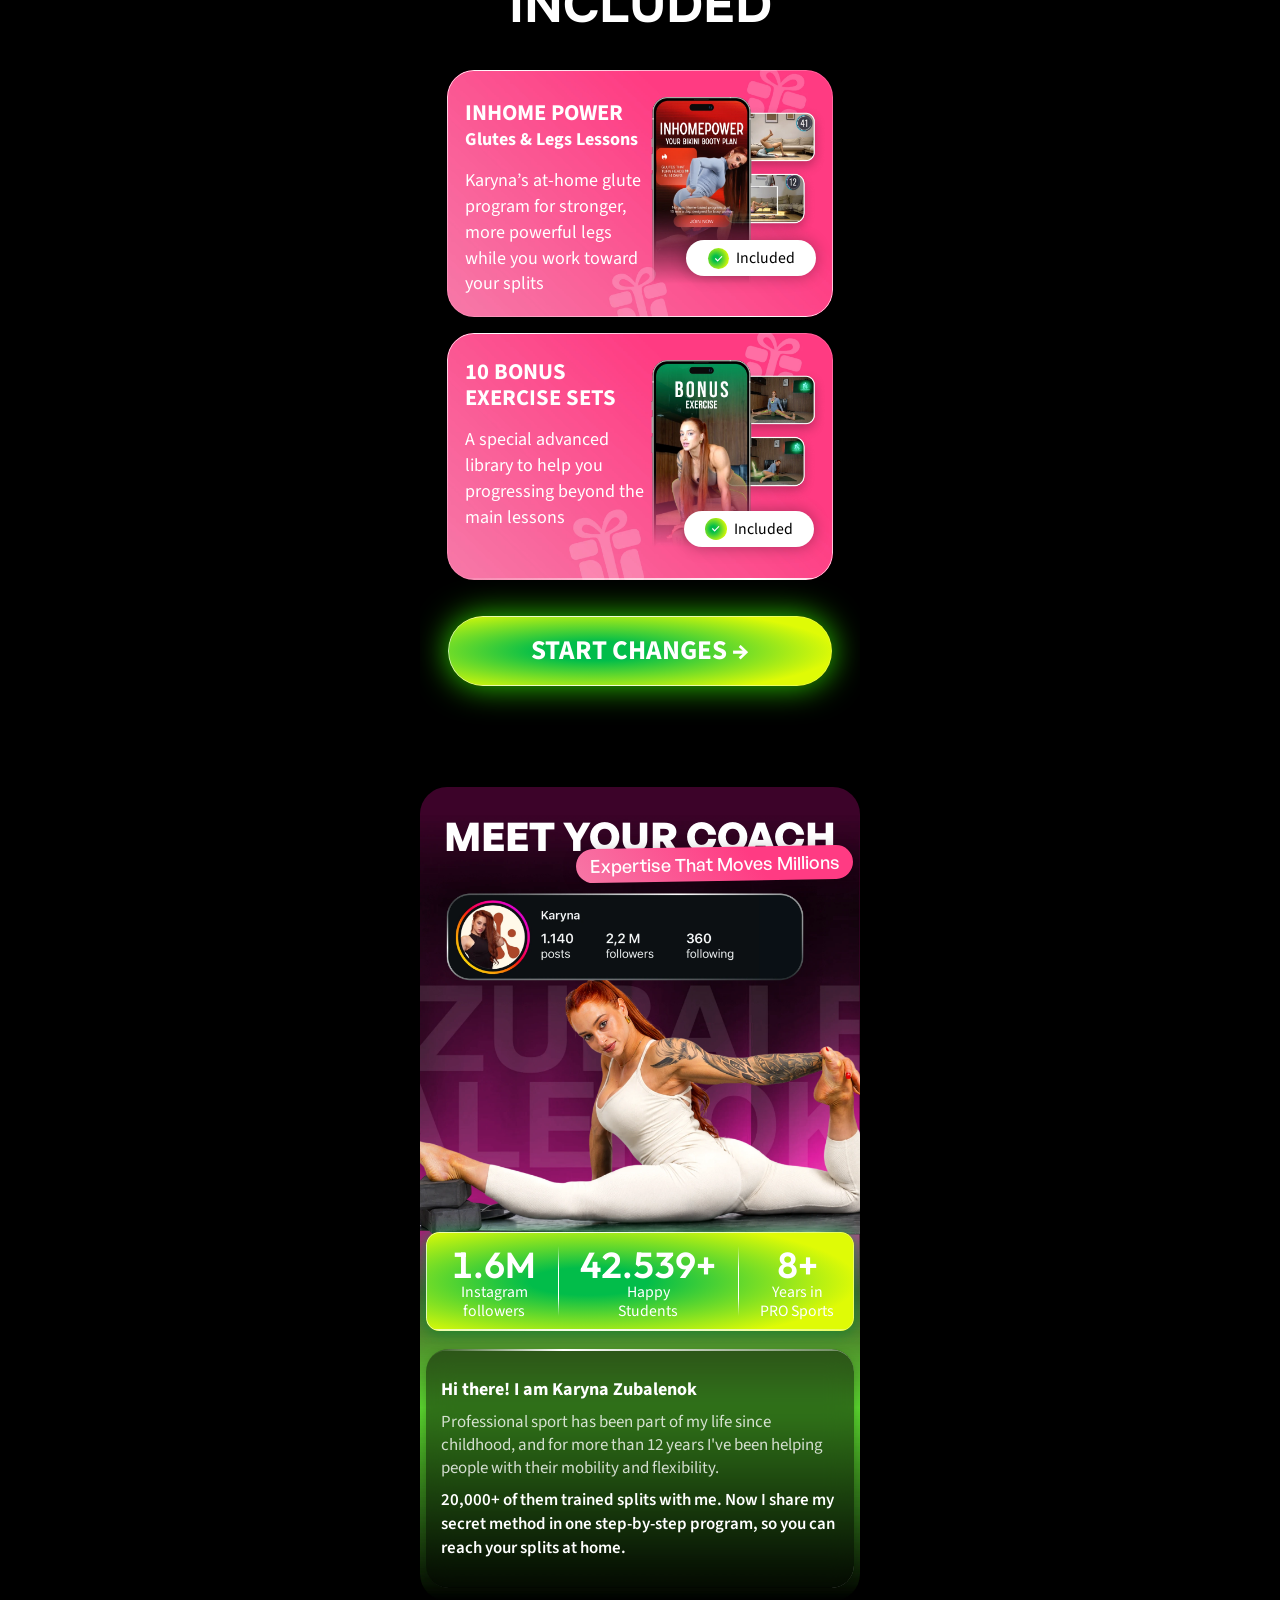
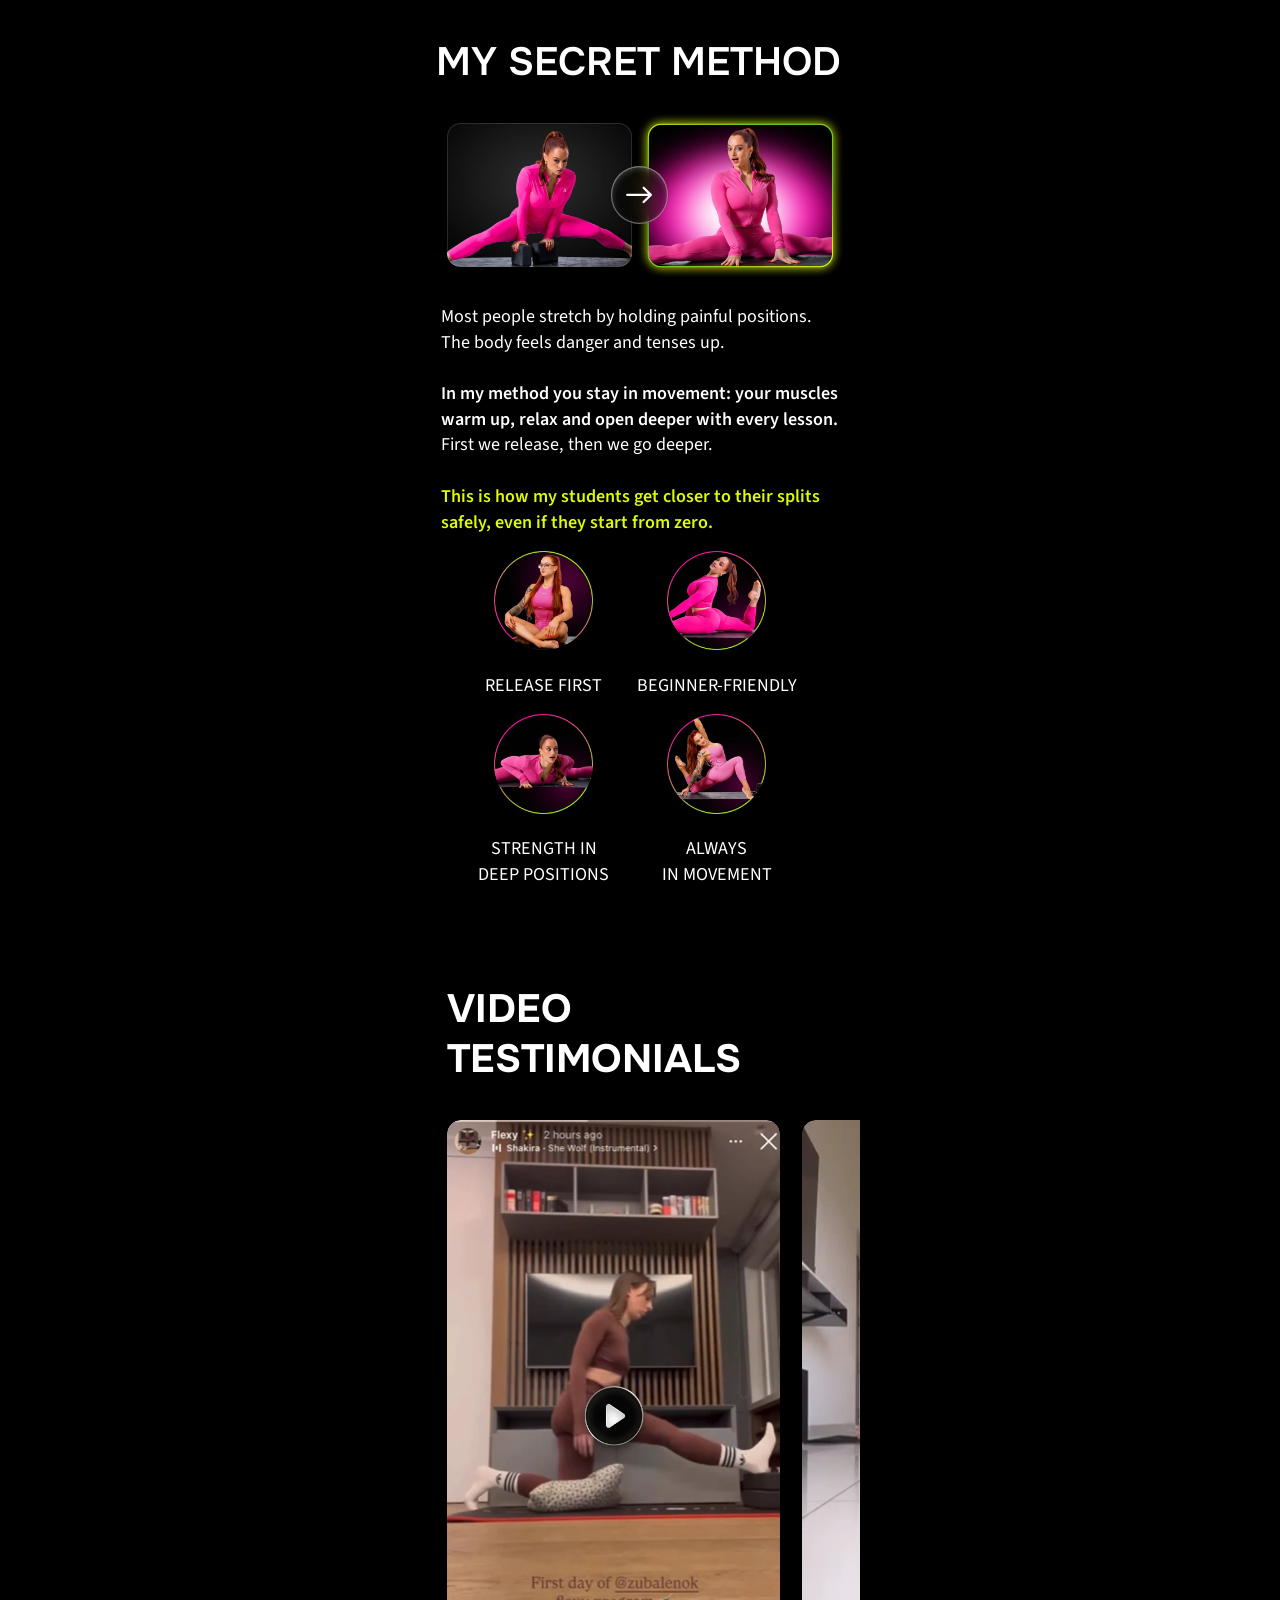
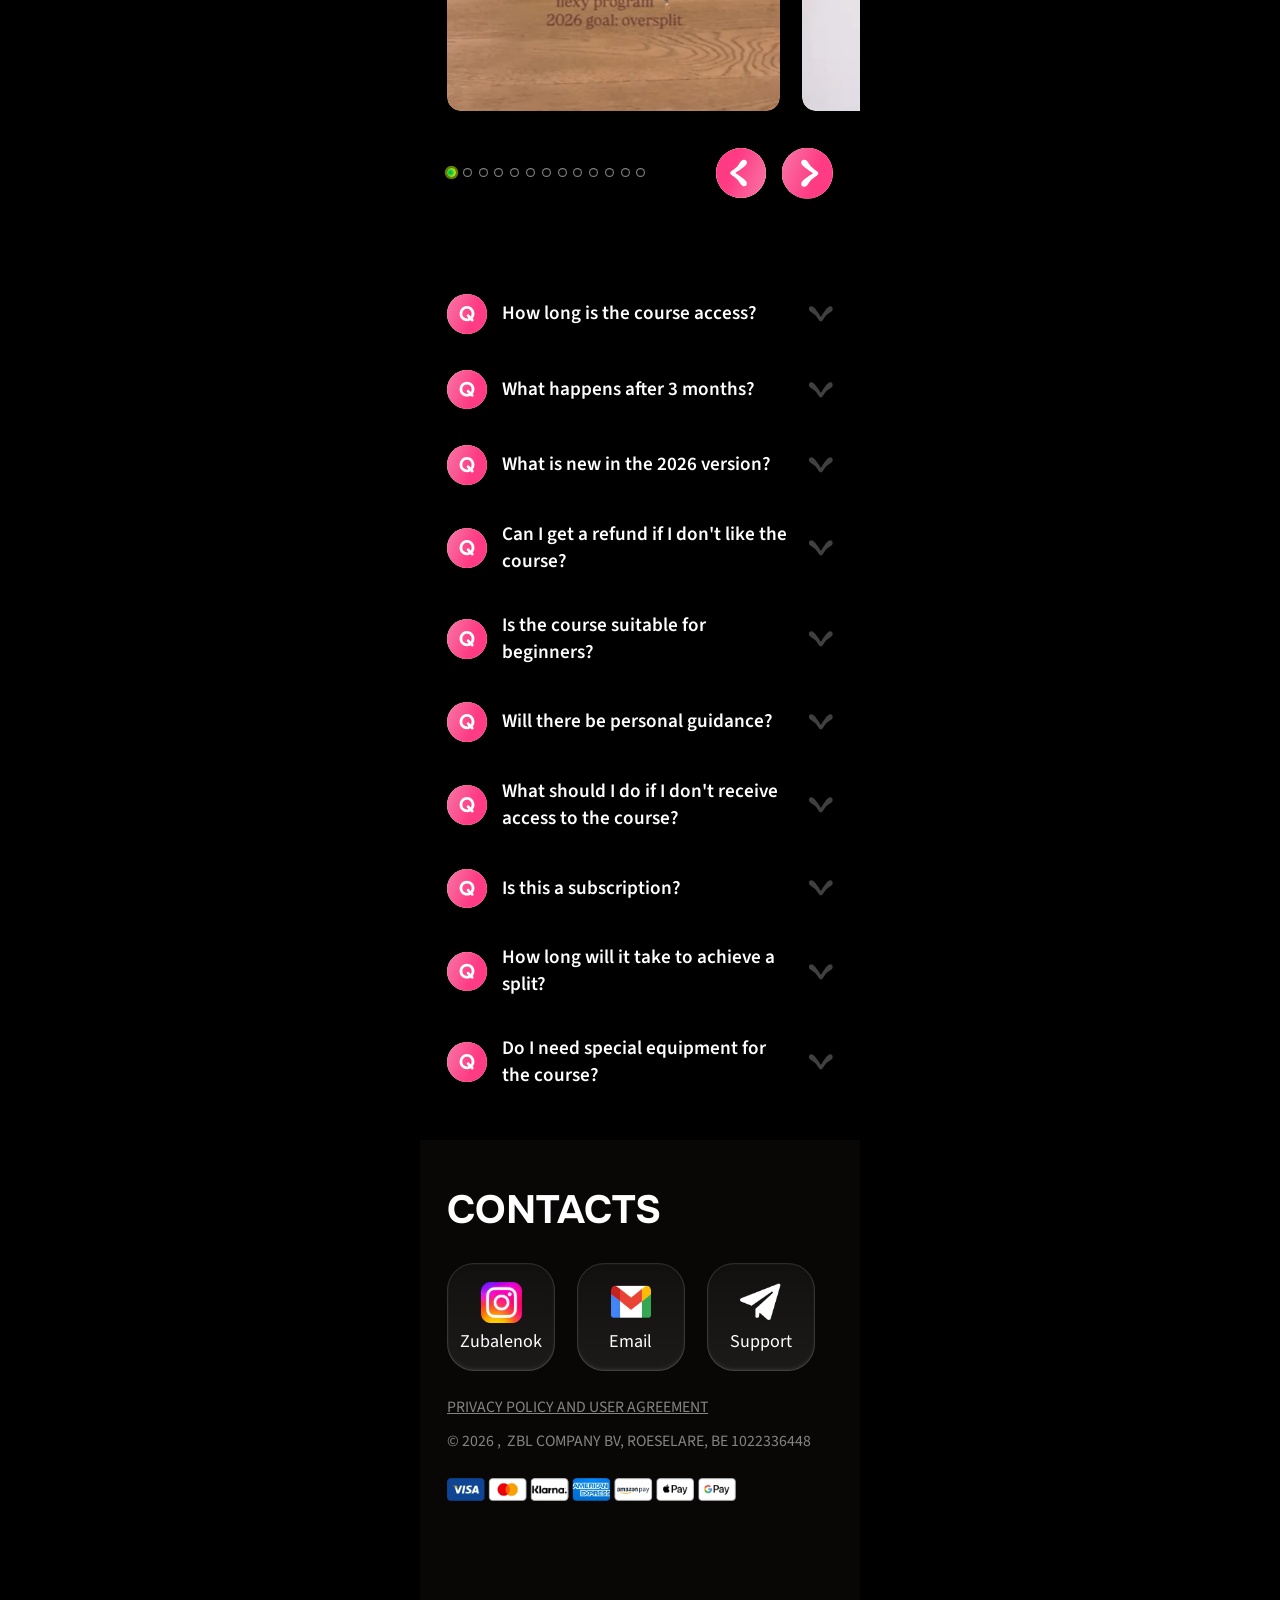
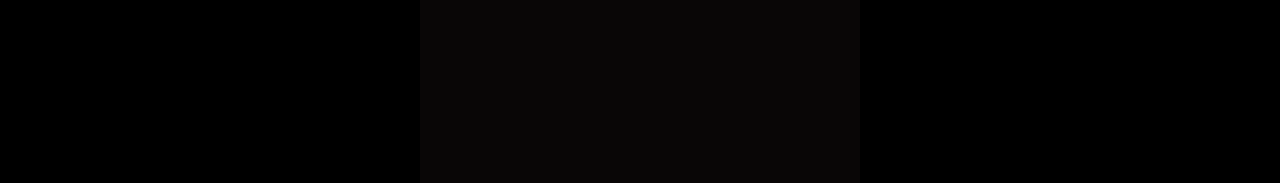
==== commit 3008411e: "Before/After: 15 slides from Figma; FAQ closed by default Co-Authored-By: Claude Opus 5.5 <noreply@a" ====
--- a/index-b.html
+++ b/index-b.html
@@ -132,82 +132,128 @@
       <div class="swiper-wrapper">
         <div class="swiper-slide ba-slide">
           <div class="ba-photos">
-            <figure class="ba-photo"><img src="assets/img/reviews/r1-before.webp?v=2" alt="Lucie before" loading="lazy"><figcaption class="ba-tag">before</figcaption></figure>
-            <figure class="ba-photo"><img src="assets/img/reviews/r1-after.webp?v=2" alt="Lucie after 8 weeks" loading="lazy"><figcaption class="ba-tag">after 8 weeks</figcaption></figure>
-          </div>
-          <div class="ba-quote"><svg viewBox="0 0 15 13" aria-hidden="true"><path d="M0 6.5V13H6.17654V6.5H2.64709C2.64709 4.44881 4.22742 2.78571 6.17654 2.78571V0C2.76502 0 0 2.91001 0 6.5ZM15 2.78571V0C11.5887 0 8.82346 2.91001 8.82346 6.5V13H15V6.5H11.4705C11.4705 4.44881 13.0509 2.78571 15 2.78571Z" fill-rule="evenodd" fill="#969595"/></svg><p>I stopped thinking I was just ‘not flexible enough.’”
-I’d stretched but never really knew what I was working on. With the  Full body mobility - every lesson gave me a clear next step &amp; progression</p></div>
-          <div class="ba-author"><img src="assets/img/reviews/avatar-1.webp?v=2" alt="" loading="lazy"><div><b>Lucie</b><span>32, Germany</span></div></div>
-        </div>
-        <div class="swiper-slide ba-slide">
-          <div class="ba-photos">
-            <figure class="ba-photo"><img src="assets/img/reviews/r2-before.webp?v=2" alt="Daniela before" loading="lazy"><figcaption class="ba-tag">before</figcaption></figure>
-            <figure class="ba-photo"><img src="assets/img/reviews/r2-after.webp?v=2" alt="Daniela after 8 weeks" loading="lazy"><figcaption class="ba-tag">after 8 weeks</figcaption></figure>
+            <figure class="ba-photo"><img src="assets/img/reviews/r1-before.webp?v=3" alt="Alana before" loading="lazy"><figcaption class="ba-tag">before</figcaption></figure>
+            <figure class="ba-photo"><img src="assets/img/reviews/r1-after.webp?v=3" alt="Alana after 12 weeks" loading="lazy"><figcaption class="ba-tag">after 12 weeks</figcaption></figure>
+          </div>
+          <div class="ba-quote"><svg viewBox="0 0 15 13" aria-hidden="true"><path d="M0 6.5V13H6.17654V6.5H2.64709C2.64709 4.44881 4.22742 2.78571 6.17654 2.78571V0C2.76502 0 0 2.91001 0 6.5ZM15 2.78571V0C11.5887 0 8.82346 2.91001 8.82346 6.5V13H15V6.5H11.4705C11.4705 4.44881 13.0509 2.78571 15 2.78571Z" fill-rule="evenodd" fill="#969595"/></svg><p>Had to share this! I’m so proud of how far I’ve come with the course. Seeing my progress makes me want to keep going</p></div>
+          <div class="ba-author"><img src="assets/img/reviews/avatar-1.webp?v=3" alt="" loading="lazy"><div><b>Alana</b><span>26, Brazil</span></div></div>
+        </div>
+        <div class="swiper-slide ba-slide">
+          <div class="ba-photos">
+            <figure class="ba-photo"><img src="assets/img/reviews/r2-before.webp?v=3" alt="Alana before" loading="lazy"><figcaption class="ba-tag">before</figcaption></figure>
+            <figure class="ba-photo"><img src="assets/img/reviews/r2-after.webp?v=3" alt="Alana after 12 weeks" loading="lazy"><figcaption class="ba-tag">after 12 weeks</figcaption></figure>
+          </div>
+          <div class="ba-quote"><svg viewBox="0 0 15 13" aria-hidden="true"><path d="M0 6.5V13H6.17654V6.5H2.64709C2.64709 4.44881 4.22742 2.78571 6.17654 2.78571V0C2.76502 0 0 2.91001 0 6.5ZM15 2.78571V0C11.5887 0 8.82346 2.91001 8.82346 6.5V13H15V6.5H11.4705C11.4705 4.44881 13.0509 2.78571 15 2.78571Z" fill-rule="evenodd" fill="#969595"/></svg><p>Had to share this! I’m so proud of how far I’ve come with the course. Seeing my progress makes me want to keep going</p></div>
+          <div class="ba-author"><img src="assets/img/reviews/avatar-2.webp?v=3" alt="" loading="lazy"><div><b>Alana</b><span>26, Brazil</span></div></div>
+        </div>
+        <div class="swiper-slide ba-slide">
+          <div class="ba-photos">
+            <figure class="ba-photo"><img src="assets/img/reviews/r3-before.webp?v=3" alt="Alana before" loading="lazy"><figcaption class="ba-tag">before</figcaption></figure>
+            <figure class="ba-photo"><img src="assets/img/reviews/r3-after.webp?v=3" alt="Alana after 12 weeks" loading="lazy"><figcaption class="ba-tag">after 12 weeks</figcaption></figure>
+          </div>
+          <div class="ba-quote"><svg viewBox="0 0 15 13" aria-hidden="true"><path d="M0 6.5V13H6.17654V6.5H2.64709C2.64709 4.44881 4.22742 2.78571 6.17654 2.78571V0C2.76502 0 0 2.91001 0 6.5ZM15 2.78571V0C11.5887 0 8.82346 2.91001 8.82346 6.5V13H15V6.5H11.4705C11.4705 4.44881 13.0509 2.78571 15 2.78571Z" fill-rule="evenodd" fill="#969595"/></svg><p>Had to share this! I’m so proud of how far I’ve come with the course. Seeing my progress makes me want to keep going</p></div>
+          <div class="ba-author"><img src="assets/img/reviews/avatar-3.webp?v=3" alt="" loading="lazy"><div><b>Alana</b><span>26, Brazil</span></div></div>
+        </div>
+        <div class="swiper-slide ba-slide">
+          <div class="ba-photos ba-photos--tag-bottom">
+            <figure class="ba-photo"><img src="assets/img/reviews/r4-before.webp?v=3" alt="Teodora before" loading="lazy"><figcaption class="ba-tag">before</figcaption></figure>
+            <figure class="ba-photo"><img src="assets/img/reviews/r4-after.webp?v=3" alt="Teodora after 10 weeks" loading="lazy"><figcaption class="ba-tag">after 10 weeks</figcaption></figure>
+          </div>
+          <div class="ba-quote"><svg viewBox="0 0 15 13" aria-hidden="true"><path d="M0 6.5V13H6.17654V6.5H2.64709C2.64709 4.44881 4.22742 2.78571 6.17654 2.78571V0C2.76502 0 0 2.91001 0 6.5ZM15 2.78571V0C11.5887 0 8.82346 2.91001 8.82346 6.5V13H15V6.5H11.4705C11.4705 4.44881 13.0509 2.78571 15 2.78571Z" fill-rule="evenodd" fill="#969595"/></svg><p>I wanted to share some feedback on the <b>Middle Split</b> program! I took a two-week break and then came back to it, and the progress is actually insane! I’m so happy with the program and the results! 💗💗💗</p></div>
+          <div class="ba-author"><img src="assets/img/reviews/avatar-4.webp?v=3" alt="" loading="lazy"><div><b>Teodora</b><span>29, Italy</span></div></div>
+        </div>
+        <div class="swiper-slide ba-slide">
+          <div class="ba-photos">
+            <figure class="ba-photo"><img src="assets/img/reviews/r5-before.webp?v=3" alt="Daniela before" loading="lazy"><figcaption class="ba-tag">before</figcaption></figure>
+            <figure class="ba-photo"><img src="assets/img/reviews/r5-after.webp?v=3" alt="Daniela after 8 weeks" loading="lazy"><figcaption class="ba-tag">after 8 weeks</figcaption></figure>
           </div>
           <div class="ba-quote"><svg viewBox="0 0 15 13" aria-hidden="true"><path d="M0 6.5V13H6.17654V6.5H2.64709C2.64709 4.44881 4.22742 2.78571 6.17654 2.78571V0C2.76502 0 0 2.91001 0 6.5ZM15 2.78571V0C11.5887 0 8.82346 2.91001 8.82346 6.5V13H15V6.5H11.4705C11.4705 4.44881 13.0509 2.78571 15 2.78571Z" fill-rule="evenodd" fill="#969595"/></svg><p>I thought I just needed to stretch harder. The program showed me where I actually needed more mobility and control. Seeing the distance change week by week made me want to keep going.</p></div>
-          <div class="ba-author"><img src="assets/img/reviews/avatar-2.webp?v=2" alt="" loading="lazy"><div><b>Daniela</b><span>34, CROATIA</span></div></div>
-        </div>
-        <div class="swiper-slide ba-slide">
-          <div class="ba-photos">
-            <figure class="ba-photo"><img src="assets/img/reviews/r3-before.webp?v=2" alt="Andrew before" loading="lazy"><figcaption class="ba-tag">before</figcaption></figure>
-            <figure class="ba-photo"><img src="assets/img/reviews/r3-after.webp?v=2" alt="Andrew after 8 weeks" loading="lazy"><figcaption class="ba-tag">after 8 weeks</figcaption></figure>
+          <div class="ba-author"><img src="assets/img/reviews/avatar-5.webp?v=3" alt="" loading="lazy"><div><b>Daniela</b><span>34, CROATIA</span></div></div>
+        </div>
+        <div class="swiper-slide ba-slide">
+          <div class="ba-photos">
+            <figure class="ba-photo"><img src="assets/img/reviews/r6-before.webp?v=3" alt="Andrew before" loading="lazy"><figcaption class="ba-tag">before</figcaption></figure>
+            <figure class="ba-photo"><img src="assets/img/reviews/r6-after.webp?v=3" alt="Andrew after 8 weeks" loading="lazy"><figcaption class="ba-tag">after 8 weeks</figcaption></figure>
           </div>
           <div class="ba-quote"><svg viewBox="0 0 15 13" aria-hidden="true"><path d="M0 6.5V13H6.17654V6.5H2.64709C2.64709 4.44881 4.22742 2.78571 6.17654 2.78571V0C2.76502 0 0 2.91001 0 6.5ZM15 2.78571V0C11.5887 0 8.82346 2.91001 8.82346 6.5V13H15V6.5H11.4705C11.4705 4.44881 13.0509 2.78571 15 2.78571Z" fill-rule="evenodd" fill="#969595"/></svg><p>Every little improvement made me trust my body more. Now the split feels like something I’m building, not something I was either born able to do or not.</p></div>
-          <div class="ba-author"><img src="assets/img/reviews/avatar-3.webp?v=2" alt="" loading="lazy"><div><b>Andrew</b><span>36, Germany</span></div></div>
-        </div>
-        <div class="swiper-slide ba-slide">
-          <div class="ba-photos">
-            <figure class="ba-photo"><img src="assets/img/reviews/r4-before.webp?v=2" alt="Maria before" loading="lazy"><figcaption class="ba-tag">before</figcaption></figure>
-            <figure class="ba-photo"><img src="assets/img/reviews/r4-after.webp?v=2" alt="Maria after 8 weeks" loading="lazy"><figcaption class="ba-tag">after 8 weeks</figcaption></figure>
+          <div class="ba-author"><img src="assets/img/reviews/avatar-6.webp?v=3" alt="" loading="lazy"><div><b>Andrew</b><span>36, Germany</span></div></div>
+        </div>
+        <div class="swiper-slide ba-slide">
+          <div class="ba-photos">
+            <figure class="ba-photo"><img src="assets/img/reviews/r7-before.webp?v=3" alt="Lucie before" loading="lazy"><figcaption class="ba-tag">before</figcaption></figure>
+            <figure class="ba-photo"><img src="assets/img/reviews/r7-after.webp?v=3" alt="Lucie after 8 weeks" loading="lazy"><figcaption class="ba-tag">after 8 weeks</figcaption></figure>
+          </div>
+          <div class="ba-quote"><svg viewBox="0 0 15 13" aria-hidden="true"><path d="M0 6.5V13H6.17654V6.5H2.64709C2.64709 4.44881 4.22742 2.78571 6.17654 2.78571V0C2.76502 0 0 2.91001 0 6.5ZM15 2.78571V0C11.5887 0 8.82346 2.91001 8.82346 6.5V13H15V6.5H11.4705C11.4705 4.44881 13.0509 2.78571 15 2.78571Z" fill-rule="evenodd" fill="#969595"/></svg><p>I stopped thinking I was just ‘not flexible enough.’”<br>I’d stretched but never really knew what I was working on. With the  Full body mobility - every lesson gave me a clear next step &amp; progression</p></div>
+          <div class="ba-author"><img src="assets/img/reviews/avatar-7.webp?v=3" alt="" loading="lazy"><div><b>Lucie</b><span>32, Germany</span></div></div>
+        </div>
+        <div class="swiper-slide ba-slide">
+          <div class="ba-photos">
+            <figure class="ba-photo"><img src="assets/img/reviews/r8-before.webp?v=3" alt="Maria before" loading="lazy"><figcaption class="ba-tag">before</figcaption></figure>
+            <figure class="ba-photo"><img src="assets/img/reviews/r8-after.webp?v=3" alt="Maria after 8 weeks" loading="lazy"><figcaption class="ba-tag">after 8 weeks</figcaption></figure>
           </div>
           <div class="ba-quote"><svg viewBox="0 0 15 13" aria-hidden="true"><path d="M0 6.5V13H6.17654V6.5H2.64709C2.64709 4.44881 4.22742 2.78571 6.17654 2.78571V0C2.76502 0 0 2.91001 0 6.5ZM15 2.78571V0C11.5887 0 8.82346 2.91001 8.82346 6.5V13H15V6.5H11.4705C11.4705 4.44881 13.0509 2.78571 15 2.78571Z" fill-rule="evenodd" fill="#969595"/></svg><p>When I started, my hamstrings felt so tight and I always had to force my way into a deeper fold. Now I can reach much further with less tension, better control, and it actually feels easier in my body.</p></div>
-          <div class="ba-author"><img src="assets/img/reviews/avatar-4.webp?v=2" alt="" loading="lazy"><div><b>Maria</b><span>26, UK</span></div></div>
-        </div>
-        <div class="swiper-slide ba-slide">
-          <div class="ba-photos">
-            <figure class="ba-photo"><img src="assets/img/reviews/r5-before.webp?v=2" alt="Lucie before" loading="lazy"><figcaption class="ba-tag">before</figcaption></figure>
-            <figure class="ba-photo"><img src="assets/img/reviews/r5-after.webp?v=2" alt="Lucie after 8 weeks" loading="lazy"><figcaption class="ba-tag">after 8 weeks</figcaption></figure>
+          <div class="ba-author"><img src="assets/img/reviews/avatar-8.webp?v=3" alt="" loading="lazy"><div><b>Maria</b><span>26, UK</span></div></div>
+        </div>
+        <div class="swiper-slide ba-slide">
+          <div class="ba-photos">
+            <figure class="ba-photo"><img src="assets/img/reviews/r9-before.webp?v=3" alt="Lucie before" loading="lazy"><figcaption class="ba-tag">before</figcaption></figure>
+            <figure class="ba-photo"><img src="assets/img/reviews/r9-after.webp?v=3" alt="Lucie after 8 weeks" loading="lazy"><figcaption class="ba-tag">after 8 weeks</figcaption></figure>
           </div>
           <div class="ba-quote"><svg viewBox="0 0 15 13" aria-hidden="true"><path d="M0 6.5V13H6.17654V6.5H2.64709C2.64709 4.44881 4.22742 2.78571 6.17654 2.78571V0C2.76502 0 0 2.91001 0 6.5ZM15 2.78571V0C11.5887 0 8.82346 2.91001 8.82346 6.5V13H15V6.5H11.4705C11.4705 4.44881 13.0509 2.78571 15 2.78571Z" fill-rule="evenodd" fill="#969595"/></svg><p>Just finished my <b>Front Split</b> training, and I’m honestly amazed by the progress! 😍 I’m so happy with how far I’ve come, and I can’t thank you enough for creating such an amazing program</p></div>
-          <div class="ba-author"><img src="assets/img/reviews/avatar-5.webp?v=2" alt="" loading="lazy"><div><b>Lucie</b><span>32, Germany</span></div></div>
-        </div>
-        <div class="swiper-slide ba-slide">
-          <div class="ba-photos">
-            <figure class="ba-photo"><img src="assets/img/reviews/r6-before.webp?v=2" alt="Teodora before" loading="lazy"><figcaption class="ba-tag">before</figcaption></figure>
-            <figure class="ba-photo"><img src="assets/img/reviews/r6-after.webp?v=2" alt="Teodora after 10 weeks" loading="lazy"><figcaption class="ba-tag">after 10 weeks</figcaption></figure>
-          </div>
-          <div class="ba-quote"><svg viewBox="0 0 15 13" aria-hidden="true"><path d="M0 6.5V13H6.17654V6.5H2.64709C2.64709 4.44881 4.22742 2.78571 6.17654 2.78571V0C2.76502 0 0 2.91001 0 6.5ZM15 2.78571V0C11.5887 0 8.82346 2.91001 8.82346 6.5V13H15V6.5H11.4705C11.4705 4.44881 13.0509 2.78571 15 2.78571Z" fill-rule="evenodd" fill="#969595"/></svg><p>I wanted to share some feedback on the <b>Middle Split</b> program! I took a two-week break and then came back to it, and the progress is actually insane! I’m so happy with the program and the results! 💗💗💗</p></div>
-          <div class="ba-author"><img src="assets/img/reviews/avatar-6.webp?v=2" alt="" loading="lazy"><div><b>Teodora</b><span>29, Italy</span></div></div>
-        </div>
-        <div class="swiper-slide ba-slide">
-          <div class="ba-photos">
-            <figure class="ba-photo"><img src="assets/img/reviews/r7-before.webp?v=2" alt="Sophie before" loading="lazy"><figcaption class="ba-tag">before</figcaption></figure>
-            <figure class="ba-photo"><img src="assets/img/reviews/r7-after.webp?v=2" alt="Sophie after 12 weeks" loading="lazy"><figcaption class="ba-tag">after 12 weeks</figcaption></figure>
+          <div class="ba-author"><img src="assets/img/reviews/avatar-9.webp?v=3" alt="" loading="lazy"><div><b>Lucie</b><span>32, Germany</span></div></div>
+        </div>
+        <div class="swiper-slide ba-slide">
+          <div class="ba-photos">
+            <figure class="ba-photo"><img src="assets/img/reviews/r10-before.webp?v=3" alt="Sophie before" loading="lazy"><figcaption class="ba-tag">before</figcaption></figure>
+            <figure class="ba-photo"><img src="assets/img/reviews/r10-after.webp?v=3" alt="Sophie after 12 weeks" loading="lazy"><figcaption class="ba-tag">after 12 weeks</figcaption></figure>
           </div>
           <div class="ba-quote"><svg viewBox="0 0 15 13" aria-hidden="true"><path d="M0 6.5V13H6.17654V6.5H2.64709C2.64709 4.44881 4.22742 2.78571 6.17654 2.78571V0C2.76502 0 0 2.91001 0 6.5ZM15 2.78571V0C11.5887 0 8.82346 2.91001 8.82346 6.5V13H15V6.5H11.4705C11.4705 4.44881 13.0509 2.78571 15 2.78571Z" fill-rule="evenodd" fill="#969595"/></svg><p>I'm so proud of my progress with the Front &amp; Middle Split course! 🥹✨ I'm getting closer and closer to touching the floor, and it's so exciting to see how far I've come. Can't wait to see what's next!</p></div>
-          <div class="ba-author"><img src="assets/img/reviews/avatar-7.webp?v=2" alt="" loading="lazy"><div><b>Sophie</b><span>34, USA</span></div></div>
-        </div>
-        <div class="swiper-slide ba-slide">
-          <div class="ba-photos">
-            <figure class="ba-photo"><img src="assets/img/reviews/r8-before.webp?v=2" alt="Anna before" loading="lazy"><figcaption class="ba-tag">before</figcaption></figure>
-            <figure class="ba-photo"><img src="assets/img/reviews/r8-after.webp?v=2" alt="Anna after 12 weeks" loading="lazy"><figcaption class="ba-tag">after 12 weeks</figcaption></figure>
-          </div>
-          <div class="ba-quote"><svg viewBox="0 0 15 13" aria-hidden="true"><path d="M0 6.5V13H6.17654V6.5H2.64709C2.64709 4.44881 4.22742 2.78571 6.17654 2.78571V0C2.76502 0 0 2.91001 0 6.5ZM15 2.78571V0C11.5887 0 8.82346 2.91001 8.82346 6.5V13H15V6.5H11.4705C11.4705 4.44881 13.0509 2.78571 15 2.78571Z" fill-rule="evenodd" fill="#969595"/></svg><p>I’m so proud of my progress the course! 🥹!
-I’m getting closer and closer to touching the floor, and it’s so exciting to see how far I’ve come. Can’t wait to see what’s next!</p></div>
-          <div class="ba-author"><img src="assets/img/reviews/avatar-8.webp?v=2" alt="" loading="lazy"><div><b>Anna</b><span>30, Spain</span></div></div>
-        </div>
-        <div class="swiper-slide ba-slide">
-          <div class="ba-photos">
-            <figure class="ba-photo"><img src="assets/img/reviews/r9-before.webp?v=2" alt="Alana before" loading="lazy"><figcaption class="ba-tag">before</figcaption></figure>
-            <figure class="ba-photo"><img src="assets/img/reviews/r9-after.webp?v=2" alt="Alana after 12 weeks" loading="lazy"><figcaption class="ba-tag">after 12 weeks</figcaption></figure>
-          </div>
-          <div class="ba-quote"><svg viewBox="0 0 15 13" aria-hidden="true"><path d="M0 6.5V13H6.17654V6.5H2.64709C2.64709 4.44881 4.22742 2.78571 6.17654 2.78571V0C2.76502 0 0 2.91001 0 6.5ZM15 2.78571V0C11.5887 0 8.82346 2.91001 8.82346 6.5V13H15V6.5H11.4705C11.4705 4.44881 13.0509 2.78571 15 2.78571Z" fill-rule="evenodd" fill="#969595"/></svg><p>Had to share this! I’m so proud of how far I’ve come with the course. Seeing my progress makes me want to keep going</p></div>
-          <div class="ba-author"><img src="assets/img/reviews/avatar-9.webp?v=2" alt="" loading="lazy"><div><b>Alana</b><span>26, Brazil</span></div></div>
+          <div class="ba-author"><img src="assets/img/reviews/avatar-10.webp?v=3" alt="" loading="lazy"><div><b>Sophie</b><span>34, USA</span></div></div>
+        </div>
+        <div class="swiper-slide ba-slide">
+          <div class="ba-photos">
+            <figure class="ba-photo"><img src="assets/img/reviews/r11-before.webp?v=3" alt="Anna before" loading="lazy"><figcaption class="ba-tag">before</figcaption></figure>
+            <figure class="ba-photo"><img src="assets/img/reviews/r11-after.webp?v=3" alt="Anna after 12 weeks" loading="lazy"><figcaption class="ba-tag">after 12 weeks</figcaption></figure>
+          </div>
+          <div class="ba-quote"><svg viewBox="0 0 15 13" aria-hidden="true"><path d="M0 6.5V13H6.17654V6.5H2.64709C2.64709 4.44881 4.22742 2.78571 6.17654 2.78571V0C2.76502 0 0 2.91001 0 6.5ZM15 2.78571V0C11.5887 0 8.82346 2.91001 8.82346 6.5V13H15V6.5H11.4705C11.4705 4.44881 13.0509 2.78571 15 2.78571Z" fill-rule="evenodd" fill="#969595"/></svg><p>crazy  progress for me ! I’m getting closer and closer to touching the floor, and it’s so exciting to see how far I’ve come. Can’t wait to see what’s next!</p></div>
+          <div class="ba-author"><img src="assets/img/reviews/avatar-11.webp?v=3" alt="" loading="lazy"><div><b>Anna</b><span>30, Spain</span></div></div>
+        </div>
+        <div class="swiper-slide ba-slide">
+          <div class="ba-photos">
+            <figure class="ba-photo"><img src="assets/img/reviews/r12-before.webp?v=3" alt="Alana before" loading="lazy"><figcaption class="ba-tag">before</figcaption></figure>
+            <figure class="ba-photo"><img src="assets/img/reviews/r12-after.webp?v=3" alt="Alana after 12 weeks" loading="lazy"><figcaption class="ba-tag">after 12 weeks</figcaption></figure>
+          </div>
+          <div class="ba-quote"><svg viewBox="0 0 15 13" aria-hidden="true"><path d="M0 6.5V13H6.17654V6.5H2.64709C2.64709 4.44881 4.22742 2.78571 6.17654 2.78571V0C2.76502 0 0 2.91001 0 6.5ZM15 2.78571V0C11.5887 0 8.82346 2.91001 8.82346 6.5V13H15V6.5H11.4705C11.4705 4.44881 13.0509 2.78571 15 2.78571Z" fill-rule="evenodd" fill="#969595"/></svg><p>Had to share this! I’m so proud of how far I’ve come with the course. Seeing my progress makes me want to keep going</p></div>
+          <div class="ba-author"><img src="assets/img/reviews/avatar-12.webp?v=3" alt="" loading="lazy"><div><b>Alana</b><span>26, Brazil</span></div></div>
+        </div>
+        <div class="swiper-slide ba-slide">
+          <div class="ba-photos">
+            <figure class="ba-photo"><img src="assets/img/reviews/r13-before.webp?v=3" alt="Alana before" loading="lazy"><figcaption class="ba-tag">before</figcaption></figure>
+            <figure class="ba-photo"><img src="assets/img/reviews/r13-after.webp?v=3" alt="Alana after 12 weeks" loading="lazy"><figcaption class="ba-tag">after 12 weeks</figcaption></figure>
+          </div>
+          <div class="ba-quote"><svg viewBox="0 0 15 13" aria-hidden="true"><path d="M0 6.5V13H6.17654V6.5H2.64709C2.64709 4.44881 4.22742 2.78571 6.17654 2.78571V0C2.76502 0 0 2.91001 0 6.5ZM15 2.78571V0C11.5887 0 8.82346 2.91001 8.82346 6.5V13H15V6.5H11.4705C11.4705 4.44881 13.0509 2.78571 15 2.78571Z" fill-rule="evenodd" fill="#969595"/></svg><p>Had to share this! I’m so proud of how far I’ve come with the course. Seeing my progress makes me want to keep going</p></div>
+          <div class="ba-author"><img src="assets/img/reviews/avatar-13.webp?v=3" alt="" loading="lazy"><div><b>Alana</b><span>26, Brazil</span></div></div>
+        </div>
+        <div class="swiper-slide ba-slide">
+          <div class="ba-photos">
+            <figure class="ba-photo"><img src="assets/img/reviews/r14-before.webp?v=3" alt="Alana before" loading="lazy"><figcaption class="ba-tag">before</figcaption></figure>
+            <figure class="ba-photo"><img src="assets/img/reviews/r14-after.webp?v=3" alt="Alana after 12 weeks" loading="lazy"><figcaption class="ba-tag">after 12 weeks</figcaption></figure>
+          </div>
+          <div class="ba-quote"><svg viewBox="0 0 15 13" aria-hidden="true"><path d="M0 6.5V13H6.17654V6.5H2.64709C2.64709 4.44881 4.22742 2.78571 6.17654 2.78571V0C2.76502 0 0 2.91001 0 6.5ZM15 2.78571V0C11.5887 0 8.82346 2.91001 8.82346 6.5V13H15V6.5H11.4705C11.4705 4.44881 13.0509 2.78571 15 2.78571Z" fill-rule="evenodd" fill="#969595"/></svg><p>Had to share this! I’m so proud of how far I’ve come with the course. Seeing my progress makes me want to keep going</p></div>
+          <div class="ba-author"><img src="assets/img/reviews/avatar-14.webp?v=3" alt="" loading="lazy"><div><b>Alana</b><span>26, Brazil</span></div></div>
+        </div>
+        <div class="swiper-slide ba-slide">
+          <div class="ba-photos">
+            <figure class="ba-photo"><img src="assets/img/reviews/r15-before.webp?v=3" alt="Alana before" loading="lazy"><figcaption class="ba-tag">before</figcaption></figure>
+            <figure class="ba-photo"><img src="assets/img/reviews/r15-after.webp?v=3" alt="Alana after 12 weeks" loading="lazy"><figcaption class="ba-tag">after 12 weeks</figcaption></figure>
+          </div>
+          <div class="ba-quote"><svg viewBox="0 0 15 13" aria-hidden="true"><path d="M0 6.5V13H6.17654V6.5H2.64709C2.64709 4.44881 4.22742 2.78571 6.17654 2.78571V0C2.76502 0 0 2.91001 0 6.5ZM15 2.78571V0C11.5887 0 8.82346 2.91001 8.82346 6.5V13H15V6.5H11.4705C11.4705 4.44881 13.0509 2.78571 15 2.78571Z" fill-rule="evenodd" fill="#969595"/></svg><p>Had to share this! I’m so proud of how far I’ve come with the course. Seeing my progress makes me want to keep going</p></div>
+          <div class="ba-author"><img src="assets/img/reviews/avatar-15.webp?v=3" alt="" loading="lazy"><div><b>Alana</b><span>26, Brazil</span></div></div>
         </div>
       </div>
     </div>
     <div class="sl-controls">
-      <div class="swiper-pagination sl-dots ba-pagination"></div>
+      <div class="swiper-pagination sl-dots sl-dots--tight ba-pagination"></div>
       <div class="sl-nav">
         <button class="sl-btn ba-prev" type="button" aria-label="Previous"><img src="assets/img/icons/arrow-prev.svg" width="45" height="45" alt=""></button>
         <button class="sl-btn ba-next" type="button" aria-label="Next"><img src="assets/img/icons/arrow-prev.svg" width="45" height="45" alt="" style="transform:rotate(180deg)"></button>
@@ -329,7 +375,7 @@
   <!-- ═══════════════ FAQ ═══════════════ -->
   <section class="sec faq" aria-label="FAQ">
     <h2 class="sr-only">FAQ</h2>
-      <div class="s7__item active">
+      <div class="s7__item">
         <div class="s7__question">
           <div class="s7__q-icon"><img src="assets/img/icons/q.svg" width="35" height="35" alt="Q"></div>
           <span class="s7__q-text">How long is the course access?</span>
--- a/assets/css/fs.css
+++ b/assets/css/fs.css
@@ -241,6 +241,7 @@
   position: absolute; left: 10px; top: 9px; height: 20px; padding: 0 10.36px; border-radius: 74px; background: #fff;
   display: flex; align-items: center; font-size: 11.84px; line-height: 14.8px; text-transform: uppercase; color: #000; white-space: nowrap;
 }
+.ba-photos--tag-bottom .ba-tag { top: 125px; }
 .ba-quote { display: flex; gap: 8px; margin: 8px 0 0; }
 .ba-quote svg { flex: 0 0 15px; width: 15px; height: 13px; margin-top: 3px; }
 .ba-quote p { margin: 0; width: 317px; font-size: 14px; line-height: 19.9px; white-space: pre-line; }
